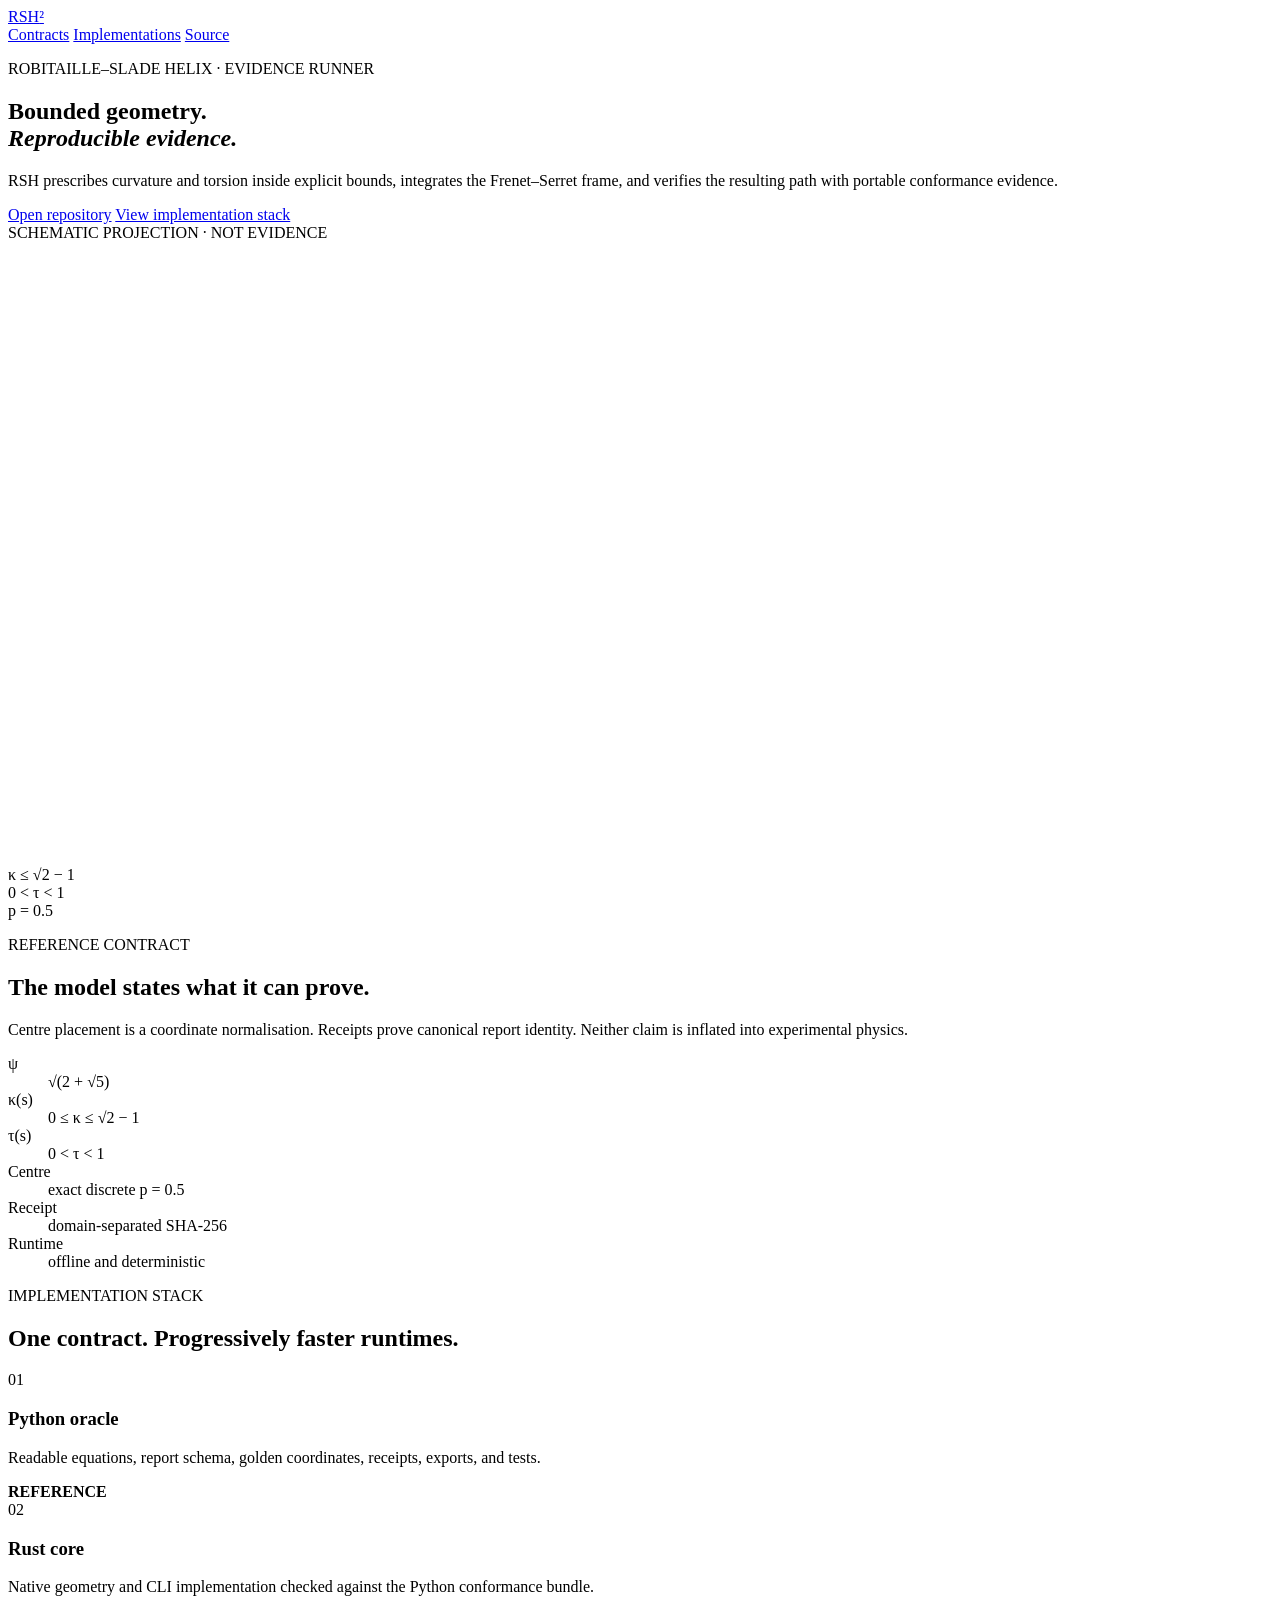
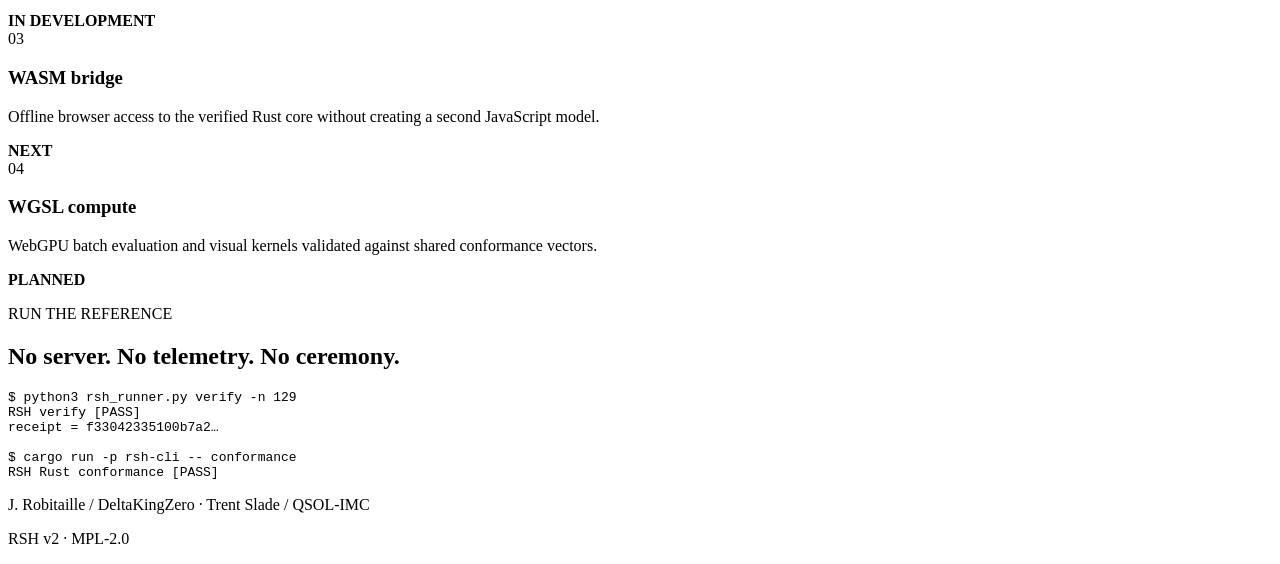
==== web/index.html @ 7a10ec3b "Add RSH project landing page" ====
<!doctype html>
<html lang="en">
<head>
  <meta charset="utf-8">
  <meta name="viewport" content="width=device-width,initial-scale=1">
  <meta name="description" content="RSH — bounded Frenet–Serret geometry with deterministic Python and Rust evidence runners.">
  <title>RSH — Robitaille–Slade Helix</title>
  <link rel="stylesheet" href="style.css">
</head>
<body>
  <header class="hero">
    <nav>
      <a class="brand" href="./" aria-label="RSH home">RSH<span>²</span></a>
      <div class="nav-links">
        <a href="#contracts">Contracts</a>
        <a href="#implementations">Implementations</a>
        <a href="https://github.com/QSOLKCB/RSH">Source</a>
      </div>
    </nav>

    <div class="hero-grid">
      <section class="intro">
        <p class="eyebrow">ROBITAILLE–SLADE HELIX · EVIDENCE RUNNER</p>
        <h1>Bounded geometry.<br><em>Reproducible evidence.</em></h1>
        <p class="lede">RSH prescribes curvature and torsion inside explicit bounds, integrates the Frenet–Serret frame, and verifies the resulting path with portable conformance evidence.</p>
        <div class="actions">
          <a class="primary" href="https://github.com/QSOLKCB/RSH">Open repository</a>
          <a class="secondary" href="#implementations">View implementation stack</a>
        </div>
      </section>

      <section class="visual" aria-label="Schematic bounded helix projection">
        <div class="scope-note">SCHEMATIC PROJECTION · NOT EVIDENCE</div>
        <canvas id="helix" width="760" height="620"></canvas>
        <div class="axis x">κ ≤ √2 − 1</div>
        <div class="axis y">0 &lt; τ &lt; 1</div>
        <div class="centre-mark">p = 0.5</div>
      </section>
    </div>
  </header>

  <main>
    <section id="contracts" class="panel contracts">
      <div>
        <p class="eyebrow">REFERENCE CONTRACT</p>
        <h2>The model states what it can prove.</h2>
        <p>Centre placement is a coordinate normalisation. Receipts prove canonical report identity. Neither claim is inflated into experimental physics.</p>
      </div>
      <dl>
        <div><dt>ψ</dt><dd>√(2 + √5)</dd></div>
        <div><dt>κ(s)</dt><dd>0 ≤ κ ≤ √2 − 1</dd></div>
        <div><dt>τ(s)</dt><dd>0 &lt; τ &lt; 1</dd></div>
        <div><dt>Centre</dt><dd>exact discrete p = 0.5</dd></div>
        <div><dt>Receipt</dt><dd>domain-separated SHA-256</dd></div>
        <div><dt>Runtime</dt><dd>offline and deterministic</dd></div>
      </dl>
    </section>

    <section id="implementations" class="implementations">
      <p class="eyebrow">IMPLEMENTATION STACK</p>
      <h2>One contract. Progressively faster runtimes.</h2>
      <div class="cards">
        <article class="card active">
          <span class="number">01</span>
          <h3>Python oracle</h3>
          <p>Readable equations, report schema, golden coordinates, receipts, exports, and tests.</p>
          <strong>REFERENCE</strong>
        </article>
        <article class="card active">
          <span class="number">02</span>
          <h3>Rust core</h3>
          <p>Native geometry and CLI implementation checked against the Python conformance bundle.</p>
          <strong>IN DEVELOPMENT</strong>
        </article>
        <article class="card">
          <span class="number">03</span>
          <h3>WASM bridge</h3>
          <p>Offline browser access to the verified Rust core without creating a second JavaScript model.</p>
          <strong>NEXT</strong>
        </article>
        <article class="card">
          <span class="number">04</span>
          <h3>WGSL compute</h3>
          <p>WebGPU batch evaluation and visual kernels validated against shared conformance vectors.</p>
          <strong>PLANNED</strong>
        </article>
      </div>
    </section>

    <section class="terminal panel">
      <div>
        <p class="eyebrow">RUN THE REFERENCE</p>
        <h2>No server. No telemetry. No ceremony.</h2>
      </div>
      <pre><code><span>$</span> python3 rsh_runner.py verify -n 129
RSH verify [PASS]
receipt = f33042335100b7a2…

<span>$</span> cargo run -p rsh-cli -- conformance
RSH Rust conformance [PASS]</code></pre>
    </section>
  </main>

  <footer>
    <p>J. Robitaille / DeltaKingZero · Trent Slade / QSOL-IMC</p>
    <p>RSH v2 · MPL-2.0</p>
  </footer>

  <script src="app.js"></script>
</body>
</html>
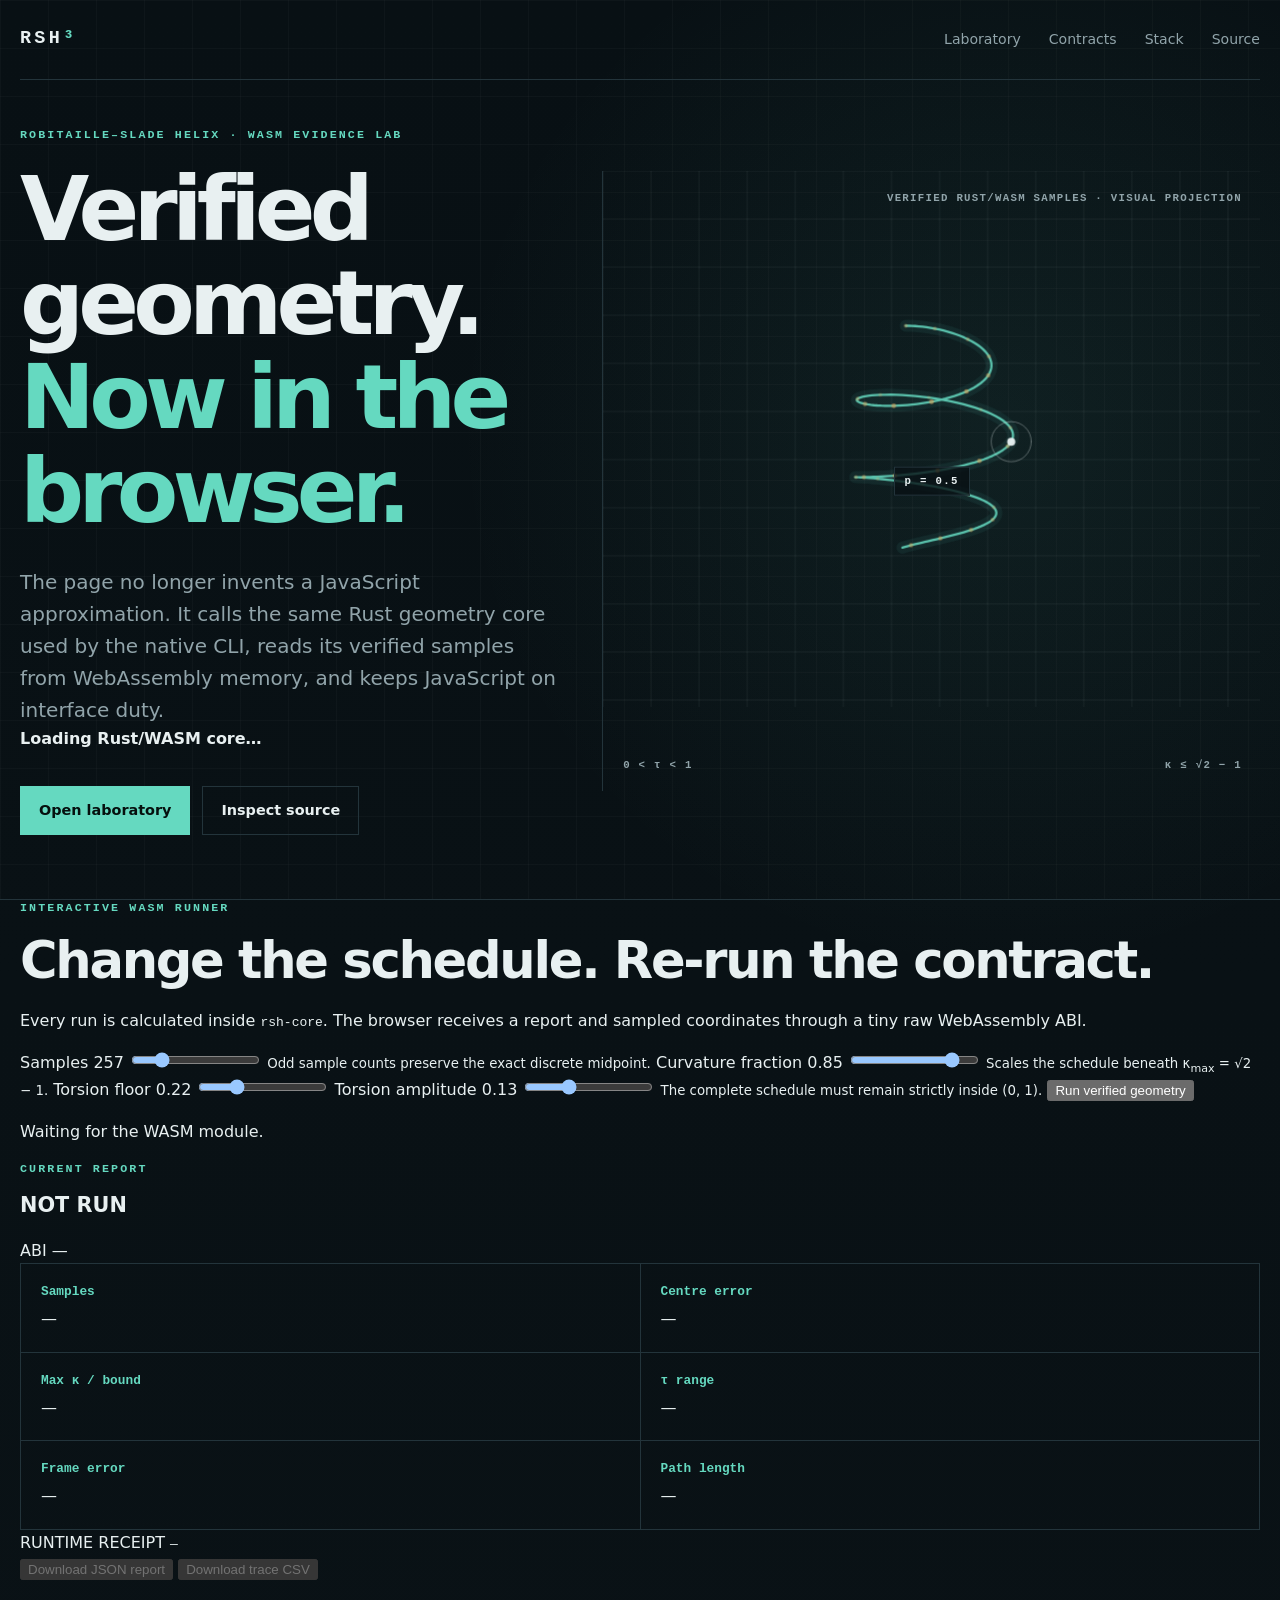
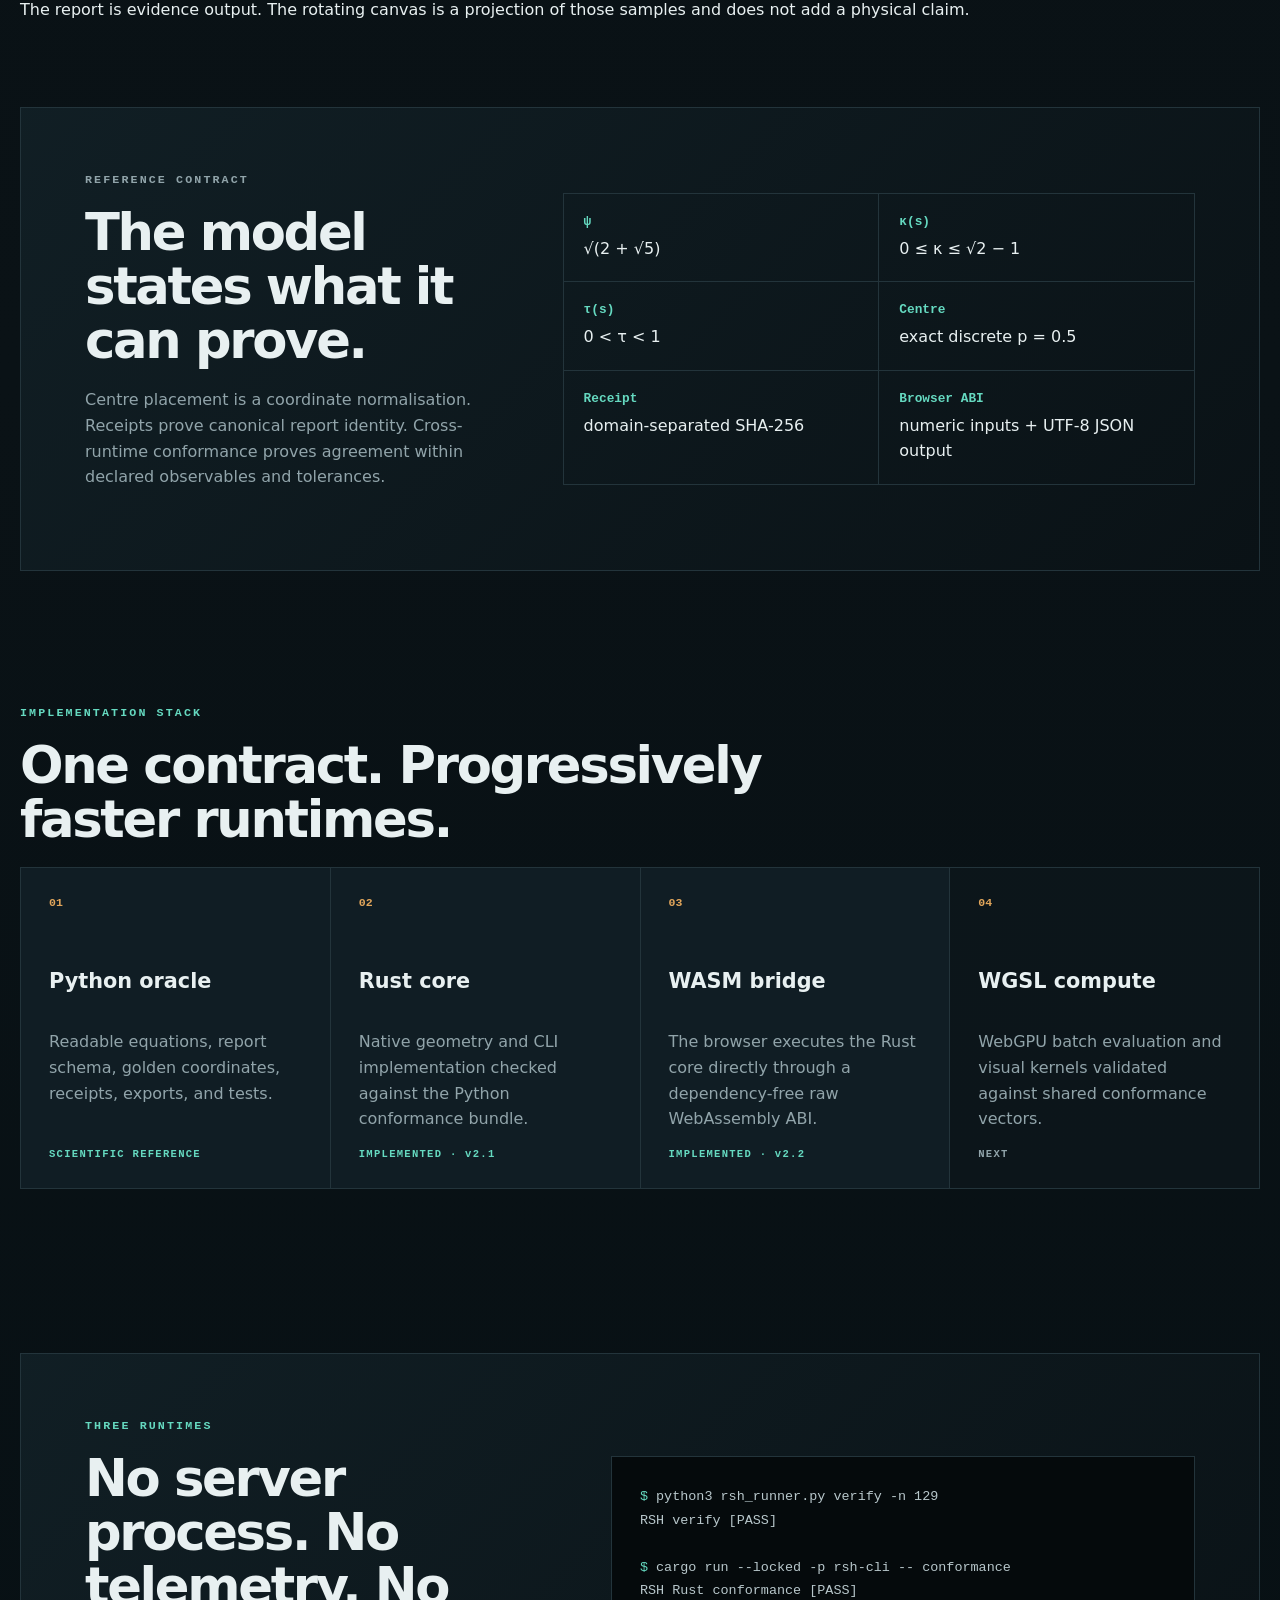
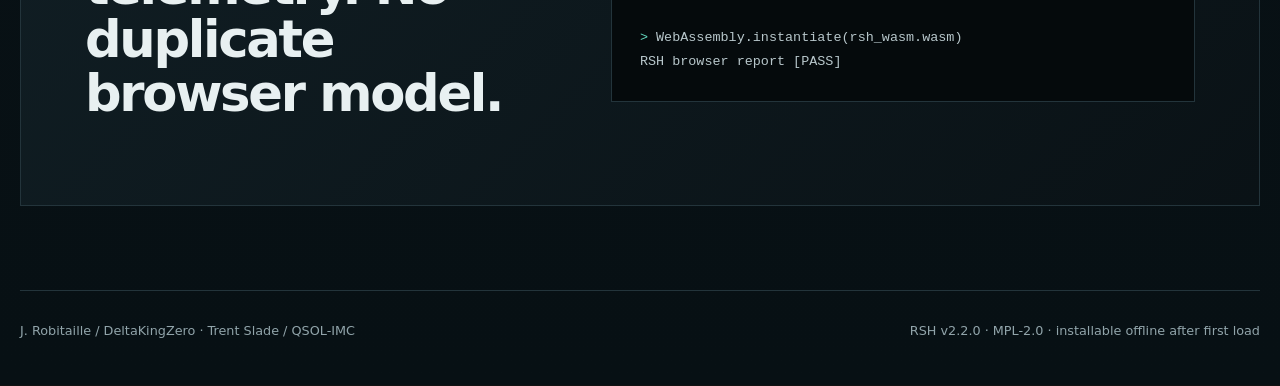
==== commit 13c558d8: "Turn Pages into a verified WASM browser laboratory" ====
--- a/web/index.html
+++ b/web/index.html
@@ -3,34 +3,40 @@
 <head>
   <meta charset="utf-8">
   <meta name="viewport" content="width=device-width,initial-scale=1">
-  <meta name="description" content="RSH — bounded Frenet–Serret geometry with deterministic Python and Rust evidence runners.">
+  <meta name="description" content="RSH — verified bounded Frenet–Serret geometry running in Python, native Rust, and WebAssembly.">
+  <meta name="theme-color" content="#081014">
   <title>RSH — Robitaille–Slade Helix</title>
   <link rel="stylesheet" href="style.css">
 </head>
 <body>
   <header class="hero">
     <nav>
-      <a class="brand" href="./" aria-label="RSH home">RSH<span>²</span></a>
+      <a class="brand" href="./" aria-label="RSH home">RSH<span>³</span></a>
       <div class="nav-links">
+        <a href="#laboratory">Laboratory</a>
         <a href="#contracts">Contracts</a>
-        <a href="#implementations">Implementations</a>
+        <a href="#implementations">Stack</a>
         <a href="https://github.com/QSOLKCB/RSH">Source</a>
       </div>
     </nav>
 
     <div class="hero-grid">
       <section class="intro">
-        <p class="eyebrow">ROBITAILLE–SLADE HELIX · EVIDENCE RUNNER</p>
-        <h1>Bounded geometry.<br><em>Reproducible evidence.</em></h1>
-        <p class="lede">RSH prescribes curvature and torsion inside explicit bounds, integrates the Frenet–Serret frame, and verifies the resulting path with portable conformance evidence.</p>
+        <p class="eyebrow">ROBITAILLE–SLADE HELIX · WASM EVIDENCE LAB</p>
+        <h1>Verified geometry.<br><em>Now in the browser.</em></h1>
+        <p class="lede">The page no longer invents a JavaScript approximation. It calls the same Rust geometry core used by the native CLI, reads its verified samples from WebAssembly memory, and keeps JavaScript on interface duty.</p>
+        <div class="runtime-line" aria-live="polite">
+          <span id="runtime-light" class="runtime-light loading"></span>
+          <strong id="runtime-status">Loading Rust/WASM core…</strong>
+        </div>
         <div class="actions">
-          <a class="primary" href="https://github.com/QSOLKCB/RSH">Open repository</a>
-          <a class="secondary" href="#implementations">View implementation stack</a>
+          <a class="primary" href="#laboratory">Open laboratory</a>
+          <a class="secondary" href="https://github.com/QSOLKCB/RSH">Inspect source</a>
         </div>
       </section>
 
-      <section class="visual" aria-label="Schematic bounded helix projection">
-        <div class="scope-note">SCHEMATIC PROJECTION · NOT EVIDENCE</div>
+      <section class="visual" aria-label="Visual projection of verified RSH samples">
+        <div class="scope-note">VERIFIED RUST/WASM SAMPLES · VISUAL PROJECTION</div>
         <canvas id="helix" width="760" height="620"></canvas>
         <div class="axis x">κ ≤ √2 − 1</div>
         <div class="axis y">0 &lt; τ &lt; 1</div>
@@ -40,11 +46,81 @@
   </header>
 
   <main>
+    <section id="laboratory" class="laboratory">
+      <div class="section-heading">
+        <div>
+          <p class="eyebrow">INTERACTIVE WASM RUNNER</p>
+          <h2>Change the schedule. Re-run the contract.</h2>
+        </div>
+        <p>Every run is calculated inside <code>rsh-core</code>. The browser receives a report and sampled coordinates through a tiny raw WebAssembly ABI.</p>
+      </div>
+
+      <div class="lab-grid">
+        <form id="controls" class="control-panel">
+          <label>
+            <span>Samples <output id="samples-value">257</output></span>
+            <input id="samples" name="samples" type="range" min="65" max="1025" step="64" value="257">
+            <small>Odd sample counts preserve the exact discrete midpoint.</small>
+          </label>
+
+          <label>
+            <span>Curvature fraction <output id="kappa-value">0.85</output></span>
+            <input id="kappa-fraction" name="kappa-fraction" type="range" min="0.10" max="1.00" step="0.01" value="0.85">
+            <small>Scales the schedule beneath κ<sub>max</sub> = √2 − 1.</small>
+          </label>
+
+          <label>
+            <span>Torsion floor <output id="tau-floor-value">0.22</output></span>
+            <input id="tau-floor" name="tau-floor" type="range" min="0.01" max="0.80" step="0.01" value="0.22">
+          </label>
+
+          <label>
+            <span>Torsion amplitude <output id="tau-amplitude-value">0.13</output></span>
+            <input id="tau-amplitude" name="tau-amplitude" type="range" min="0.00" max="0.40" step="0.01" value="0.13">
+            <small>The complete schedule must remain strictly inside (0, 1).</small>
+          </label>
+
+          <button id="run-button" type="submit">Run verified geometry</button>
+          <p id="run-message" class="run-message" role="status">Waiting for the WASM module.</p>
+        </form>
+
+        <section class="evidence-panel" aria-label="Verification evidence">
+          <div class="evidence-header">
+            <div>
+              <p class="eyebrow">CURRENT REPORT</p>
+              <h3 id="report-status">NOT RUN</h3>
+            </div>
+            <span id="abi-badge" class="badge">ABI —</span>
+          </div>
+
+          <dl class="metrics">
+            <div><dt>Samples</dt><dd id="metric-samples">—</dd></div>
+            <div><dt>Centre error</dt><dd id="metric-centre">—</dd></div>
+            <div><dt>Max κ / bound</dt><dd id="metric-kappa">—</dd></div>
+            <div><dt>τ range</dt><dd id="metric-tau">—</dd></div>
+            <div><dt>Frame error</dt><dd id="metric-frame">—</dd></div>
+            <div><dt>Path length</dt><dd id="metric-path">—</dd></div>
+          </dl>
+
+          <div class="receipt-block">
+            <span>RUNTIME RECEIPT</span>
+            <code id="metric-receipt">—</code>
+          </div>
+
+          <div class="export-actions">
+            <button id="download-report" type="button" disabled>Download JSON report</button>
+            <button id="download-trace" type="button" disabled>Download trace CSV</button>
+          </div>
+          <p class="boundary-note">The report is evidence output. The rotating canvas is a projection of those samples and does not add a physical claim.</p>
+        </section>
+      </div>
+    </section>
+
     <section id="contracts" class="panel contracts">
       <div>
         <p class="eyebrow">REFERENCE CONTRACT</p>
         <h2>The model states what it can prove.</h2>
-        <p>Centre placement is a coordinate normalisation. Receipts prove canonical report identity. Neither claim is inflated into experimental physics.</p>
+        <p>Centre placement is a coordinate normalisation. Receipts prove canonical report identity. Cross-runtime conformance proves agreement within declared observables and tolerances.</p>
       </div>
       <dl>
         <div><dt>ψ</dt><dd>√(2 + √5)</dd></div>
@@ -52,7 +128,7 @@
         <div><dt>τ(s)</dt><dd>0 &lt; τ &lt; 1</dd></div>
         <div><dt>Centre</dt><dd>exact discrete p = 0.5</dd></div>
         <div><dt>Receipt</dt><dd>domain-separated SHA-256</dd></div>
-        <div><dt>Runtime</dt><dd>offline and deterministic</dd></div>
+        <div><dt>Browser ABI</dt><dd>numeric inputs + UTF-8 JSON output</dd></div>
       </dl>
     </section>
 
@@ -64,48 +140,51 @@
           <span class="number">01</span>
           <h3>Python oracle</h3>
           <p>Readable equations, report schema, golden coordinates, receipts, exports, and tests.</p>
-          <strong>REFERENCE</strong>
+          <strong>SCIENTIFIC REFERENCE</strong>
         </article>
         <article class="card active">
           <span class="number">02</span>
           <h3>Rust core</h3>
           <p>Native geometry and CLI implementation checked against the Python conformance bundle.</p>
-          <strong>IN DEVELOPMENT</strong>
+          <strong>IMPLEMENTED · v2.1</strong>
         </article>
-        <article class="card">
+        <article class="card active">
           <span class="number">03</span>
           <h3>WASM bridge</h3>
-          <p>Offline browser access to the verified Rust core without creating a second JavaScript model.</p>
-          <strong>NEXT</strong>
+          <p>The browser executes the Rust core directly through a dependency-free raw WebAssembly ABI.</p>
+          <strong>IMPLEMENTED · v2.2</strong>
         </article>
         <article class="card">
           <span class="number">04</span>
           <h3>WGSL compute</h3>
           <p>WebGPU batch evaluation and visual kernels validated against shared conformance vectors.</p>
-          <strong>PLANNED</strong>
+          <strong>NEXT</strong>
         </article>
       </div>
     </section>
 
     <section class="terminal panel">
       <div>
-        <p class="eyebrow">RUN THE REFERENCE</p>
-        <h2>No server. No telemetry. No ceremony.</h2>
+        <p class="eyebrow">THREE RUNTIMES</p>
+        <h2>No server process. No telemetry. No duplicate browser model.</h2>
       </div>
       <pre><code><span>$</span> python3 rsh_runner.py verify -n 129
 RSH verify [PASS]
-receipt = f33042335100b7a2…
 
-<span>$</span> cargo run -p rsh-cli -- conformance
-RSH Rust conformance [PASS]</code></pre>
+<span>$</span> cargo run --locked -p rsh-cli -- conformance
+RSH Rust conformance [PASS]
+
+<span>&gt;</span> WebAssembly.instantiate(rsh_wasm.wasm)
+RSH browser report [PASS]</code></pre>
     </section>
   </main>
 
   <footer>
     <p>J. Robitaille / DeltaKingZero · Trent Slade / QSOL-IMC</p>
-    <p>RSH v2 · MPL-2.0</p>
+    <p>RSH v2.2.0 · MPL-2.0 · installable offline after first load</p>
   </footer>
 
-  <script src="app.js"></script>
+  <noscript><p class="noscript">The RSH browser laboratory requires JavaScript to load the verified WebAssembly core.</p></noscript>
+  <script type="module" src="app.js"></script>
 </body>
 </html>
--- a/web/style.css
+++ b/web/style.css
@@ -0,0 +1,217 @@
+:root {
+  color-scheme: dark;
+  --bg: #081014;
+  --panel: #0e181d;
+  --panel-2: #111f25;
+  --line: #23343b;
+  --text: #e8f0f1;
+  --muted: #91a4aa;
+  --accent: #65d9c0;
+  --warm: #e2a65b;
+  --max: 1240px;
+}
+
+* { box-sizing: border-box; }
+html { scroll-behavior: smooth; }
+body {
+  margin: 0;
+  min-width: 320px;
+  background:
+    radial-gradient(circle at 78% 12%, rgba(101, 217, 192, .08), transparent 34rem),
+    linear-gradient(180deg, #081014, #0a1216 55%, #071014);
+  color: var(--text);
+  font-family: Inter, ui-sans-serif, system-ui, -apple-system, BlinkMacSystemFont, "Segoe UI", sans-serif;
+  line-height: 1.6;
+}
+
+a { color: inherit; }
+
+.hero {
+  min-height: 100vh;
+  border-bottom: 1px solid var(--line);
+  background-image:
+    linear-gradient(rgba(255,255,255,.022) 1px, transparent 1px),
+    linear-gradient(90deg, rgba(255,255,255,.022) 1px, transparent 1px);
+  background-size: 48px 48px;
+}
+
+nav {
+  width: min(calc(100% - 40px), var(--max));
+  margin: auto;
+  padding: 28px 0;
+  display: flex;
+  align-items: center;
+  justify-content: space-between;
+  border-bottom: 1px solid var(--line);
+}
+
+.brand {
+  text-decoration: none;
+  font: 800 1.15rem/1 ui-monospace, SFMono-Regular, Menlo, monospace;
+  letter-spacing: .18em;
+}
+.brand span { color: var(--accent); }
+.nav-links { display: flex; gap: 28px; }
+.nav-links a {
+  color: var(--muted);
+  text-decoration: none;
+  font-size: .88rem;
+}
+.nav-links a:hover { color: var(--text); }
+
+.hero-grid {
+  width: min(calc(100% - 40px), var(--max));
+  margin: auto;
+  min-height: calc(100vh - 97px);
+  display: grid;
+  grid-template-columns: minmax(0, .9fr) minmax(480px, 1.1fr);
+  gap: 44px;
+  align-items: center;
+}
+
+.eyebrow {
+  margin: 0 0 18px;
+  color: var(--accent);
+  font: 700 .73rem/1.4 ui-monospace, SFMono-Regular, Menlo, monospace;
+  letter-spacing: .18em;
+}
+
+h1, h2, h3 { margin-top: 0; line-height: 1.05; }
+h1 {
+  margin-bottom: 28px;
+  max-width: 780px;
+  font-size: clamp(3.25rem, 7vw, 6.8rem);
+  letter-spacing: -.065em;
+}
+h1 em { color: var(--accent); font-style: normal; }
+h2 {
+  margin-bottom: 20px;
+  font-size: clamp(2.1rem, 4vw, 4rem);
+  letter-spacing: -.045em;
+}
+h3 { font-size: 1.3rem; }
+
+.lede {
+  max-width: 650px;
+  margin: 0;
+  color: var(--muted);
+  font-size: clamp(1rem, 1.6vw, 1.25rem);
+}
+.actions { display: flex; flex-wrap: wrap; gap: 12px; margin-top: 34px; }
+.actions a {
+  padding: 12px 18px;
+  border: 1px solid var(--line);
+  text-decoration: none;
+  font-weight: 700;
+  font-size: .9rem;
+}
+.actions .primary { background: var(--accent); color: #06100e; border-color: var(--accent); }
+.actions .secondary:hover { border-color: var(--accent); }
+
+.visual {
+  position: relative;
+  min-height: 620px;
+  overflow: hidden;
+  border-left: 1px solid var(--line);
+}
+canvas { width: 100%; height: 100%; display: block; }
+.scope-note, .axis, .centre-mark {
+  position: absolute;
+  z-index: 2;
+  font: 700 .67rem/1 ui-monospace, SFMono-Regular, Menlo, monospace;
+  letter-spacing: .12em;
+  color: var(--muted);
+}
+.scope-note { top: 22px; right: 18px; }
+.axis.x { right: 18px; bottom: 20px; }
+.axis.y { left: 20px; bottom: 20px; }
+.centre-mark {
+  left: 50%; top: 50%; transform: translate(-50%, -50%);
+  padding: 8px 10px;
+  color: var(--text);
+  background: rgba(8,16,20,.78);
+  border: 1px solid var(--line);
+}
+
+main, footer { width: min(calc(100% - 40px), var(--max)); margin: auto; }
+.panel {
+  margin: 84px 0;
+  padding: clamp(28px, 5vw, 64px);
+  background: linear-gradient(135deg, rgba(17,31,37,.96), rgba(10,18,22,.96));
+  border: 1px solid var(--line);
+}
+.contracts {
+  display: grid;
+  grid-template-columns: .8fr 1.2fr;
+  gap: 56px;
+  align-items: center;
+}
+.contracts p { color: var(--muted); }
+dl {
+  margin: 0;
+  display: grid;
+  grid-template-columns: repeat(2, minmax(0, 1fr));
+  border-top: 1px solid var(--line);
+  border-left: 1px solid var(--line);
+}
+dl div { padding: 20px; border-right: 1px solid var(--line); border-bottom: 1px solid var(--line); }
+dt { color: var(--accent); font: 700 .8rem ui-monospace, monospace; }
+dd { margin: 7px 0 0; color: var(--text); }
+
+.implementations { padding: 50px 0 80px; }
+.implementations > h2 { max-width: 800px; }
+.cards { display: grid; grid-template-columns: repeat(4, 1fr); border-top: 1px solid var(--line); border-left: 1px solid var(--line); }
+.card {
+  min-height: 310px;
+  padding: 28px;
+  display: flex;
+  flex-direction: column;
+  border-right: 1px solid var(--line);
+  border-bottom: 1px solid var(--line);
+  background: rgba(14,24,29,.68);
+}
+.card.active { background: rgba(17,31,37,.92); }
+.card .number { margin-bottom: 62px; color: var(--warm); font: 700 .72rem ui-monospace, monospace; }
+.card p { color: var(--muted); }
+.card strong { margin-top: auto; color: var(--accent); font: 700 .66rem ui-monospace, monospace; letter-spacing: .12em; }
+.card:not(.active) strong { color: var(--muted); }
+
+.terminal { display: grid; grid-template-columns: .9fr 1.1fr; gap: 48px; align-items: center; }
+pre {
+  margin: 0;
+  overflow-x: auto;
+  padding: 28px;
+  background: #050a0c;
+  border: 1px solid var(--line);
+  color: #b8c7cb;
+  font: .84rem/1.75 ui-monospace, SFMono-Regular, Menlo, monospace;
+}
+pre span { color: var(--accent); }
+
+footer {
+  padding: 30px 0 44px;
+  display: flex;
+  justify-content: space-between;
+  gap: 20px;
+  color: var(--muted);
+  border-top: 1px solid var(--line);
+  font-size: .8rem;
+}
+footer p { margin: 0; }
+
+@media (max-width: 900px) {
+  .hero-grid, .contracts, .terminal { grid-template-columns: 1fr; }
+  .hero-grid { padding: 80px 0 30px; }
+  .visual { min-height: 520px; border-left: 0; border-top: 1px solid var(--line); }
+  .cards { grid-template-columns: repeat(2, 1fr); }
+}
+
+@media (max-width: 580px) {
+  .nav-links { gap: 14px; }
+  .nav-links a:first-child { display: none; }
+  h1 { font-size: 3.3rem; }
+  .visual { min-height: 420px; }
+  .cards, dl { grid-template-columns: 1fr; }
+  .card { min-height: 250px; }
+  footer { flex-direction: column; }
+}
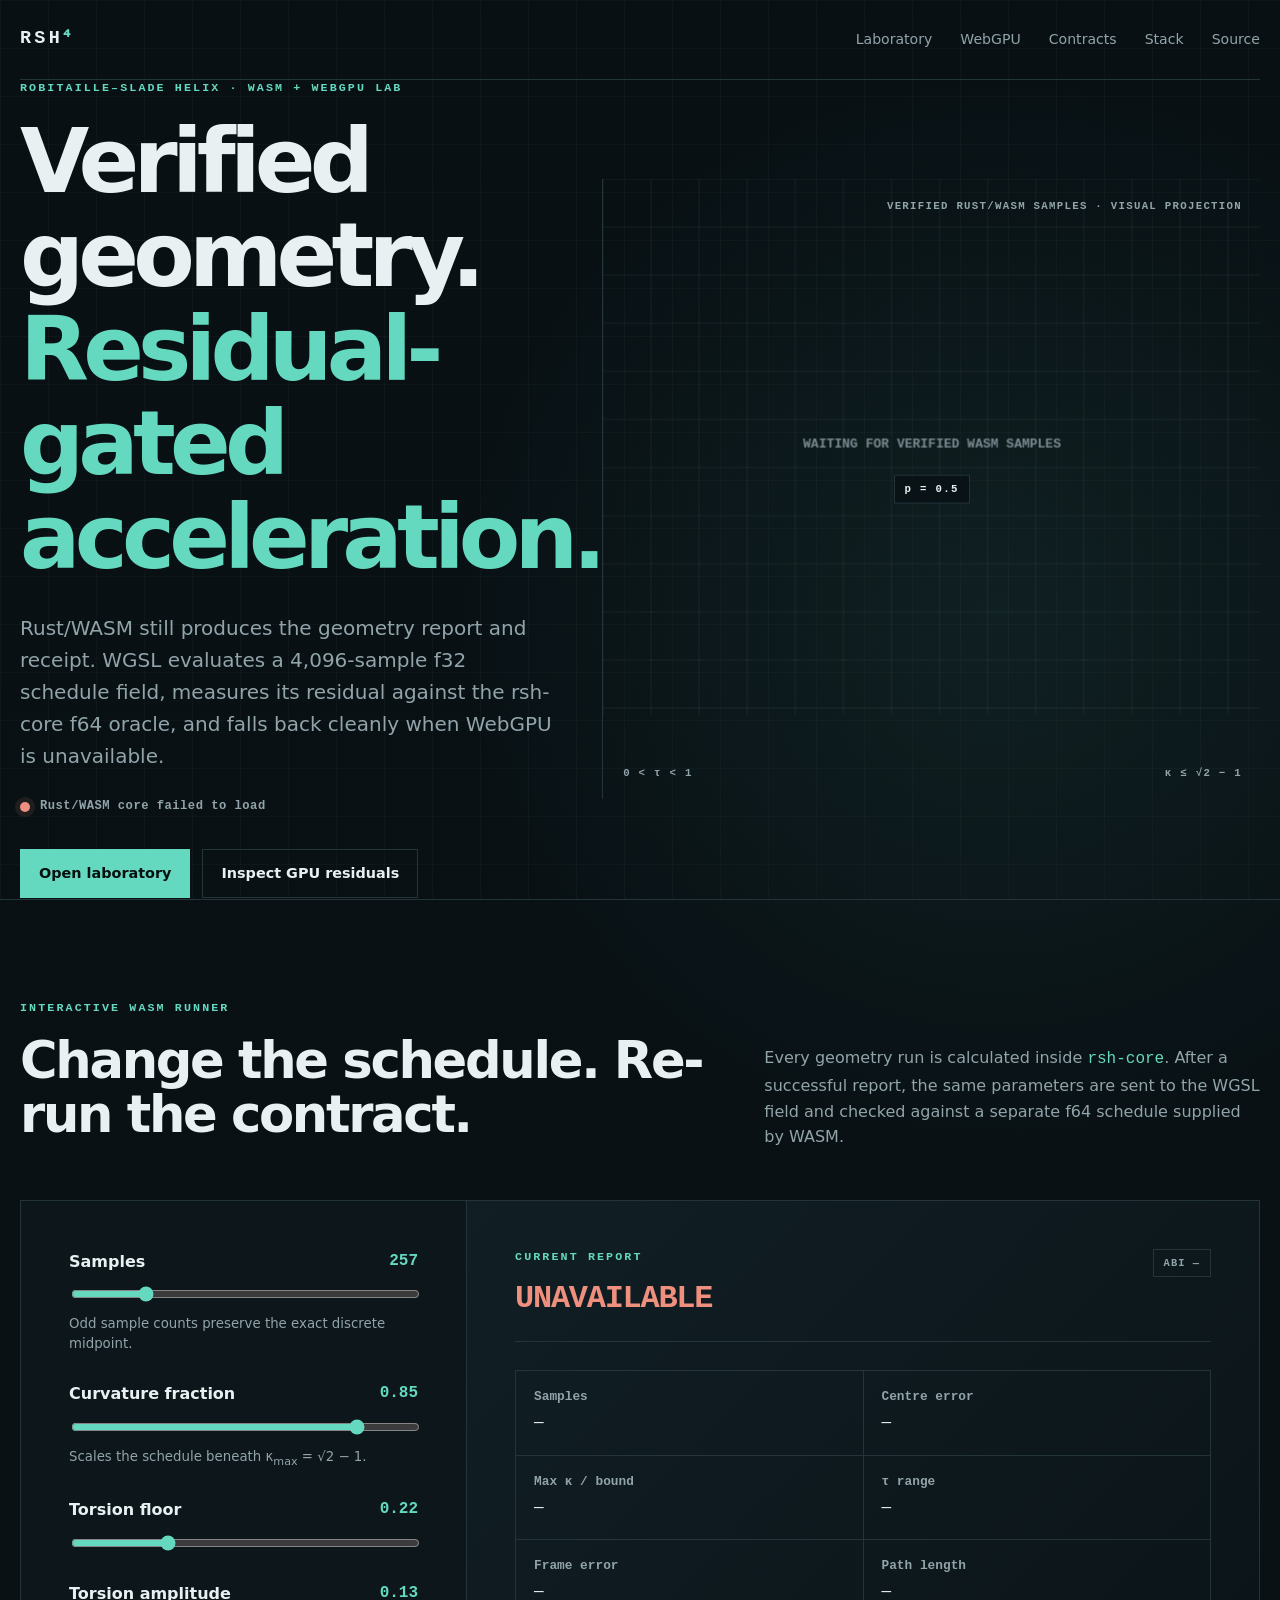
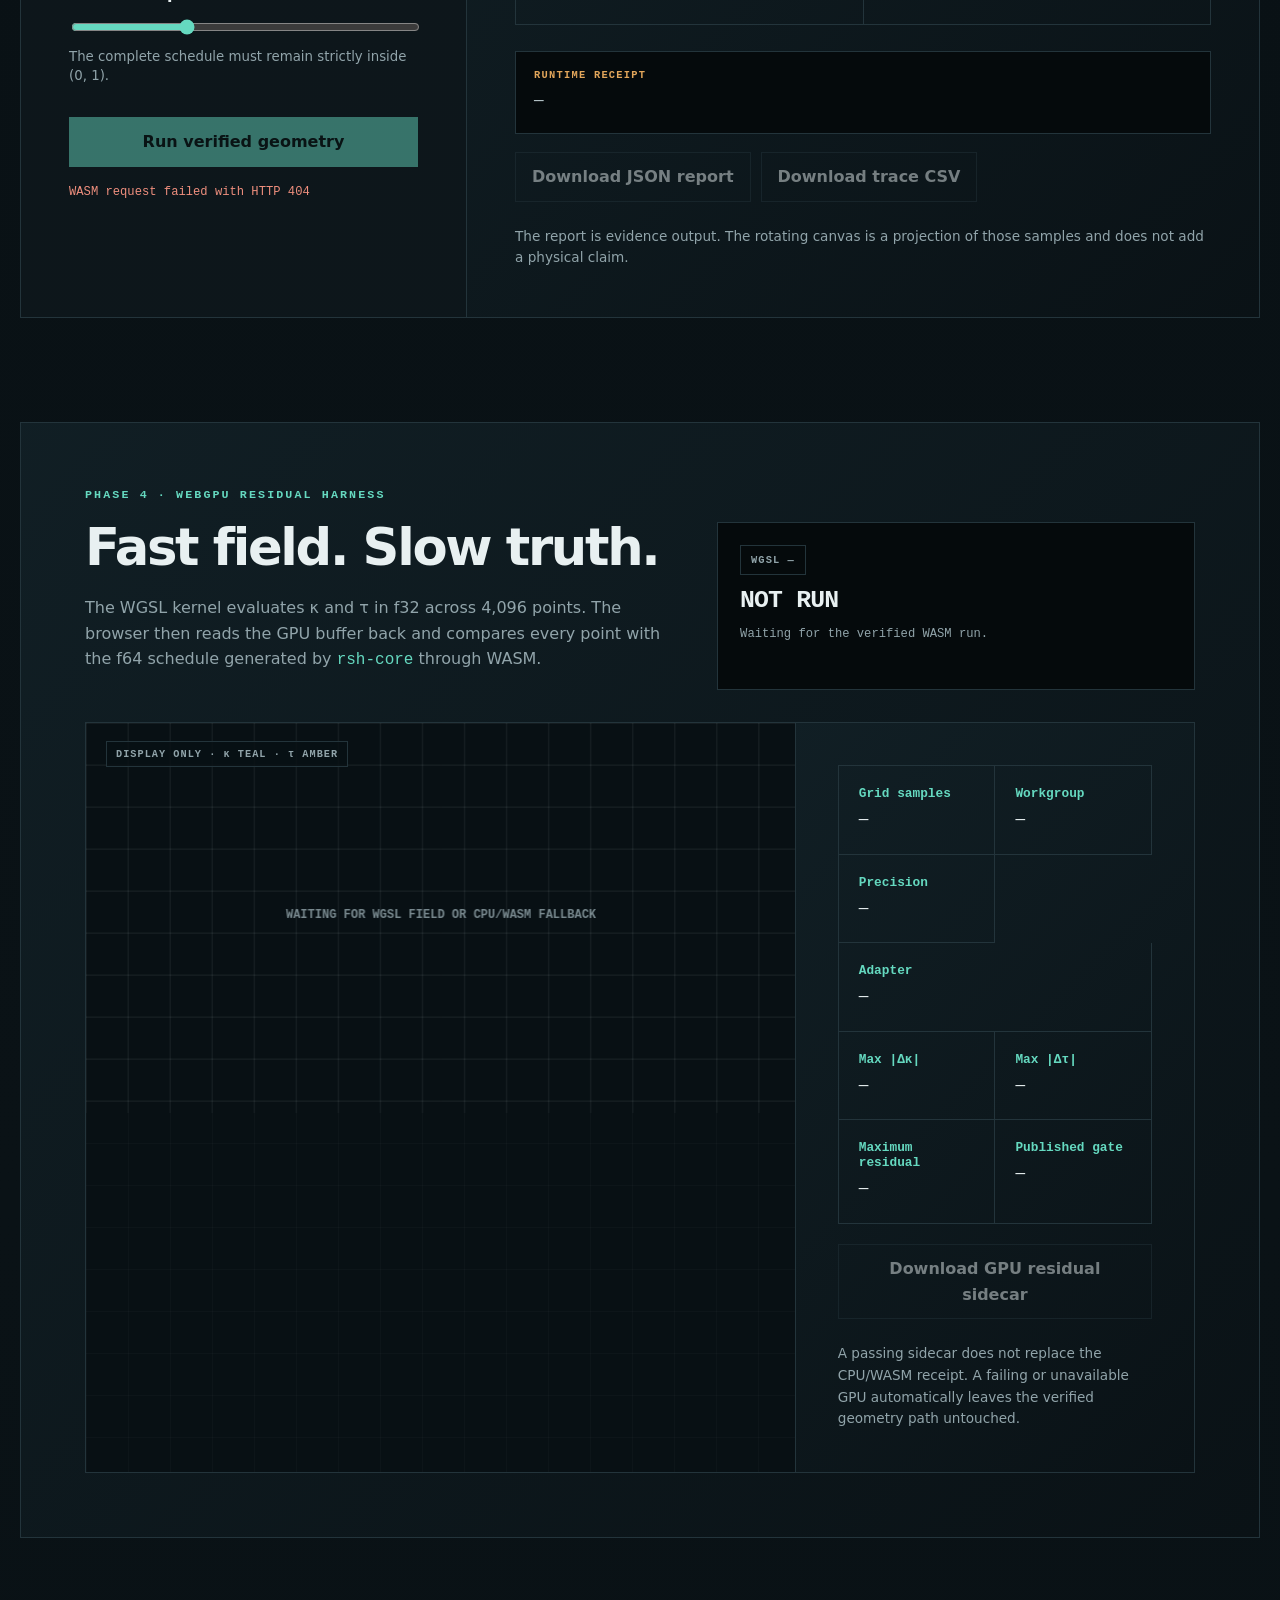
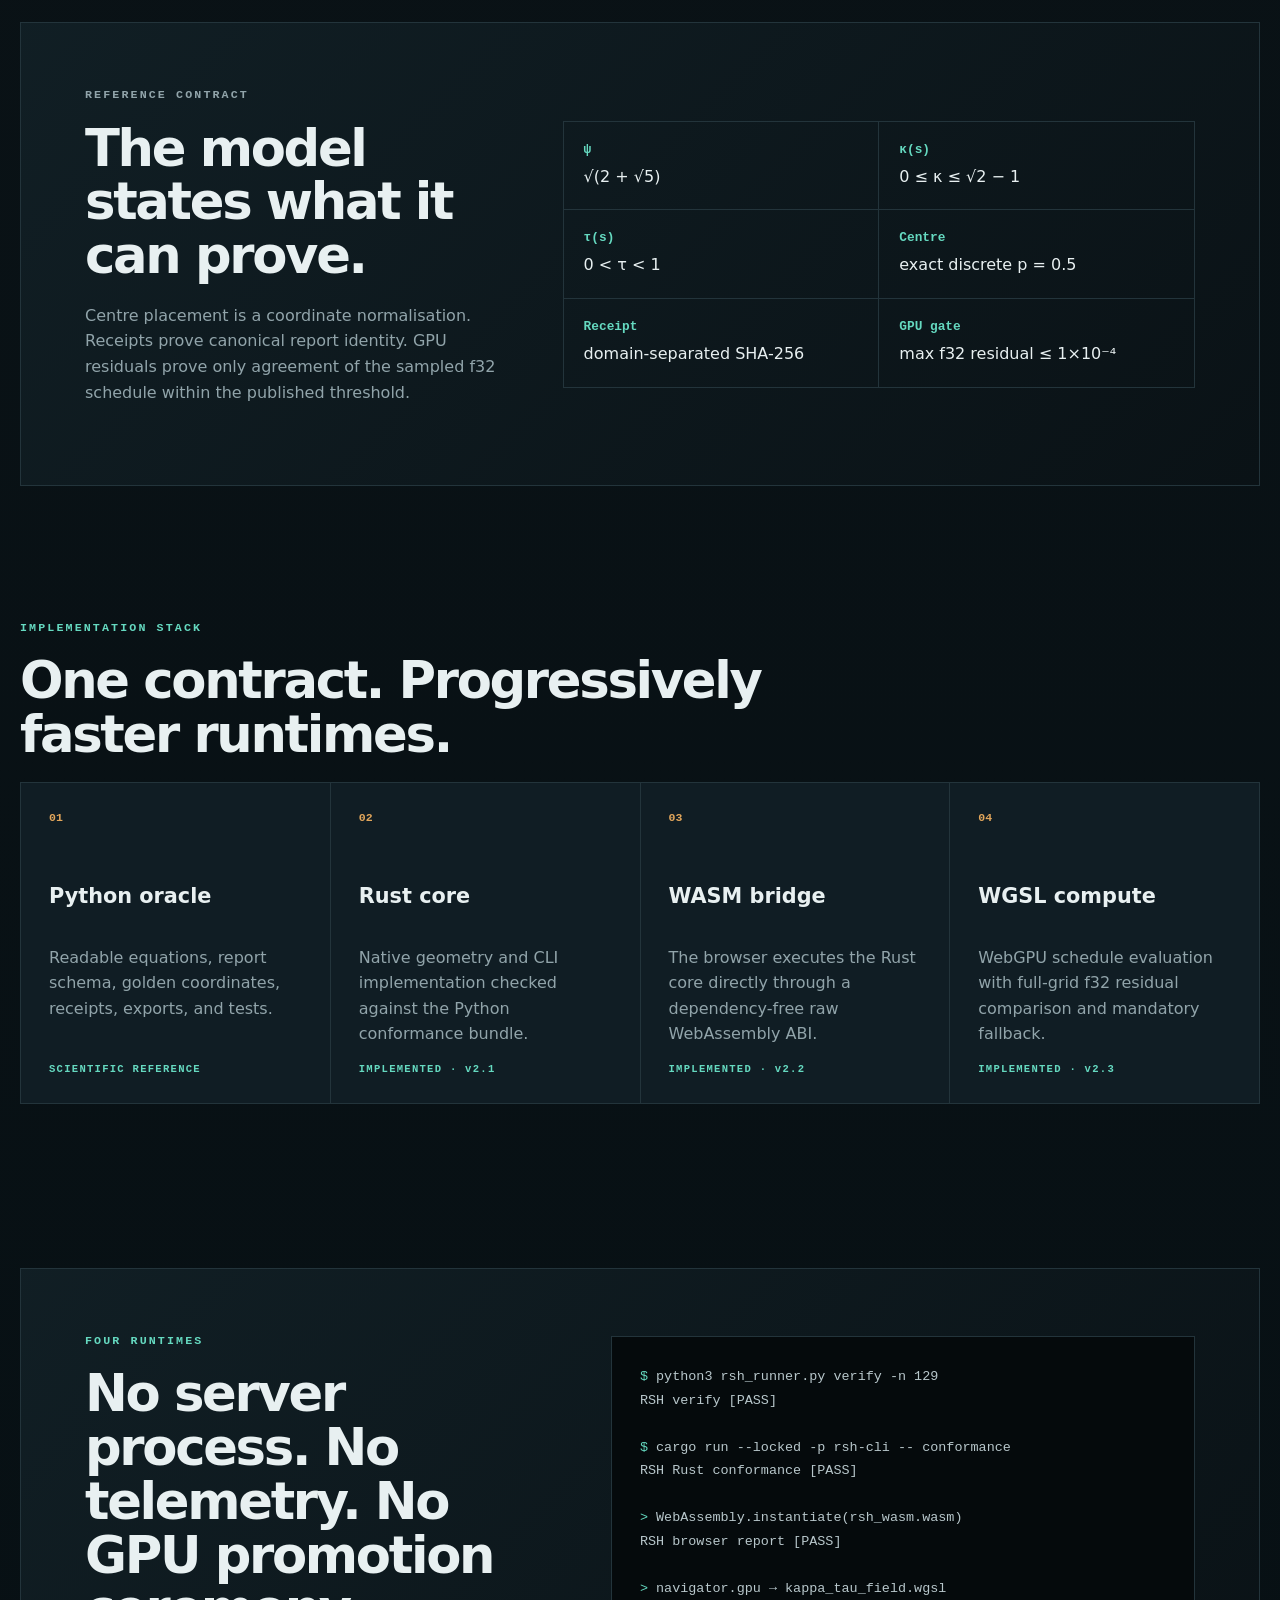
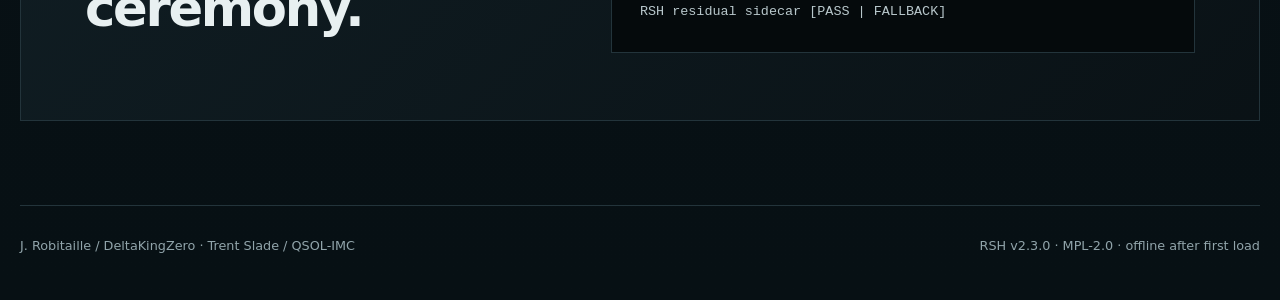
==== commit ff3c02b2: "Add Phase 4 WebGPU laboratory" ====
--- a/web/index.html
+++ b/web/index.html
@@ -3,17 +3,19 @@
 <head>
   <meta charset="utf-8">
   <meta name="viewport" content="width=device-width,initial-scale=1">
-  <meta name="description" content="RSH — verified bounded Frenet–Serret geometry running in Python, native Rust, and WebAssembly.">
+  <meta name="description" content="RSH — verified bounded Frenet–Serret geometry with Python, Rust, WebAssembly, and residual-gated WebGPU schedules.">
   <meta name="theme-color" content="#081014">
   <title>RSH — Robitaille–Slade Helix</title>
   <link rel="stylesheet" href="style.css">
+  <link rel="stylesheet" href="gpu.css">
 </head>
 <body>
   <header class="hero">
     <nav>
-      <a class="brand" href="./" aria-label="RSH home">RSH<span>³</span></a>
+      <a class="brand" href="./" aria-label="RSH home">RSH<span>⁴</span></a>
       <div class="nav-links">
         <a href="#laboratory">Laboratory</a>
+        <a href="#webgpu">WebGPU</a>
         <a href="#contracts">Contracts</a>
         <a href="#implementations">Stack</a>
         <a href="https://github.com/QSOLKCB/RSH">Source</a>
@@ -22,16 +24,16 @@
 
     <div class="hero-grid">
       <section class="intro">
-        <p class="eyebrow">ROBITAILLE–SLADE HELIX · WASM EVIDENCE LAB</p>
-        <h1>Verified geometry.<br><em>Now in the browser.</em></h1>
-        <p class="lede">The page no longer invents a JavaScript approximation. It calls the same Rust geometry core used by the native CLI, reads its verified samples from WebAssembly memory, and keeps JavaScript on interface duty.</p>
+        <p class="eyebrow">ROBITAILLE–SLADE HELIX · WASM + WEBGPU LAB</p>
+        <h1>Verified geometry.<br><em>Residual-gated acceleration.</em></h1>
+        <p class="lede">Rust/WASM still produces the geometry report and receipt. WGSL evaluates a 4,096-sample f32 schedule field, measures its residual against the rsh-core f64 oracle, and falls back cleanly when WebGPU is unavailable.</p>
         <div class="runtime-line" aria-live="polite">
           <span id="runtime-light" class="runtime-light loading"></span>
           <strong id="runtime-status">Loading Rust/WASM core…</strong>
         </div>
         <div class="actions">
           <a class="primary" href="#laboratory">Open laboratory</a>
-          <a class="secondary" href="https://github.com/QSOLKCB/RSH">Inspect source</a>
+          <a class="secondary" href="#webgpu">Inspect GPU residuals</a>
         </div>
       </section>
 
@@ -52,7 +54,7 @@
           <p class="eyebrow">INTERACTIVE WASM RUNNER</p>
           <h2>Change the schedule. Re-run the contract.</h2>
         </div>
-        <p>Every run is calculated inside <code>rsh-core</code>. The browser receives a report and sampled coordinates through a tiny raw WebAssembly ABI.</p>
+        <p>Every geometry run is calculated inside <code>rsh-core</code>. After a successful report, the same parameters are sent to the WGSL field and checked against a separate f64 schedule supplied by WASM.</p>
       </div>
 
       <div class="lab-grid">
@@ -116,11 +118,48 @@
       </div>
     </section>
 
+    <section id="webgpu" class="gpu-laboratory panel">
+      <div class="gpu-heading">
+        <div>
+          <p class="eyebrow">PHASE 4 · WEBGPU RESIDUAL HARNESS</p>
+          <h2>Fast field. Slow truth.</h2>
+          <p>The WGSL kernel evaluates κ and τ in f32 across 4,096 points. The browser then reads the GPU buffer back and compares every point with the f64 schedule generated by <code>rsh-core</code> through WASM.</p>
+        </div>
+        <div class="gpu-state" aria-live="polite">
+          <span id="gpu-badge" class="badge">WGSL —</span>
+          <h3 id="gpu-status">NOT RUN</h3>
+          <p id="gpu-message" class="gpu-message">Waiting for the verified WASM run.</p>
+        </div>
+      </div>
+
+      <div class="gpu-grid">
+        <section class="gpu-visual" data-verified="false" aria-label="Display-only WebGPU curvature and torsion field">
+          <div class="gpu-visual-label">DISPLAY ONLY · κ TEAL · τ AMBER</div>
+          <canvas id="gpu-field" width="920" height="390"></canvas>
+        </section>
+
+        <section class="gpu-report" aria-label="WebGPU residual metadata">
+          <dl class="gpu-metrics">
+            <div><dt>Grid samples</dt><dd id="gpu-grid">—</dd></div>
+            <div><dt>Workgroup</dt><dd id="gpu-workgroup">—</dd></div>
+            <div><dt>Precision</dt><dd id="gpu-precision">—</dd></div>
+            <div class="wide"><dt>Adapter</dt><dd id="gpu-adapter">—</dd></div>
+            <div><dt>Max |Δκ|</dt><dd id="gpu-kappa-residual">—</dd></div>
+            <div><dt>Max |Δτ|</dt><dd id="gpu-tau-residual">—</dd></div>
+            <div><dt>Maximum residual</dt><dd id="gpu-max-residual">—</dd></div>
+            <div><dt>Published gate</dt><dd id="gpu-gate">—</dd></div>
+          </dl>
+          <button id="download-gpu" class="gpu-download" type="button" disabled>Download GPU residual sidecar</button>
+          <p class="boundary-note">A passing sidecar does not replace the CPU/WASM receipt. A failing or unavailable GPU automatically leaves the verified geometry path untouched.</p>
+        </section>
+      </div>
+    </section>
+
     <section id="contracts" class="panel contracts">
       <div>
         <p class="eyebrow">REFERENCE CONTRACT</p>
         <h2>The model states what it can prove.</h2>
-        <p>Centre placement is a coordinate normalisation. Receipts prove canonical report identity. Cross-runtime conformance proves agreement within declared observables and tolerances.</p>
+        <p>Centre placement is a coordinate normalisation. Receipts prove canonical report identity. GPU residuals prove only agreement of the sampled f32 schedule within the published threshold.</p>
       </div>
       <dl>
         <div><dt>ψ</dt><dd>√(2 + √5)</dd></div>
@@ -128,7 +167,7 @@
         <div><dt>τ(s)</dt><dd>0 &lt; τ &lt; 1</dd></div>
         <div><dt>Centre</dt><dd>exact discrete p = 0.5</dd></div>
         <div><dt>Receipt</dt><dd>domain-separated SHA-256</dd></div>
-        <div><dt>Browser ABI</dt><dd>numeric inputs + UTF-8 JSON output</dd></div>
+        <div><dt>GPU gate</dt><dd>max f32 residual ≤ 1×10⁻⁴</dd></div>
       </dl>
     </section>
 
@@ -154,19 +193,19 @@
           <p>The browser executes the Rust core directly through a dependency-free raw WebAssembly ABI.</p>
           <strong>IMPLEMENTED · v2.2</strong>
         </article>
-        <article class="card">
+        <article class="card active">
           <span class="number">04</span>
           <h3>WGSL compute</h3>
-          <p>WebGPU batch evaluation and visual kernels validated against shared conformance vectors.</p>
-          <strong>NEXT</strong>
+          <p>WebGPU schedule evaluation with full-grid f32 residual comparison and mandatory fallback.</p>
+          <strong>IMPLEMENTED · v2.3</strong>
         </article>
       </div>
     </section>
 
     <section class="terminal panel">
       <div>
-        <p class="eyebrow">THREE RUNTIMES</p>
-        <h2>No server process. No telemetry. No duplicate browser model.</h2>
+        <p class="eyebrow">FOUR RUNTIMES</p>
+        <h2>No server process. No telemetry. No GPU promotion ceremony.</h2>
       </div>
       <pre><code><span>$</span> python3 rsh_runner.py verify -n 129
 RSH verify [PASS]
@@ -175,13 +214,16 @@
 RSH Rust conformance [PASS]
 
 <span>&gt;</span> WebAssembly.instantiate(rsh_wasm.wasm)
-RSH browser report [PASS]</code></pre>
+RSH browser report [PASS]
+
+<span>&gt;</span> navigator.gpu → kappa_tau_field.wgsl
+RSH residual sidecar [PASS | FALLBACK]</code></pre>
     </section>
   </main>
 
   <footer>
     <p>J. Robitaille / DeltaKingZero · Trent Slade / QSOL-IMC</p>
-    <p>RSH v2.2.0 · MPL-2.0 · installable offline after first load</p>
+    <p>RSH v2.3.0 · MPL-2.0 · offline after first load</p>
   </footer>
 
   <noscript><p class="noscript">The RSH browser laboratory requires JavaScript to load the verified WebAssembly core.</p></noscript>
--- a/web/style.css
+++ b/web/style.css
@@ -8,6 +8,7 @@
   --muted: #91a4aa;
   --accent: #65d9c0;
   --warm: #e2a65b;
+  --danger: #ef8f7e;
   --max: 1240px;
 }
 
@@ -25,6 +26,10 @@
 }
 
 a { color: inherit; }
+button, input { font: inherit; }
+button { cursor: pointer; }
+button:disabled { cursor: not-allowed; opacity: .48; }
+code { font-family: ui-monospace, SFMono-Regular, Menlo, monospace; }
 
 .hero {
   min-height: 100vh;
@@ -97,6 +102,28 @@
   color: var(--muted);
   font-size: clamp(1rem, 1.6vw, 1.25rem);
 }
+
+.runtime-line {
+  display: flex;
+  align-items: center;
+  gap: 10px;
+  margin-top: 26px;
+  color: var(--muted);
+  font: .76rem/1.4 ui-monospace, SFMono-Regular, Menlo, monospace;
+  letter-spacing: .04em;
+}
+.runtime-light {
+  width: 10px;
+  height: 10px;
+  border-radius: 50%;
+  background: var(--muted);
+  box-shadow: 0 0 0 5px rgba(145, 164, 170, .08);
+}
+.runtime-light.loading { animation: pulse 1.2s ease-in-out infinite; }
+.runtime-light.pass { background: var(--accent); box-shadow: 0 0 0 5px rgba(101, 217, 192, .10); }
+.runtime-light.fail { background: var(--danger); box-shadow: 0 0 0 5px rgba(239, 143, 126, .10); }
+@keyframes pulse { 50% { opacity: .35; } }
+
 .actions { display: flex; flex-wrap: wrap; gap: 12px; margin-top: 34px; }
 .actions a {
   padding: 12px 18px;
@@ -121,6 +148,7 @@
   font: 700 .67rem/1 ui-monospace, SFMono-Regular, Menlo, monospace;
   letter-spacing: .12em;
   color: var(--muted);
+  pointer-events: none;
 }
 .scope-note { top: 22px; right: 18px; }
 .axis.x { right: 18px; bottom: 20px; }
@@ -134,6 +162,125 @@
 }
 
 main, footer { width: min(calc(100% - 40px), var(--max)); margin: auto; }
+
+.laboratory { padding: 100px 0 20px; }
+.section-heading {
+  display: grid;
+  grid-template-columns: 1fr .72fr;
+  gap: 56px;
+  align-items: end;
+  margin-bottom: 38px;
+}
+.section-heading > p { margin: 0 0 12px; color: var(--muted); }
+.section-heading code { color: var(--accent); }
+.lab-grid {
+  display: grid;
+  grid-template-columns: minmax(280px, .72fr) minmax(0, 1.28fr);
+  border-top: 1px solid var(--line);
+  border-left: 1px solid var(--line);
+}
+.control-panel, .evidence-panel {
+  padding: clamp(26px, 4vw, 48px);
+  border-right: 1px solid var(--line);
+  border-bottom: 1px solid var(--line);
+  background: rgba(14,24,29,.80);
+}
+.control-panel {
+  display: flex;
+  flex-direction: column;
+  gap: 28px;
+}
+.control-panel label { display: grid; gap: 10px; }
+.control-panel label > span {
+  display: flex;
+  justify-content: space-between;
+  gap: 20px;
+  font-weight: 700;
+}
+.control-panel output {
+  color: var(--accent);
+  font-family: ui-monospace, SFMono-Regular, Menlo, monospace;
+}
+.control-panel small { color: var(--muted); line-height: 1.45; }
+input[type="range"] {
+  width: 100%;
+  accent-color: var(--accent);
+}
+.control-panel button, .export-actions button {
+  min-height: 46px;
+  padding: 11px 16px;
+  border: 1px solid var(--line);
+  background: transparent;
+  color: var(--text);
+  font-weight: 800;
+}
+.control-panel button {
+  margin-top: 4px;
+  background: var(--accent);
+  border-color: var(--accent);
+  color: #06100e;
+}
+.export-actions button:hover:not(:disabled) { border-color: var(--accent); }
+.run-message {
+  min-height: 24px;
+  margin: -12px 0 0;
+  color: var(--muted);
+  font: .76rem/1.5 ui-monospace, SFMono-Regular, Menlo, monospace;
+}
+.run-message[data-kind="pass"] { color: var(--accent); }
+.run-message[data-kind="fail"] { color: var(--danger); }
+
+.evidence-panel { background: linear-gradient(135deg, rgba(17,31,37,.96), rgba(10,18,22,.96)); }
+.evidence-header {
+  display: flex;
+  justify-content: space-between;
+  gap: 24px;
+  align-items: flex-start;
+  padding-bottom: 26px;
+  border-bottom: 1px solid var(--line);
+}
+.evidence-header h3 {
+  margin: 0;
+  font: 850 2rem/1 ui-monospace, SFMono-Regular, Menlo, monospace;
+  letter-spacing: -.04em;
+}
+.evidence-header h3[data-kind="pass"] { color: var(--accent); }
+.evidence-header h3[data-kind="fail"] { color: var(--danger); }
+.badge {
+  padding: 8px 10px;
+  border: 1px solid var(--line);
+  color: var(--muted);
+  font: 700 .65rem/1 ui-monospace, SFMono-Regular, Menlo, monospace;
+  letter-spacing: .1em;
+  white-space: nowrap;
+}
+.metrics {
+  margin: 28px 0 0;
+  display: grid;
+  grid-template-columns: repeat(2, minmax(0, 1fr));
+  border-top: 1px solid var(--line);
+  border-left: 1px solid var(--line);
+}
+.metrics div { padding: 18px; border-right: 1px solid var(--line); border-bottom: 1px solid var(--line); }
+.metrics dt { color: var(--muted); }
+.metrics dd { overflow-wrap: anywhere; font-family: ui-monospace, SFMono-Regular, Menlo, monospace; }
+.receipt-block {
+  margin-top: 26px;
+  padding: 18px;
+  border: 1px solid var(--line);
+  background: #050a0c;
+}
+.receipt-block span {
+  display: block;
+  margin-bottom: 9px;
+  color: var(--warm);
+  font: 700 .65rem/1 ui-monospace, SFMono-Regular, Menlo, monospace;
+  letter-spacing: .12em;
+}
+.receipt-block code { display: block; color: #b8c7cb; overflow-wrap: anywhere; }
+.export-actions { display: flex; flex-wrap: wrap; gap: 10px; margin-top: 18px; }
+.boundary-note { margin: 24px 0 0; color: var(--muted); font-size: .85rem; }
+
 .panel {
   margin: 84px 0;
   padding: clamp(28px, 5vw, 64px);
@@ -198,20 +345,28 @@
   font-size: .8rem;
 }
 footer p { margin: 0; }
-
-@media (max-width: 900px) {
-  .hero-grid, .contracts, .terminal { grid-template-columns: 1fr; }
+.noscript { margin: 0; padding: 20px; background: var(--danger); color: #180806; text-align: center; font-weight: 800; }
+
+@media (max-width: 980px) {
+  .hero-grid, .section-heading, .lab-grid, .contracts, .terminal { grid-template-columns: 1fr; }
   .hero-grid { padding: 80px 0 30px; }
   .visual { min-height: 520px; border-left: 0; border-top: 1px solid var(--line); }
   .cards { grid-template-columns: repeat(2, 1fr); }
 }
 
-@media (max-width: 580px) {
+@media (max-width: 640px) {
   .nav-links { gap: 14px; }
-  .nav-links a:first-child { display: none; }
+  .nav-links a:nth-child(-n+2) { display: none; }
   h1 { font-size: 3.3rem; }
   .visual { min-height: 420px; }
-  .cards, dl { grid-template-columns: 1fr; }
+  .cards, dl, .metrics { grid-template-columns: 1fr; }
   .card { min-height: 250px; }
+  .scope-note { left: 18px; right: auto; }
+  .export-actions { flex-direction: column; }
   footer { flex-direction: column; }
 }
+
+@media (prefers-reduced-motion: reduce) {
+  html { scroll-behavior: auto; }
+  .runtime-light.loading { animation: none; }
+}
--- a/web/gpu.css
+++ b/web/gpu.css
@@ -0,0 +1,161 @@
+.gpu-laboratory {
+  padding: clamp(30px, 5vw, 64px);
+}
+
+.gpu-heading {
+  display: grid;
+  grid-template-columns: minmax(0, 1.1fr) minmax(280px, .9fr);
+  gap: 48px;
+  align-items: end;
+  padding-bottom: 32px;
+  border-bottom: 1px solid var(--line);
+}
+
+.gpu-heading > div > p:not(.eyebrow),
+.gpu-message {
+  color: var(--muted);
+}
+
+.gpu-heading code {
+  color: var(--accent);
+}
+
+.gpu-state {
+  padding: 22px;
+  border: 1px solid var(--line);
+  background: #050a0c;
+}
+
+.gpu-state h3 {
+  margin: 18px 0 12px;
+  font: 850 1.55rem/1 ui-monospace, SFMono-Regular, Menlo, monospace;
+  letter-spacing: -.035em;
+}
+
+.gpu-state h3[data-kind="pass"] {
+  color: var(--accent);
+}
+
+.gpu-state h3[data-kind="fail"] {
+  color: var(--danger);
+}
+
+.gpu-state h3[data-kind="fallback"] {
+  color: var(--warm);
+}
+
+.gpu-message {
+  min-height: 42px;
+  margin: 0;
+  font: .76rem/1.5 ui-monospace, SFMono-Regular, Menlo, monospace;
+}
+
+.gpu-message[data-kind="pass"] {
+  color: var(--accent);
+}
+
+.gpu-message[data-kind="fail"] {
+  color: var(--danger);
+}
+
+.gpu-message[data-kind="fallback"] {
+  color: var(--warm);
+}
+
+.gpu-grid {
+  display: grid;
+  grid-template-columns: minmax(0, 1.28fr) minmax(300px, .72fr);
+  border-left: 1px solid var(--line);
+}
+
+.gpu-visual,
+.gpu-report {
+  min-width: 0;
+  border-right: 1px solid var(--line);
+  border-bottom: 1px solid var(--line);
+}
+
+.gpu-visual {
+  position: relative;
+  min-height: 390px;
+  background:
+    linear-gradient(rgba(255,255,255,.018) 1px, transparent 1px),
+    linear-gradient(90deg, rgba(255,255,255,.018) 1px, transparent 1px),
+    #081014;
+  background-size: 42px 42px;
+}
+
+.gpu-visual canvas {
+  width: 100%;
+  height: 390px;
+}
+
+.gpu-visual-label {
+  position: absolute;
+  z-index: 2;
+  top: 18px;
+  left: 20px;
+  padding: 7px 9px;
+  border: 1px solid var(--line);
+  background: rgba(8, 16, 20, .82);
+  color: var(--muted);
+  font: 700 .64rem/1 ui-monospace, SFMono-Regular, Menlo, monospace;
+  letter-spacing: .1em;
+  pointer-events: none;
+}
+
+.gpu-report {
+  padding: clamp(24px, 4vw, 42px);
+  background: linear-gradient(135deg, rgba(17,31,37,.96), rgba(10,18,22,.96));
+}
+
+.gpu-metrics {
+  grid-template-columns: repeat(2, minmax(0, 1fr));
+}
+
+.gpu-metrics .wide {
+  grid-column: 1 / -1;
+}
+
+.gpu-metrics dd {
+  overflow-wrap: anywhere;
+  font-family: ui-monospace, SFMono-Regular, Menlo, monospace;
+}
+
+.gpu-download {
+  width: 100%;
+  min-height: 46px;
+  margin-top: 20px;
+  padding: 11px 16px;
+  border: 1px solid var(--line);
+  background: transparent;
+  color: var(--text);
+  font-weight: 800;
+}
+
+.gpu-download:hover:not(:disabled) {
+  border-color: var(--accent);
+}
+
+@media (max-width: 980px) {
+  .gpu-heading,
+  .gpu-grid {
+    grid-template-columns: 1fr;
+  }
+}
+
+@media (max-width: 640px) {
+  .gpu-metrics {
+    grid-template-columns: 1fr;
+  }
+
+  .gpu-metrics .wide {
+    grid-column: auto;
+  }
+
+  .gpu-visual,
+  .gpu-visual canvas {
+    min-height: 330px;
+    height: 330px;
+  }
+}
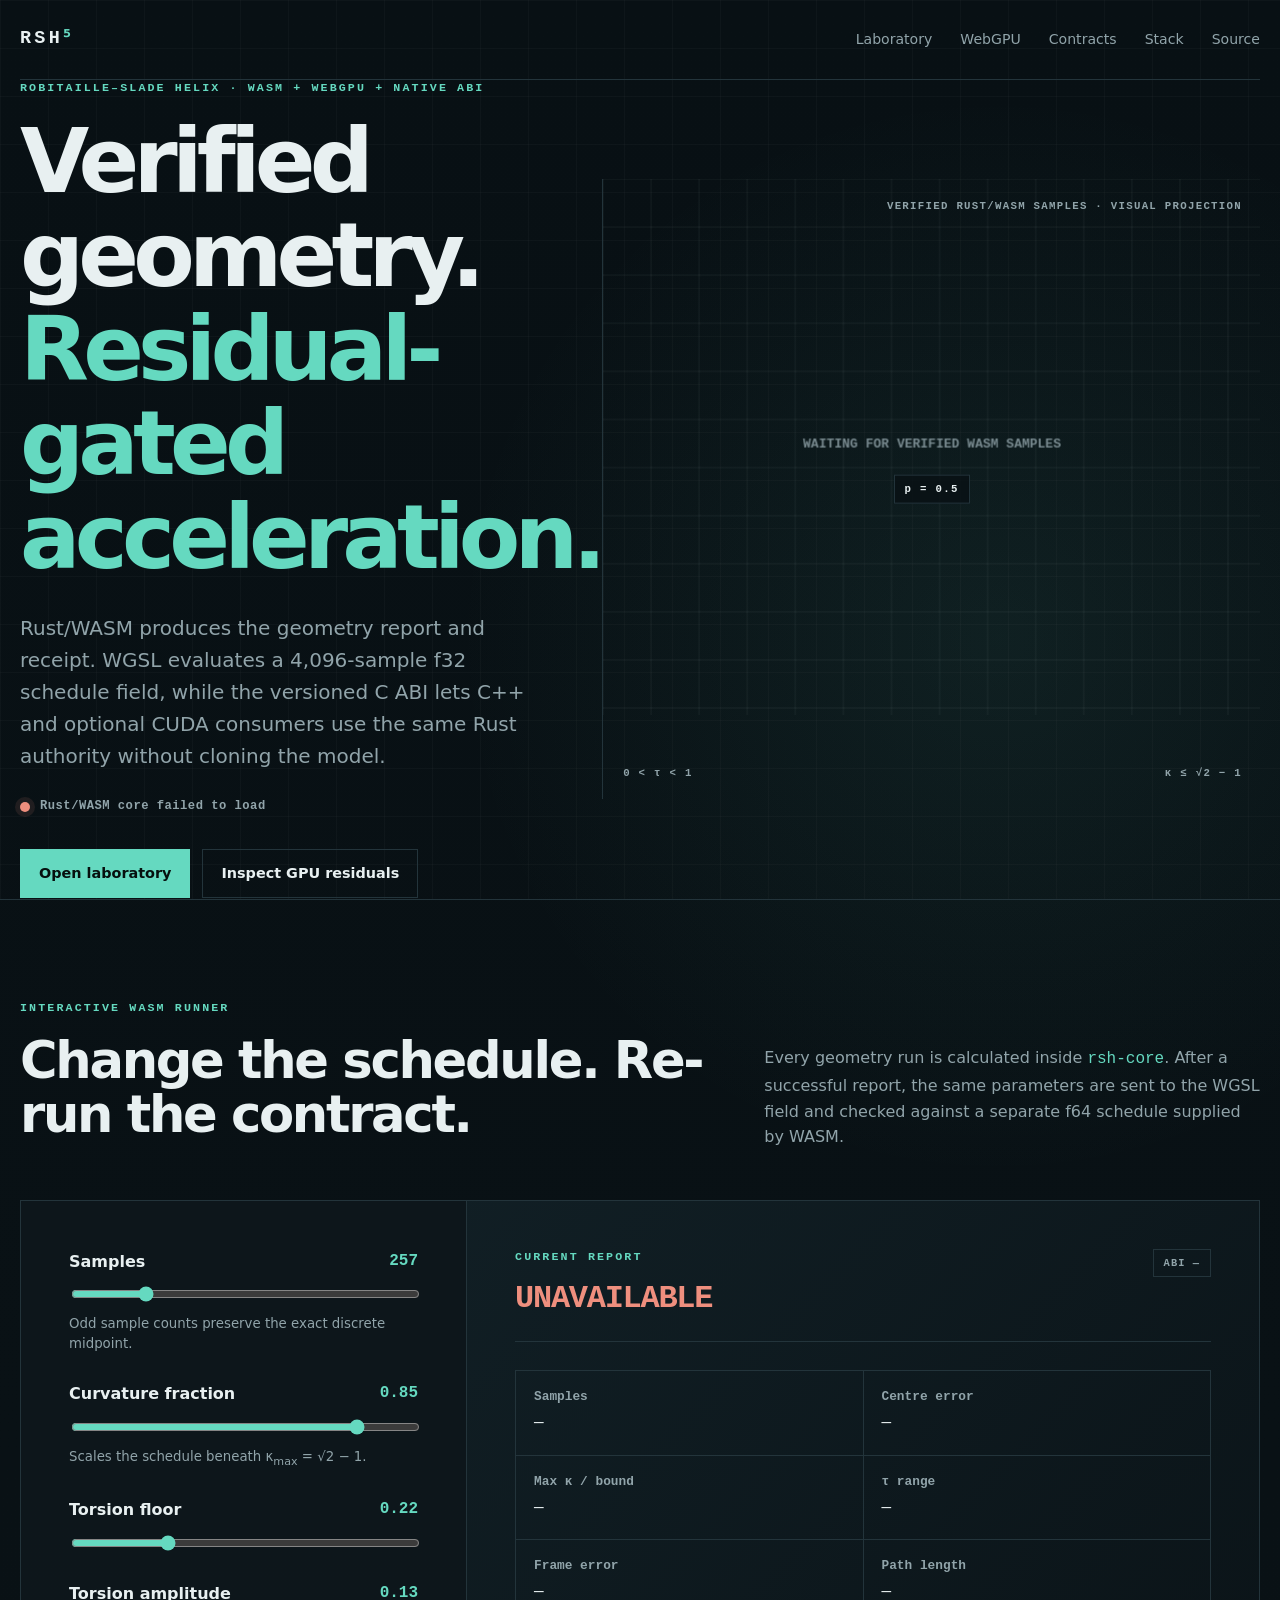
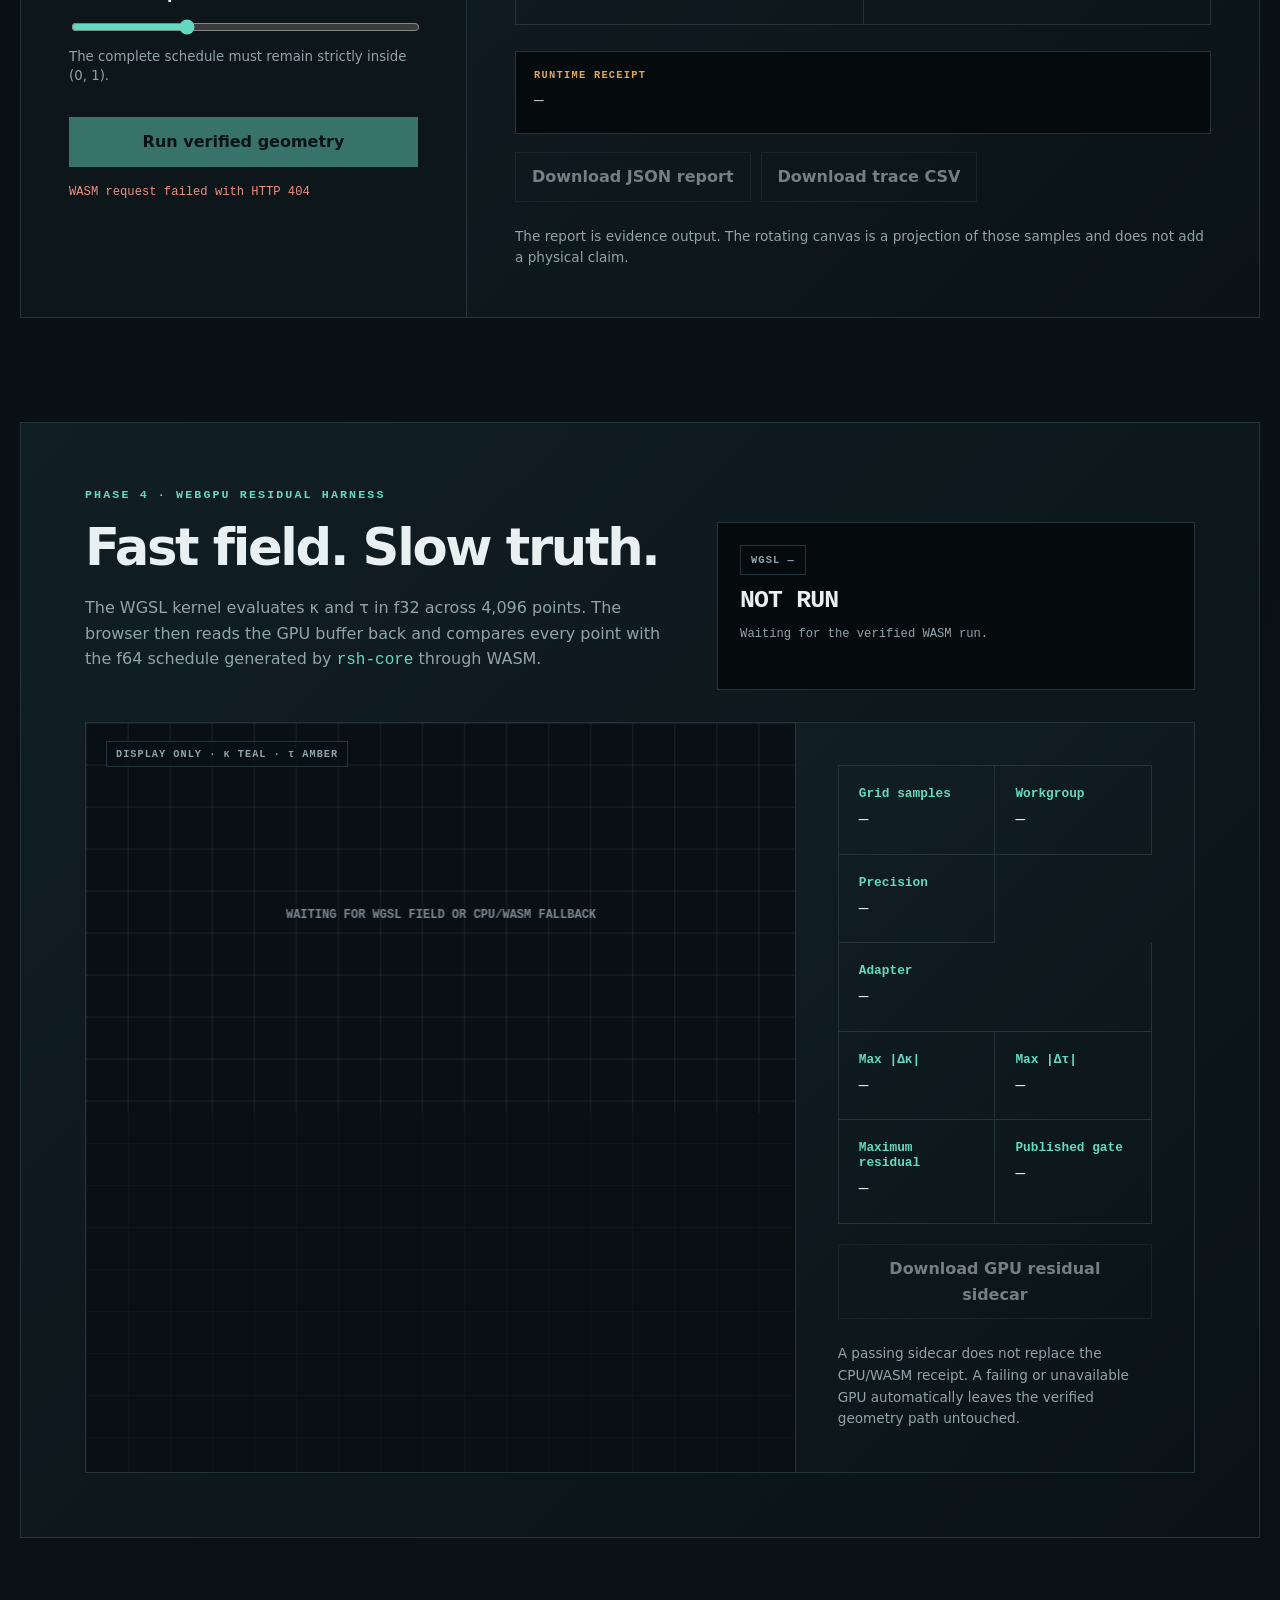
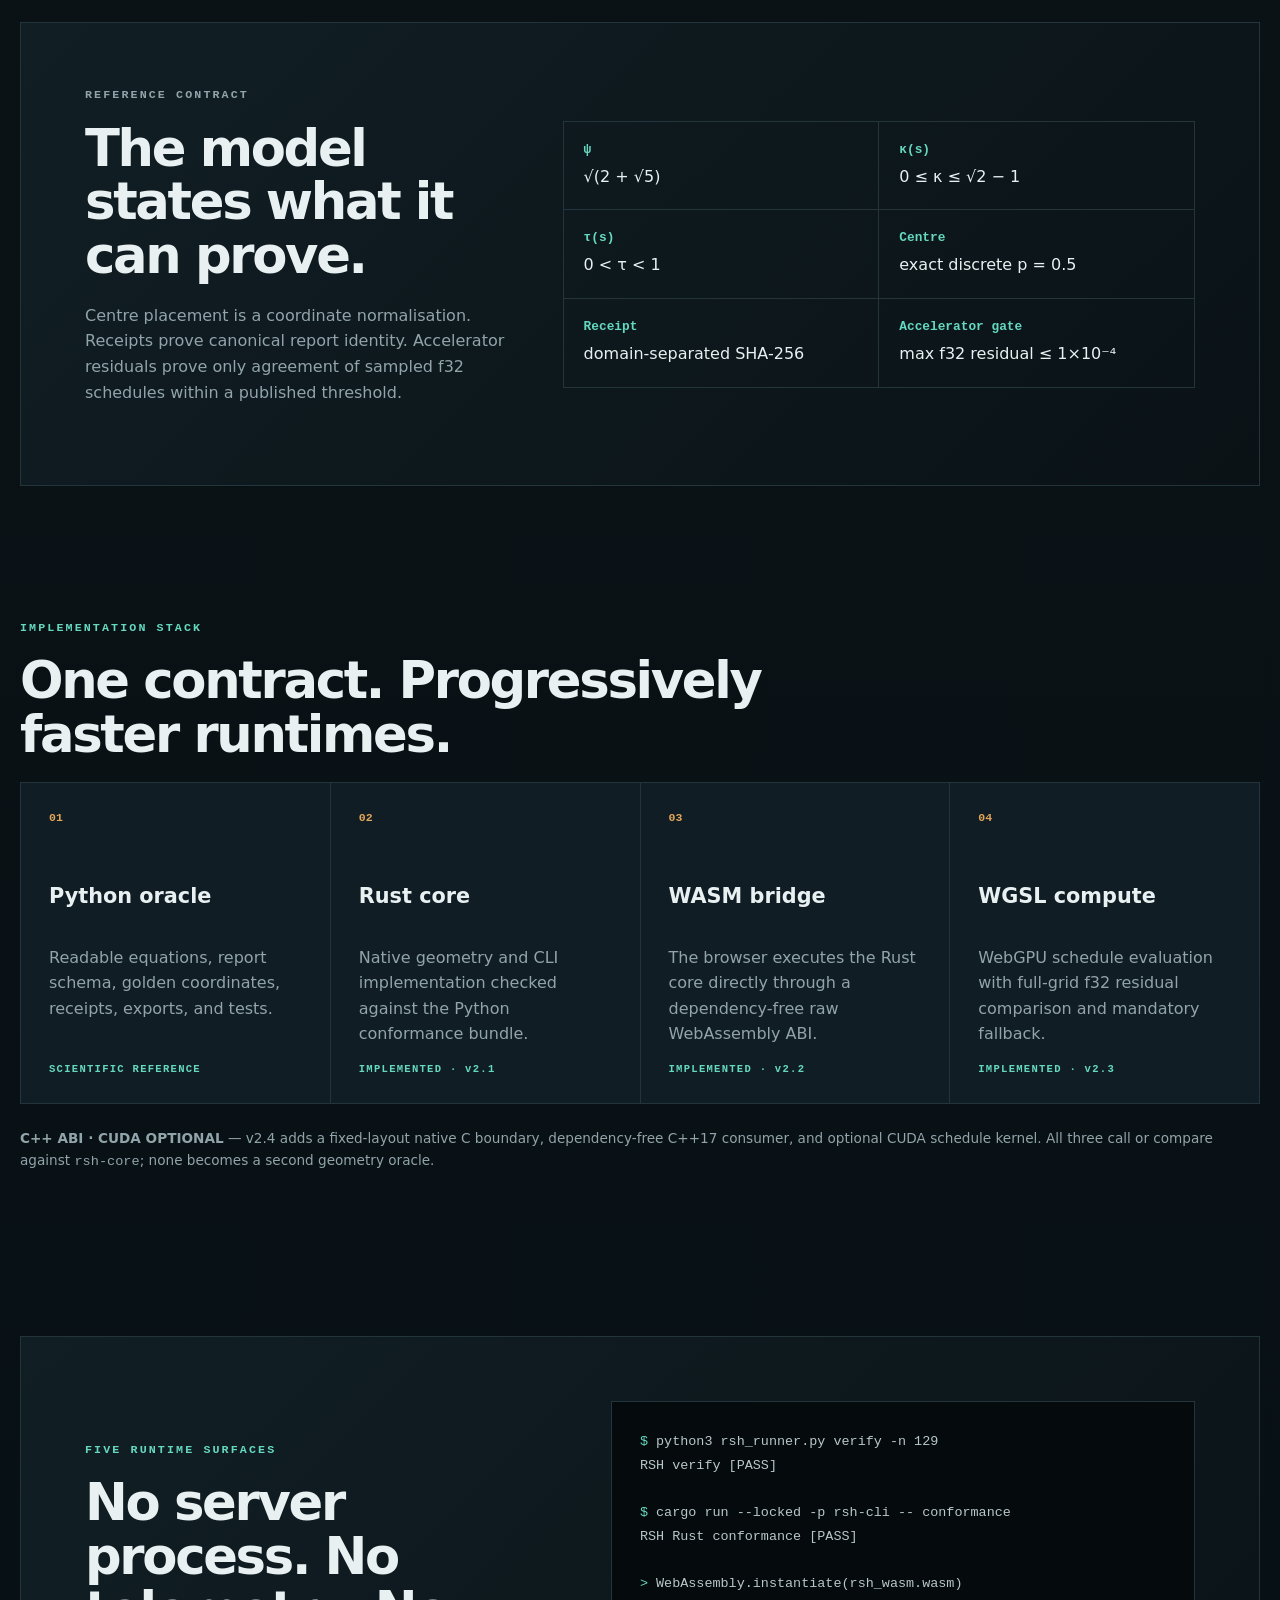
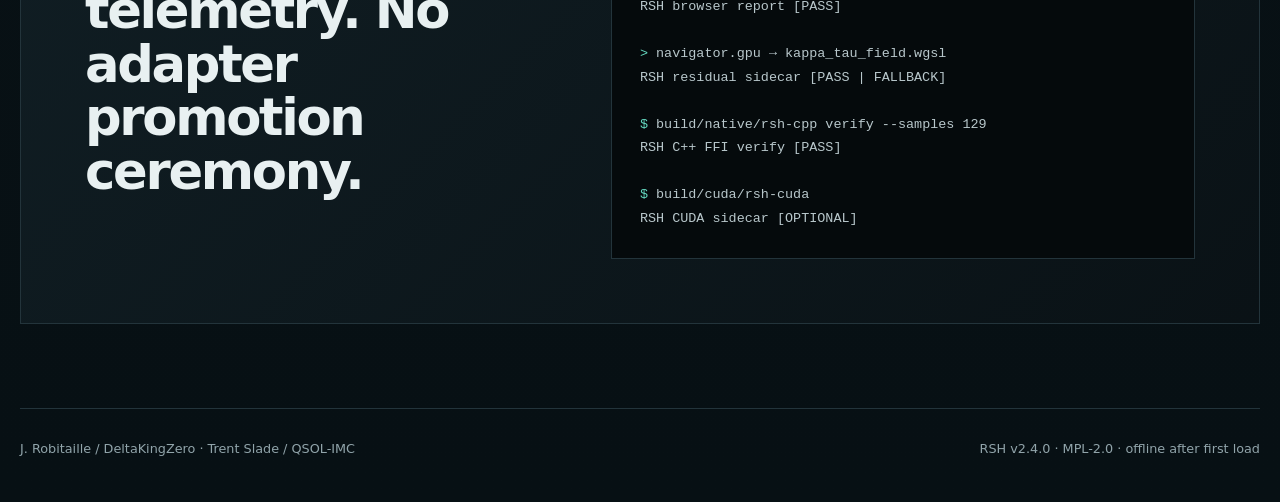
==== commit dabe7f78: "Present the v2.4 native adapter phase" ====
--- a/web/index.html
+++ b/web/index.html
@@ -3,7 +3,7 @@
 <head>
   <meta charset="utf-8">
   <meta name="viewport" content="width=device-width,initial-scale=1">
-  <meta name="description" content="RSH — verified bounded Frenet–Serret geometry with Python, Rust, WebAssembly, and residual-gated WebGPU schedules.">
+  <meta name="description" content="RSH — verified bounded Frenet–Serret geometry with Python, Rust, WebAssembly, residual-gated WebGPU, and native C++/CUDA adapters.">
   <meta name="theme-color" content="#081014">
   <title>RSH — Robitaille–Slade Helix</title>
   <link rel="stylesheet" href="style.css">
@@ -12,7 +12,7 @@
 <body>
   <header class="hero">
     <nav>
-      <a class="brand" href="./" aria-label="RSH home">RSH<span>⁴</span></a>
+      <a class="brand" href="./" aria-label="RSH home">RSH<span>⁵</span></a>
       <div class="nav-links">
         <a href="#laboratory">Laboratory</a>
         <a href="#webgpu">WebGPU</a>
@@ -24,9 +24,9 @@
 
     <div class="hero-grid">
       <section class="intro">
-        <p class="eyebrow">ROBITAILLE–SLADE HELIX · WASM + WEBGPU LAB</p>
+        <p class="eyebrow">ROBITAILLE–SLADE HELIX · WASM + WEBGPU + NATIVE ABI</p>
         <h1>Verified geometry.<br><em>Residual-gated acceleration.</em></h1>
-        <p class="lede">Rust/WASM still produces the geometry report and receipt. WGSL evaluates a 4,096-sample f32 schedule field, measures its residual against the rsh-core f64 oracle, and falls back cleanly when WebGPU is unavailable.</p>
+        <p class="lede">Rust/WASM produces the geometry report and receipt. WGSL evaluates a 4,096-sample f32 schedule field, while the versioned C ABI lets C++ and optional CUDA consumers use the same Rust authority without cloning the model.</p>
         <div class="runtime-line" aria-live="polite">
           <span id="runtime-light" class="runtime-light loading"></span>
           <strong id="runtime-status">Loading Rust/WASM core…</strong>
@@ -159,7 +159,7 @@
       <div>
         <p class="eyebrow">REFERENCE CONTRACT</p>
         <h2>The model states what it can prove.</h2>
-        <p>Centre placement is a coordinate normalisation. Receipts prove canonical report identity. GPU residuals prove only agreement of the sampled f32 schedule within the published threshold.</p>
+        <p>Centre placement is a coordinate normalisation. Receipts prove canonical report identity. Accelerator residuals prove only agreement of sampled f32 schedules within a published threshold.</p>
       </div>
       <dl>
         <div><dt>ψ</dt><dd>√(2 + √5)</dd></div>
@@ -167,7 +167,7 @@
         <div><dt>τ(s)</dt><dd>0 &lt; τ &lt; 1</dd></div>
         <div><dt>Centre</dt><dd>exact discrete p = 0.5</dd></div>
         <div><dt>Receipt</dt><dd>domain-separated SHA-256</dd></div>
-        <div><dt>GPU gate</dt><dd>max f32 residual ≤ 1×10⁻⁴</dd></div>
+        <div><dt>Accelerator gate</dt><dd>max f32 residual ≤ 1×10⁻⁴</dd></div>
       </dl>
     </section>
 
@@ -200,12 +200,13 @@
           <strong>IMPLEMENTED · v2.3</strong>
         </article>
       </div>
+      <p class="boundary-note"><strong>C++ ABI · CUDA OPTIONAL</strong> — v2.4 adds a fixed-layout native C boundary, dependency-free C++17 consumer, and optional CUDA schedule kernel. All three call or compare against <code>rsh-core</code>; none becomes a second geometry oracle.</p>
     </section>
 
     <section class="terminal panel">
       <div>
-        <p class="eyebrow">FOUR RUNTIMES</p>
-        <h2>No server process. No telemetry. No GPU promotion ceremony.</h2>
+        <p class="eyebrow">FIVE RUNTIME SURFACES</p>
+        <h2>No server process. No telemetry. No adapter promotion ceremony.</h2>
       </div>
       <pre><code><span>$</span> python3 rsh_runner.py verify -n 129
 RSH verify [PASS]
@@ -217,13 +218,19 @@
 RSH browser report [PASS]
 
 <span>&gt;</span> navigator.gpu → kappa_tau_field.wgsl
-RSH residual sidecar [PASS | FALLBACK]</code></pre>
+RSH residual sidecar [PASS | FALLBACK]
+
+<span>$</span> build/native/rsh-cpp verify --samples 129
+RSH C++ FFI verify [PASS]
+
+<span>$</span> build/cuda/rsh-cuda
+RSH CUDA sidecar [OPTIONAL]</code></pre>
     </section>
   </main>
 
   <footer>
     <p>J. Robitaille / DeltaKingZero · Trent Slade / QSOL-IMC</p>
-    <p>RSH v2.3.0 · MPL-2.0 · offline after first load</p>
+    <p>RSH v2.4.0 · MPL-2.0 · offline after first load</p>
   </footer>
 
   <noscript><p class="noscript">The RSH browser laboratory requires JavaScript to load the verified WebAssembly core.</p></noscript>
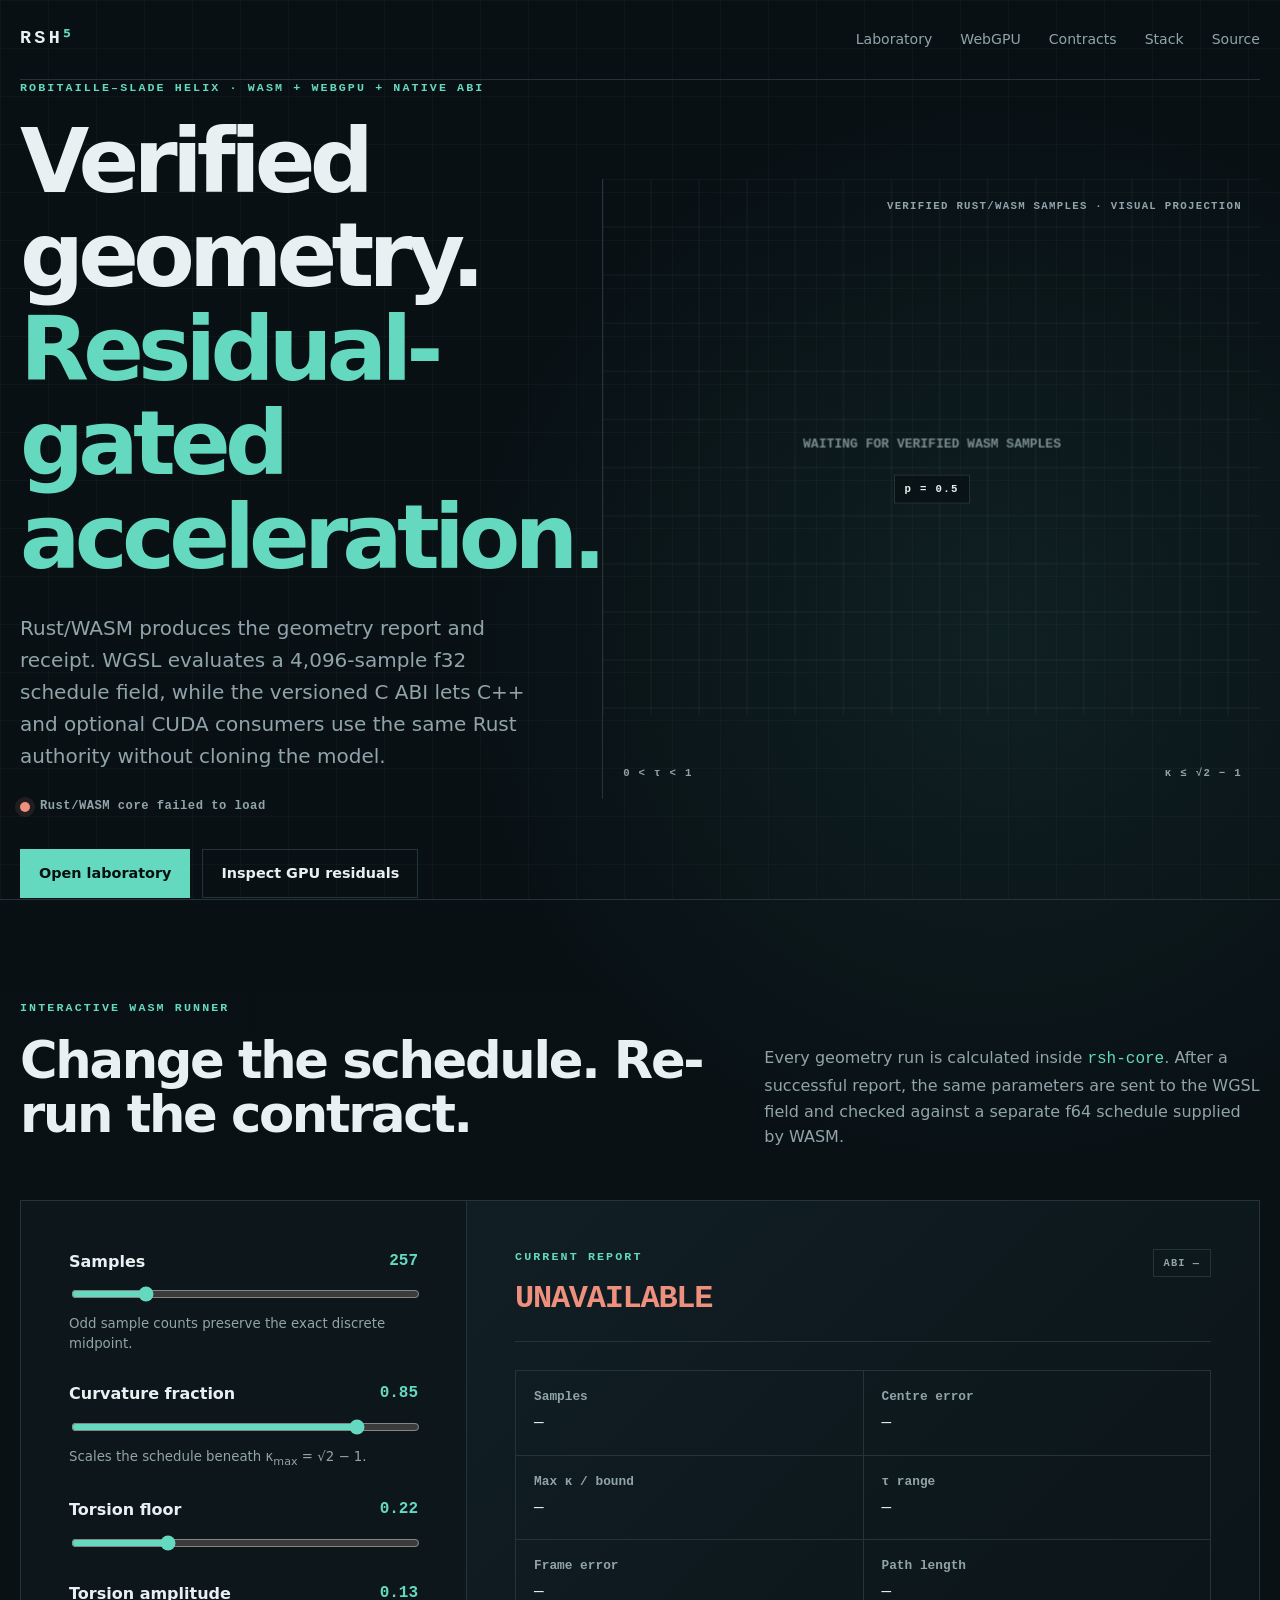
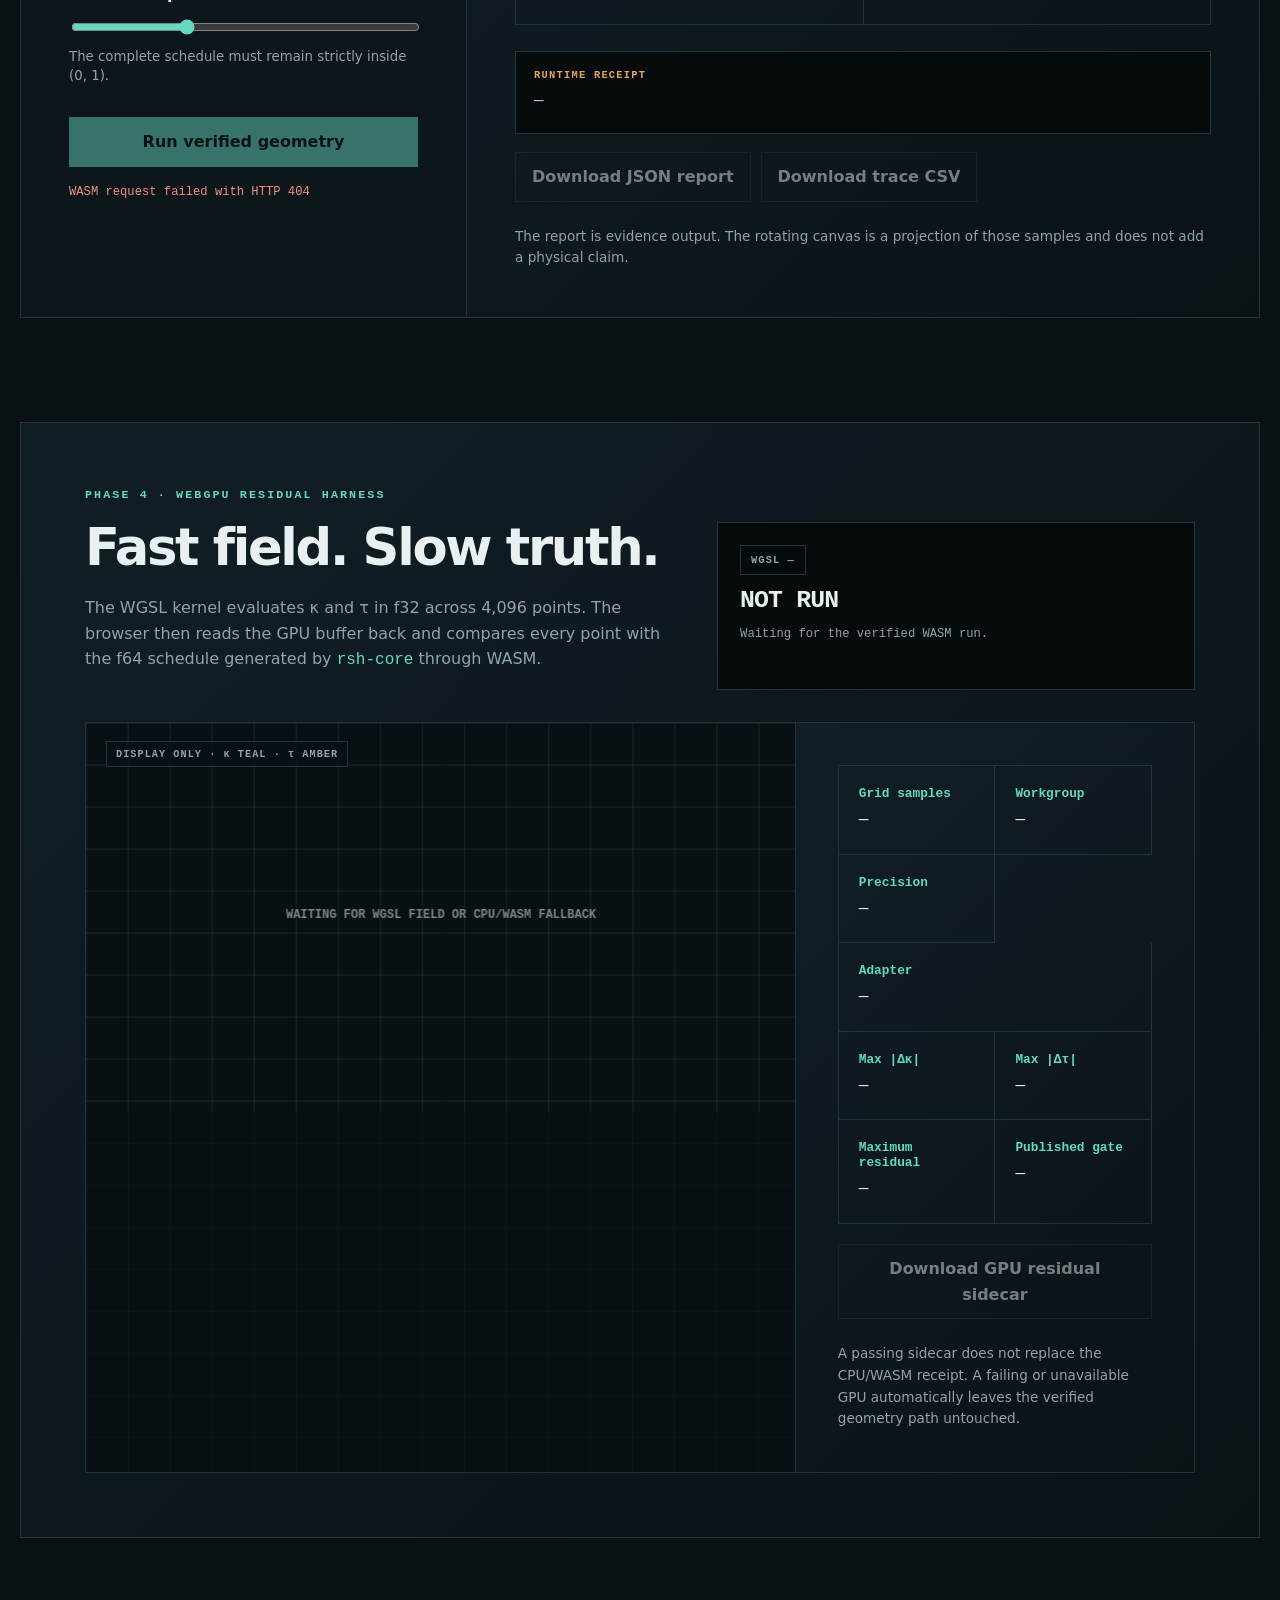
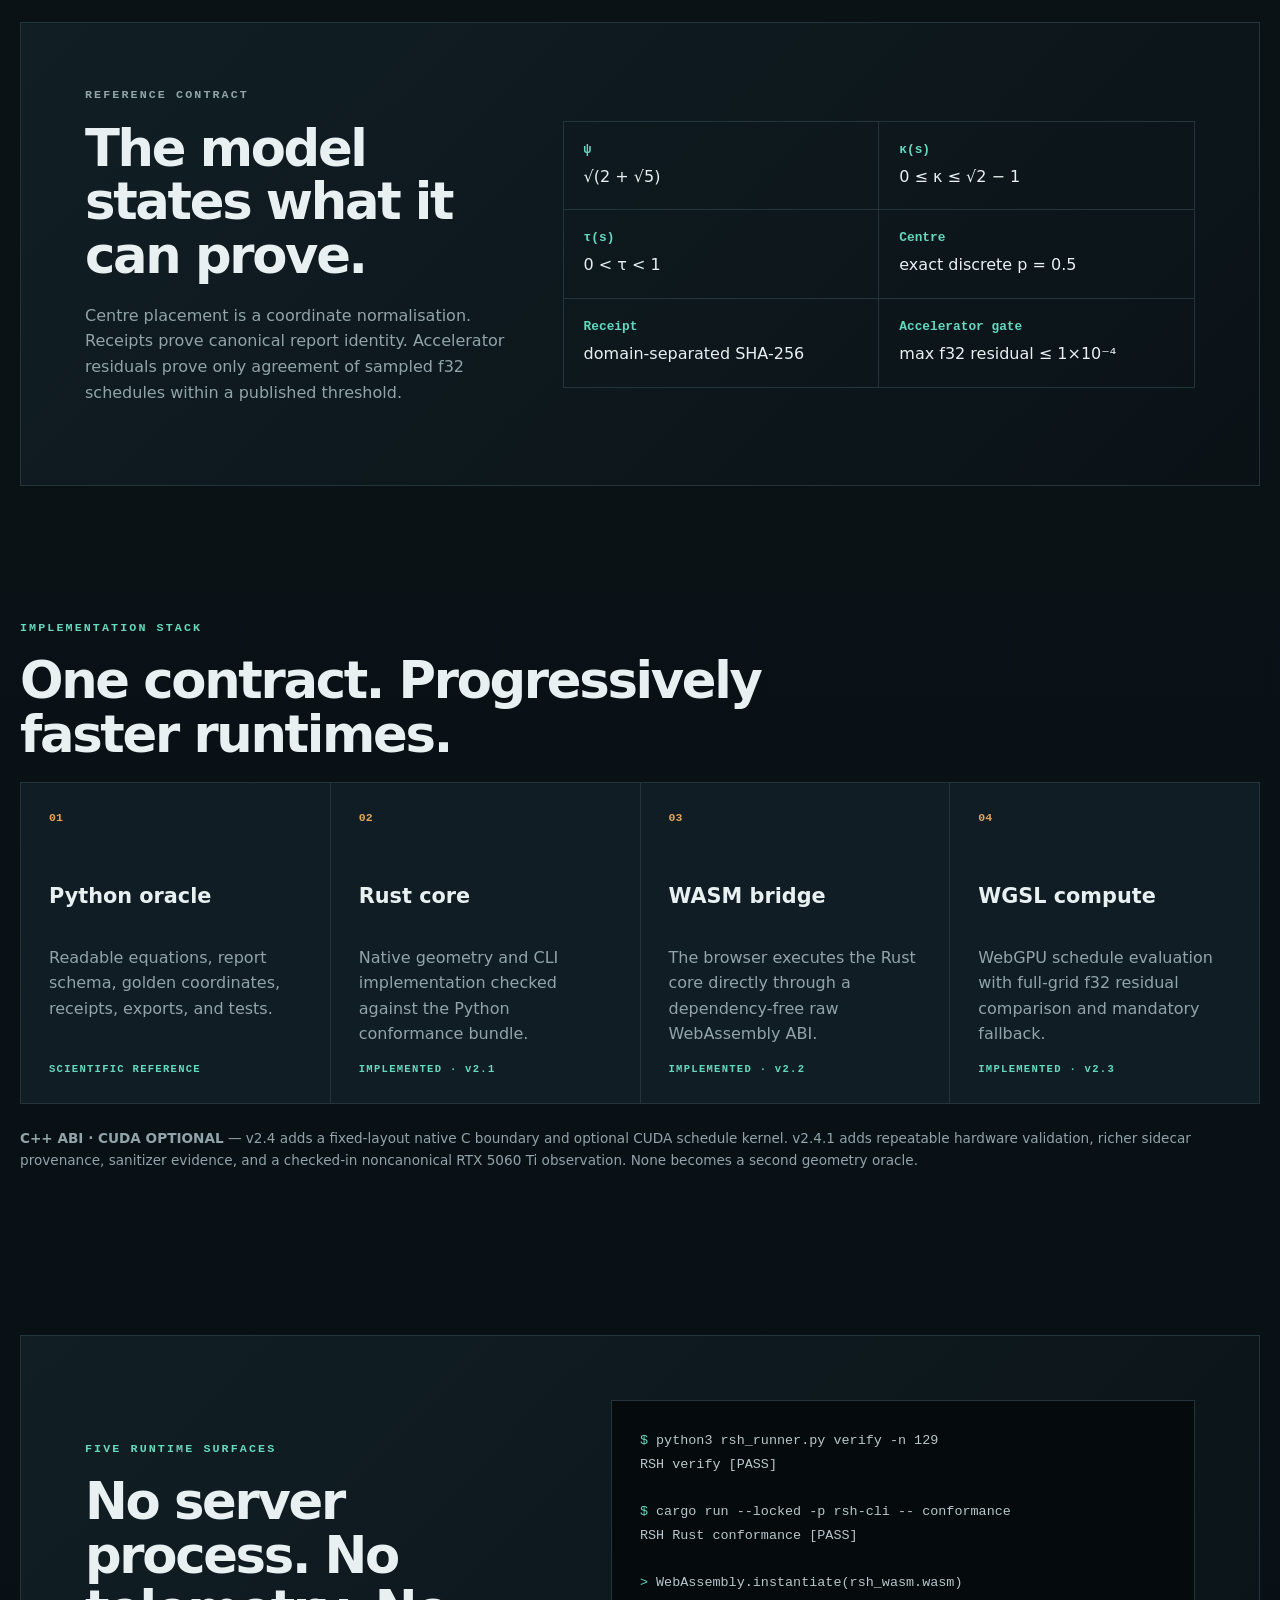
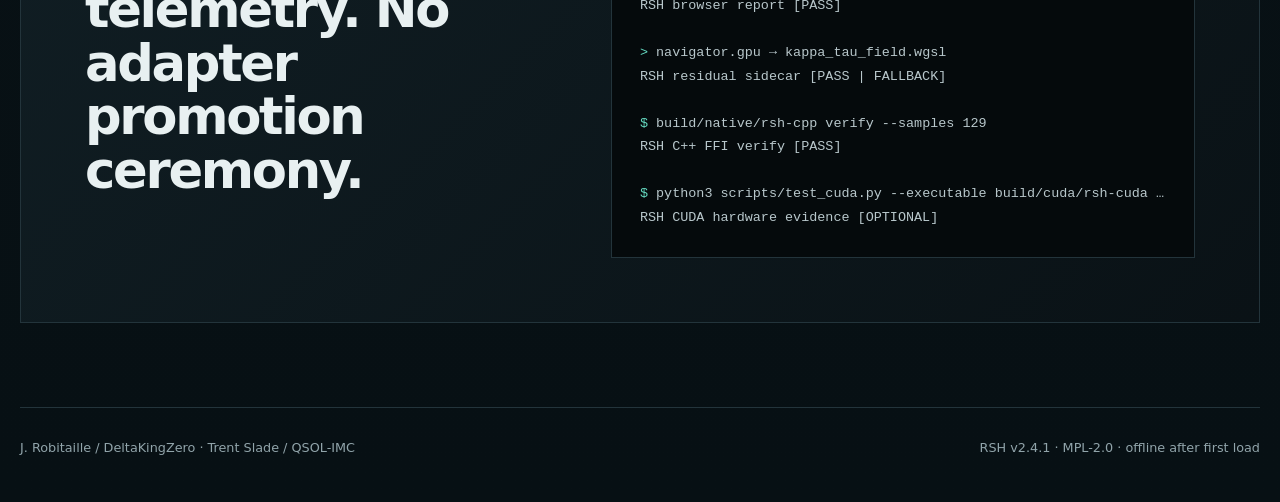
==== commit 1c577ea6: "Present v2.4.1 CUDA validation hardening" ====
--- a/web/index.html
+++ b/web/index.html
@@ -200,7 +200,7 @@
           <strong>IMPLEMENTED · v2.3</strong>
         </article>
       </div>
-      <p class="boundary-note"><strong>C++ ABI · CUDA OPTIONAL</strong> — v2.4 adds a fixed-layout native C boundary, dependency-free C++17 consumer, and optional CUDA schedule kernel. All three call or compare against <code>rsh-core</code>; none becomes a second geometry oracle.</p>
+      <p class="boundary-note"><strong>C++ ABI · CUDA OPTIONAL</strong> — v2.4 adds a fixed-layout native C boundary and optional CUDA schedule kernel. v2.4.1 adds repeatable hardware validation, richer sidecar provenance, sanitizer evidence, and a checked-in noncanonical RTX 5060 Ti observation. None becomes a second geometry oracle.</p>
     </section>
 
     <section class="terminal panel">
@@ -223,14 +223,14 @@
 <span>$</span> build/native/rsh-cpp verify --samples 129
 RSH C++ FFI verify [PASS]
 
-<span>$</span> build/cuda/rsh-cuda
-RSH CUDA sidecar [OPTIONAL]</code></pre>
+<span>$</span> python3 scripts/test_cuda.py --executable build/cuda/rsh-cuda …
+RSH CUDA hardware evidence [OPTIONAL]</code></pre>
     </section>
   </main>
 
   <footer>
     <p>J. Robitaille / DeltaKingZero · Trent Slade / QSOL-IMC</p>
-    <p>RSH v2.4.0 · MPL-2.0 · offline after first load</p>
+    <p>RSH v2.4.1 · MPL-2.0 · offline after first load</p>
   </footer>
 
   <noscript><p class="noscript">The RSH browser laboratory requires JavaScript to load the verified WebAssembly core.</p></noscript>
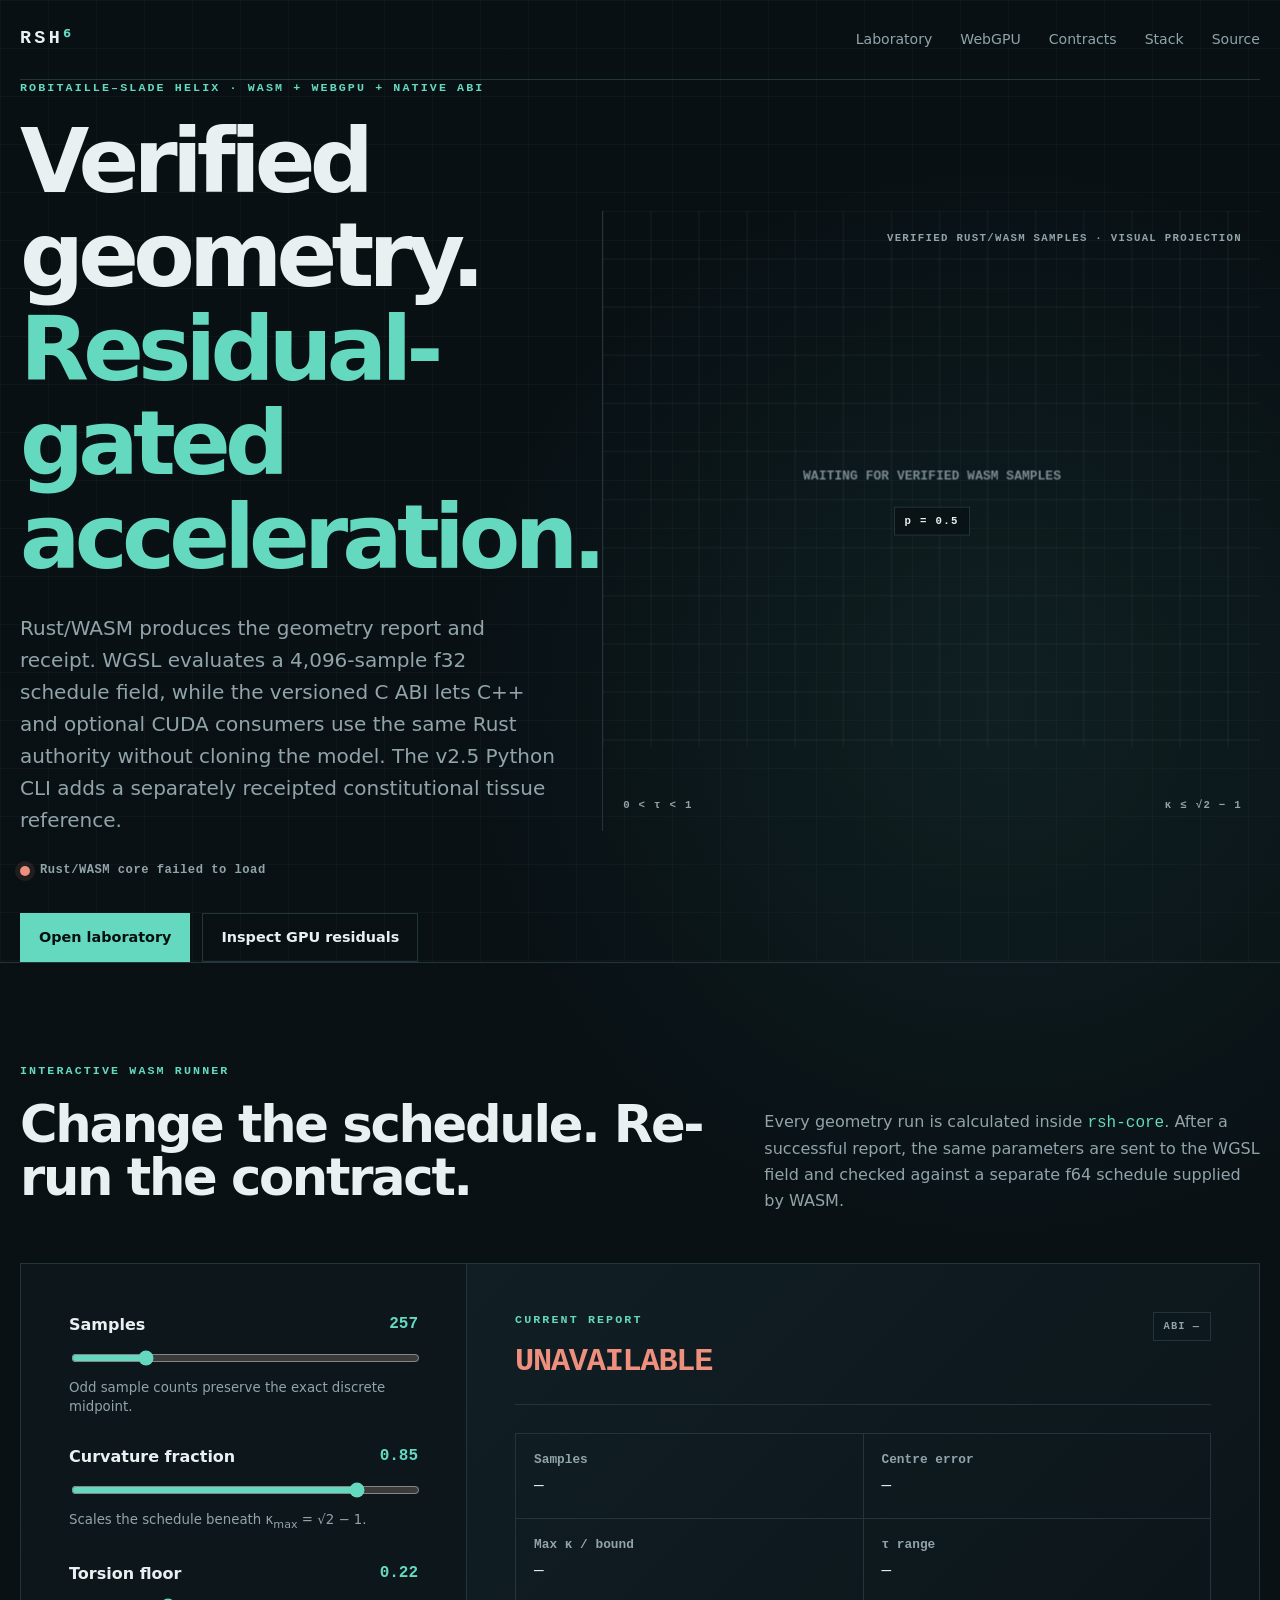
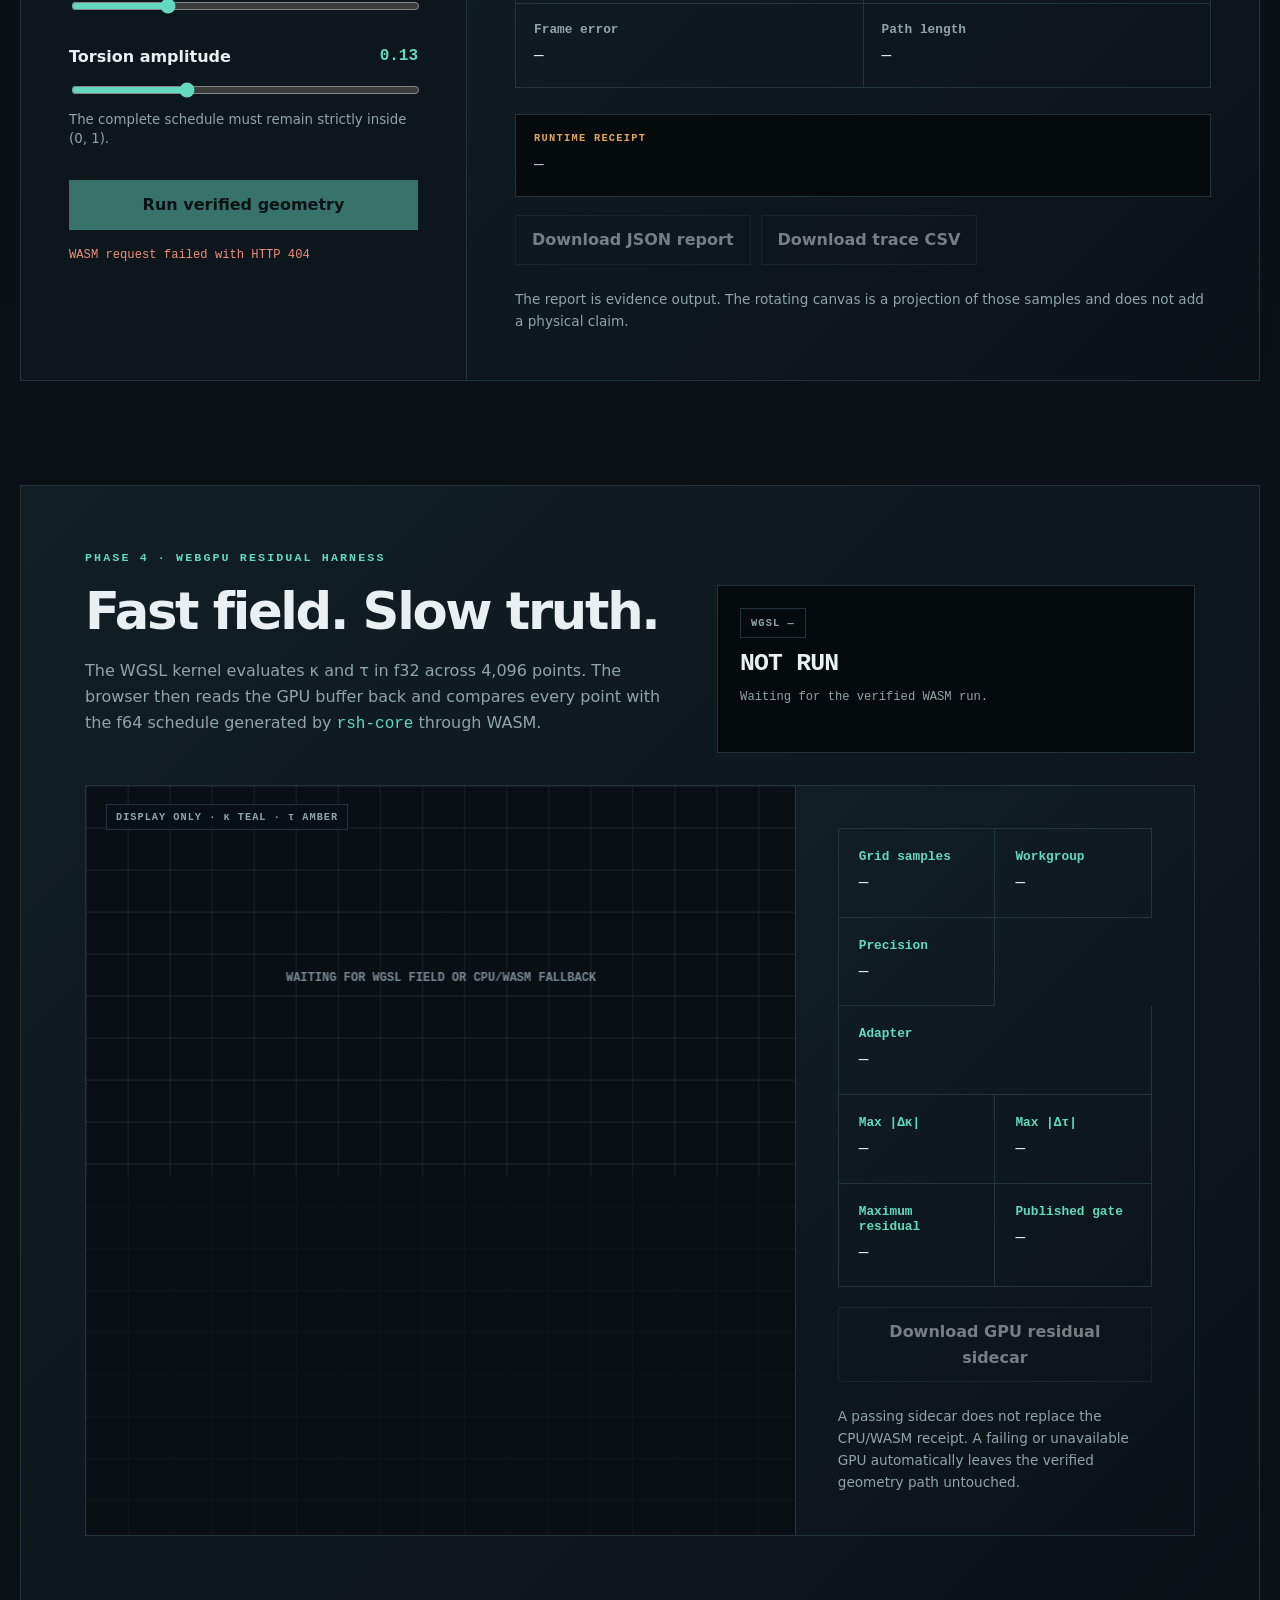
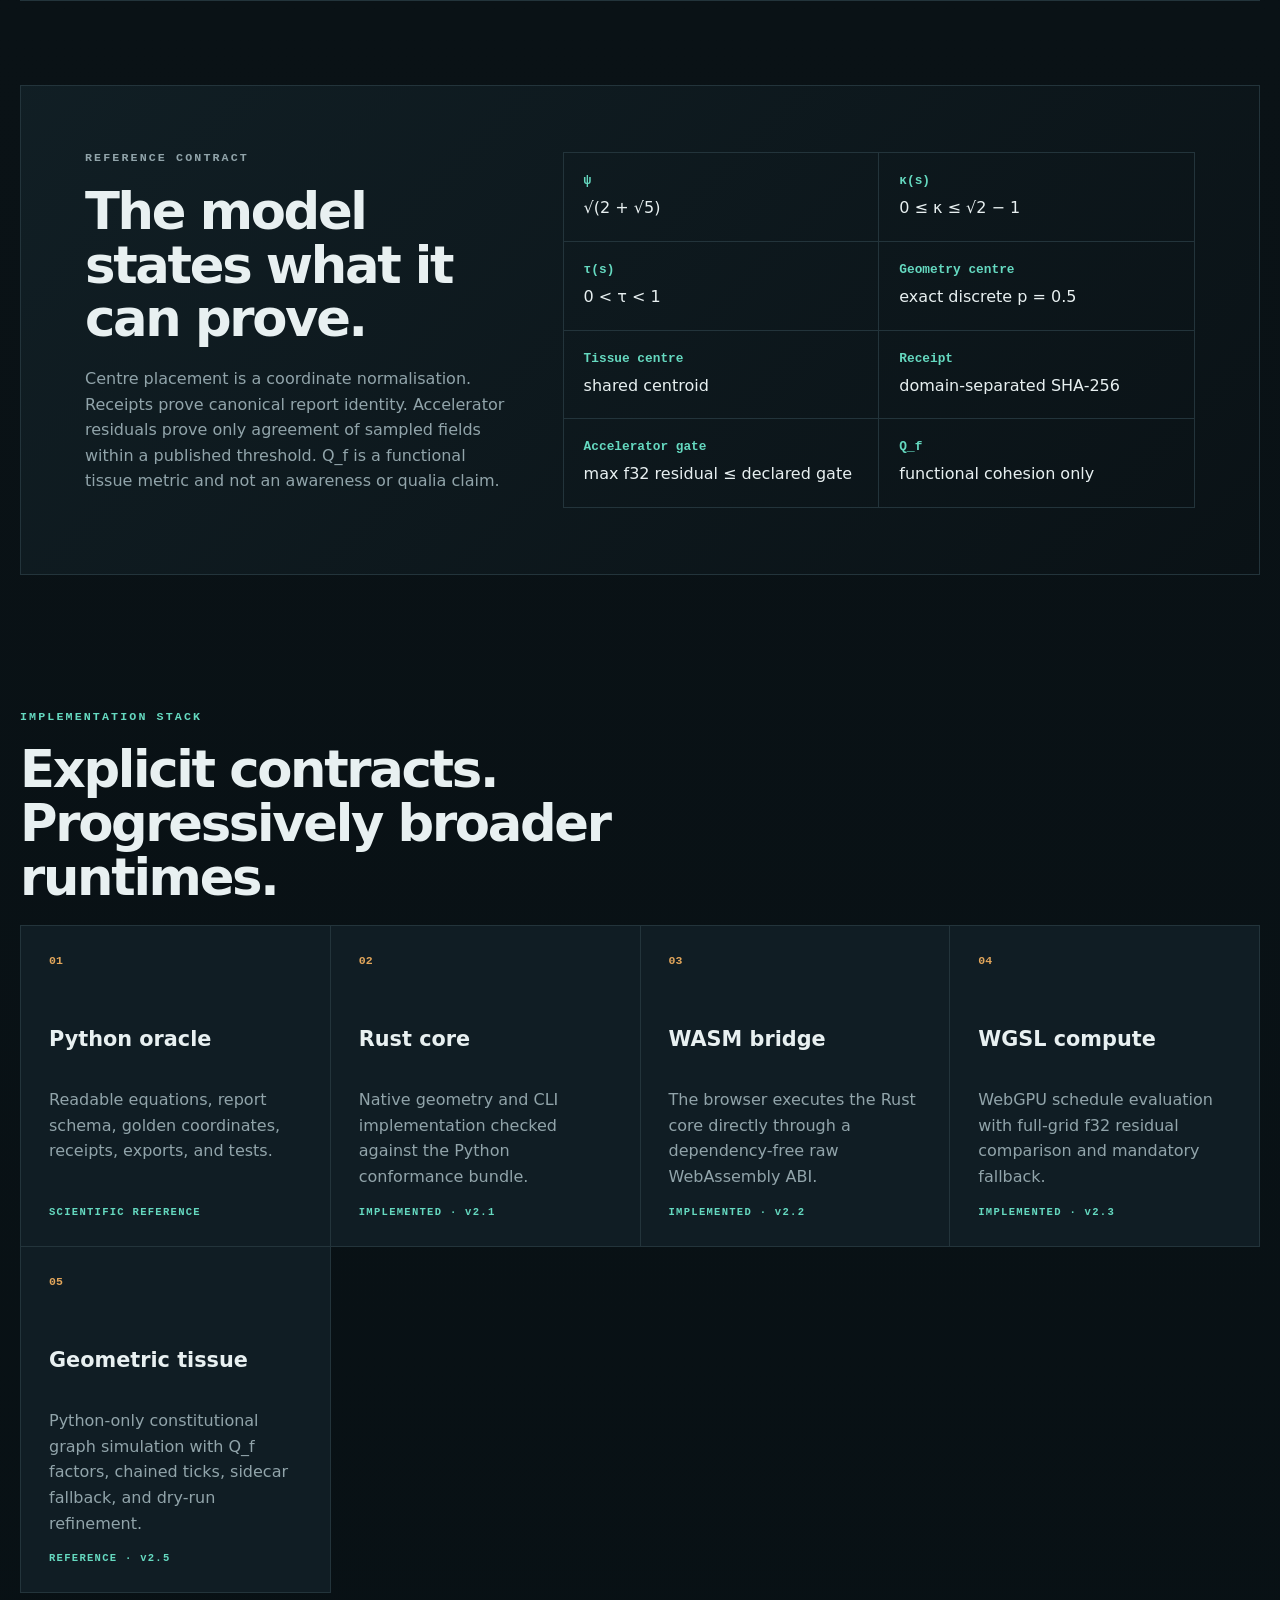
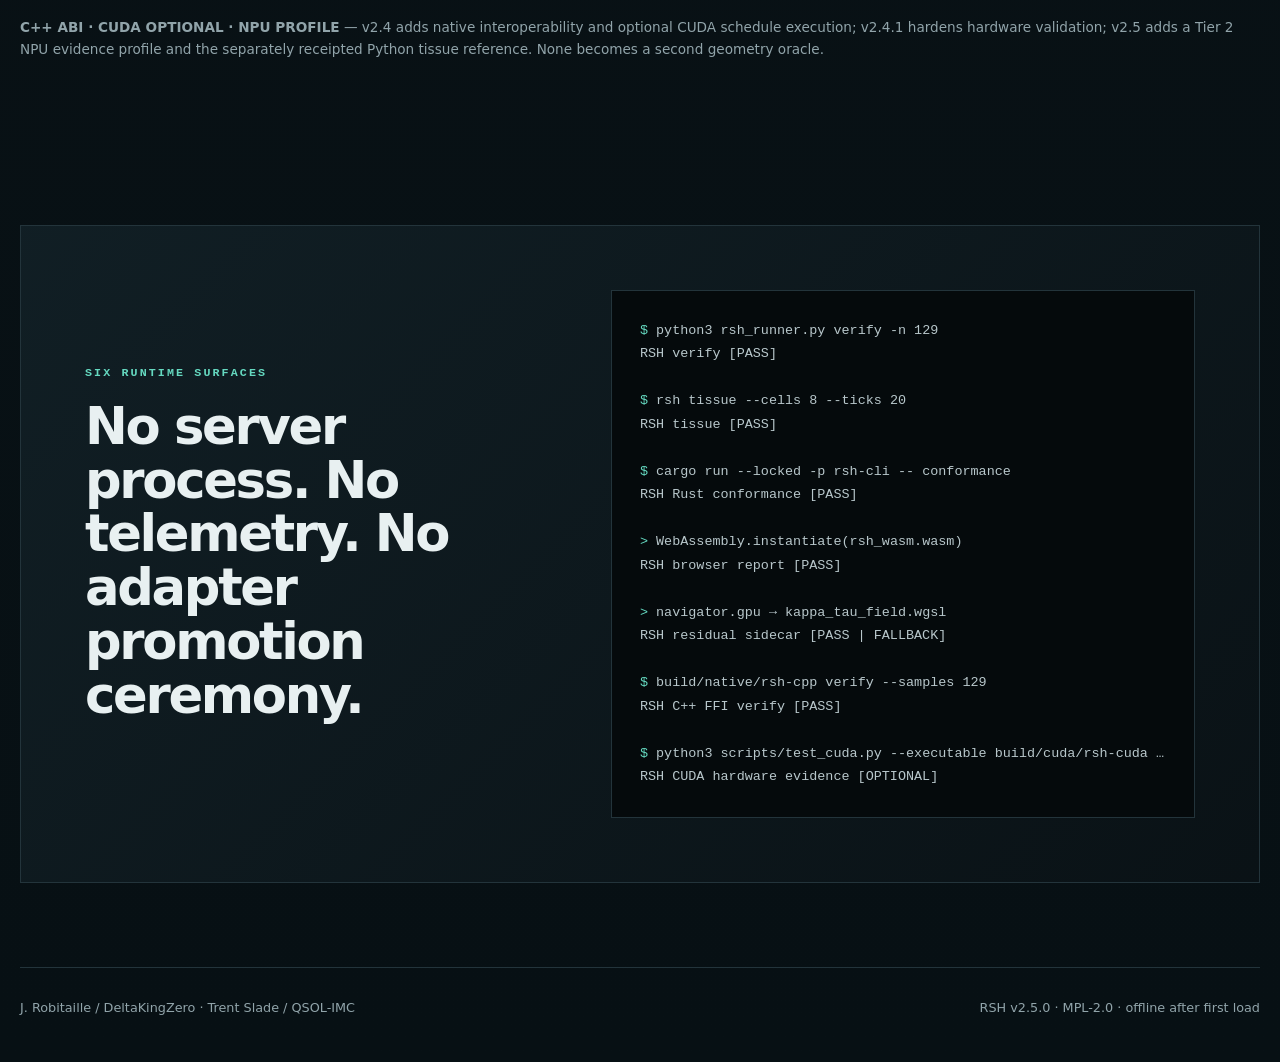
==== commit 704e06f6: "Present the v2.5 tissue reference boundary" ====
--- a/web/index.html
+++ b/web/index.html
@@ -3,7 +3,7 @@
 <head>
   <meta charset="utf-8">
   <meta name="viewport" content="width=device-width,initial-scale=1">
-  <meta name="description" content="RSH — verified bounded Frenet–Serret geometry with Python, Rust, WebAssembly, residual-gated WebGPU, and native C++/CUDA adapters.">
+  <meta name="description" content="RSH — verified bounded Frenet–Serret geometry with Python, Rust, WebAssembly, residual-gated WebGPU, native C++/CUDA adapters, and a constitutional tissue reference.">
   <meta name="theme-color" content="#081014">
   <title>RSH — Robitaille–Slade Helix</title>
   <link rel="stylesheet" href="style.css">
@@ -12,7 +12,7 @@
 <body>
   <header class="hero">
     <nav>
-      <a class="brand" href="./" aria-label="RSH home">RSH<span>⁵</span></a>
+      <a class="brand" href="./" aria-label="RSH home">RSH<span>⁶</span></a>
       <div class="nav-links">
         <a href="#laboratory">Laboratory</a>
         <a href="#webgpu">WebGPU</a>
@@ -26,7 +26,7 @@
       <section class="intro">
         <p class="eyebrow">ROBITAILLE–SLADE HELIX · WASM + WEBGPU + NATIVE ABI</p>
         <h1>Verified geometry.<br><em>Residual-gated acceleration.</em></h1>
-        <p class="lede">Rust/WASM produces the geometry report and receipt. WGSL evaluates a 4,096-sample f32 schedule field, while the versioned C ABI lets C++ and optional CUDA consumers use the same Rust authority without cloning the model.</p>
+        <p class="lede">Rust/WASM produces the geometry report and receipt. WGSL evaluates a 4,096-sample f32 schedule field, while the versioned C ABI lets C++ and optional CUDA consumers use the same Rust authority without cloning the model. The v2.5 Python CLI adds a separately receipted constitutional tissue reference.</p>
         <div class="runtime-line" aria-live="polite">
           <span id="runtime-light" class="runtime-light loading"></span>
           <strong id="runtime-status">Loading Rust/WASM core…</strong>
@@ -159,21 +159,23 @@
       <div>
         <p class="eyebrow">REFERENCE CONTRACT</p>
         <h2>The model states what it can prove.</h2>
-        <p>Centre placement is a coordinate normalisation. Receipts prove canonical report identity. Accelerator residuals prove only agreement of sampled f32 schedules within a published threshold.</p>
+        <p>Centre placement is a coordinate normalisation. Receipts prove canonical report identity. Accelerator residuals prove only agreement of sampled fields within a published threshold. Q_f is a functional tissue metric and not an awareness or qualia claim.</p>
       </div>
       <dl>
         <div><dt>ψ</dt><dd>√(2 + √5)</dd></div>
         <div><dt>κ(s)</dt><dd>0 ≤ κ ≤ √2 − 1</dd></div>
         <div><dt>τ(s)</dt><dd>0 &lt; τ &lt; 1</dd></div>
-        <div><dt>Centre</dt><dd>exact discrete p = 0.5</dd></div>
+        <div><dt>Geometry centre</dt><dd>exact discrete p = 0.5</dd></div>
+        <div><dt>Tissue centre</dt><dd>shared centroid</dd></div>
         <div><dt>Receipt</dt><dd>domain-separated SHA-256</dd></div>
-        <div><dt>Accelerator gate</dt><dd>max f32 residual ≤ 1×10⁻⁴</dd></div>
+        <div><dt>Accelerator gate</dt><dd>max f32 residual ≤ declared gate</dd></div>
+        <div><dt>Q_f</dt><dd>functional cohesion only</dd></div>
       </dl>
     </section>
 
     <section id="implementations" class="implementations">
       <p class="eyebrow">IMPLEMENTATION STACK</p>
-      <h2>One contract. Progressively faster runtimes.</h2>
+      <h2>Explicit contracts. Progressively broader runtimes.</h2>
       <div class="cards">
         <article class="card active">
           <span class="number">01</span>
@@ -199,18 +201,27 @@
           <p>WebGPU schedule evaluation with full-grid f32 residual comparison and mandatory fallback.</p>
           <strong>IMPLEMENTED · v2.3</strong>
         </article>
-      </div>
-      <p class="boundary-note"><strong>C++ ABI · CUDA OPTIONAL</strong> — v2.4 adds a fixed-layout native C boundary and optional CUDA schedule kernel. v2.4.1 adds repeatable hardware validation, richer sidecar provenance, sanitizer evidence, and a checked-in noncanonical RTX 5060 Ti observation. None becomes a second geometry oracle.</p>
+        <article class="card active">
+          <span class="number">05</span>
+          <h3>Geometric tissue</h3>
+          <p>Python-only constitutional graph simulation with Q_f factors, chained ticks, sidecar fallback, and dry-run refinement.</p>
+          <strong>REFERENCE · v2.5</strong>
+        </article>
+      </div>
+      <p class="boundary-note"><strong>C++ ABI · CUDA OPTIONAL · NPU PROFILE</strong> — v2.4 adds native interoperability and optional CUDA schedule execution; v2.4.1 hardens hardware validation; v2.5 adds a Tier 2 NPU evidence profile and the separately receipted Python tissue reference. None becomes a second geometry oracle.</p>
     </section>
 
     <section class="terminal panel">
       <div>
-        <p class="eyebrow">FIVE RUNTIME SURFACES</p>
+        <p class="eyebrow">SIX RUNTIME SURFACES</p>
         <h2>No server process. No telemetry. No adapter promotion ceremony.</h2>
       </div>
       <pre><code><span>$</span> python3 rsh_runner.py verify -n 129
 RSH verify [PASS]
 
+<span>$</span> rsh tissue --cells 8 --ticks 20
+RSH tissue [PASS]
+
 <span>$</span> cargo run --locked -p rsh-cli -- conformance
 RSH Rust conformance [PASS]
 
@@ -230,7 +241,7 @@
 
   <footer>
     <p>J. Robitaille / DeltaKingZero · Trent Slade / QSOL-IMC</p>
-    <p>RSH v2.4.1 · MPL-2.0 · offline after first load</p>
+    <p>RSH v2.5.0 · MPL-2.0 · offline after first load</p>
   </footer>
 
   <noscript><p class="noscript">The RSH browser laboratory requires JavaScript to load the verified WebAssembly core.</p></noscript>
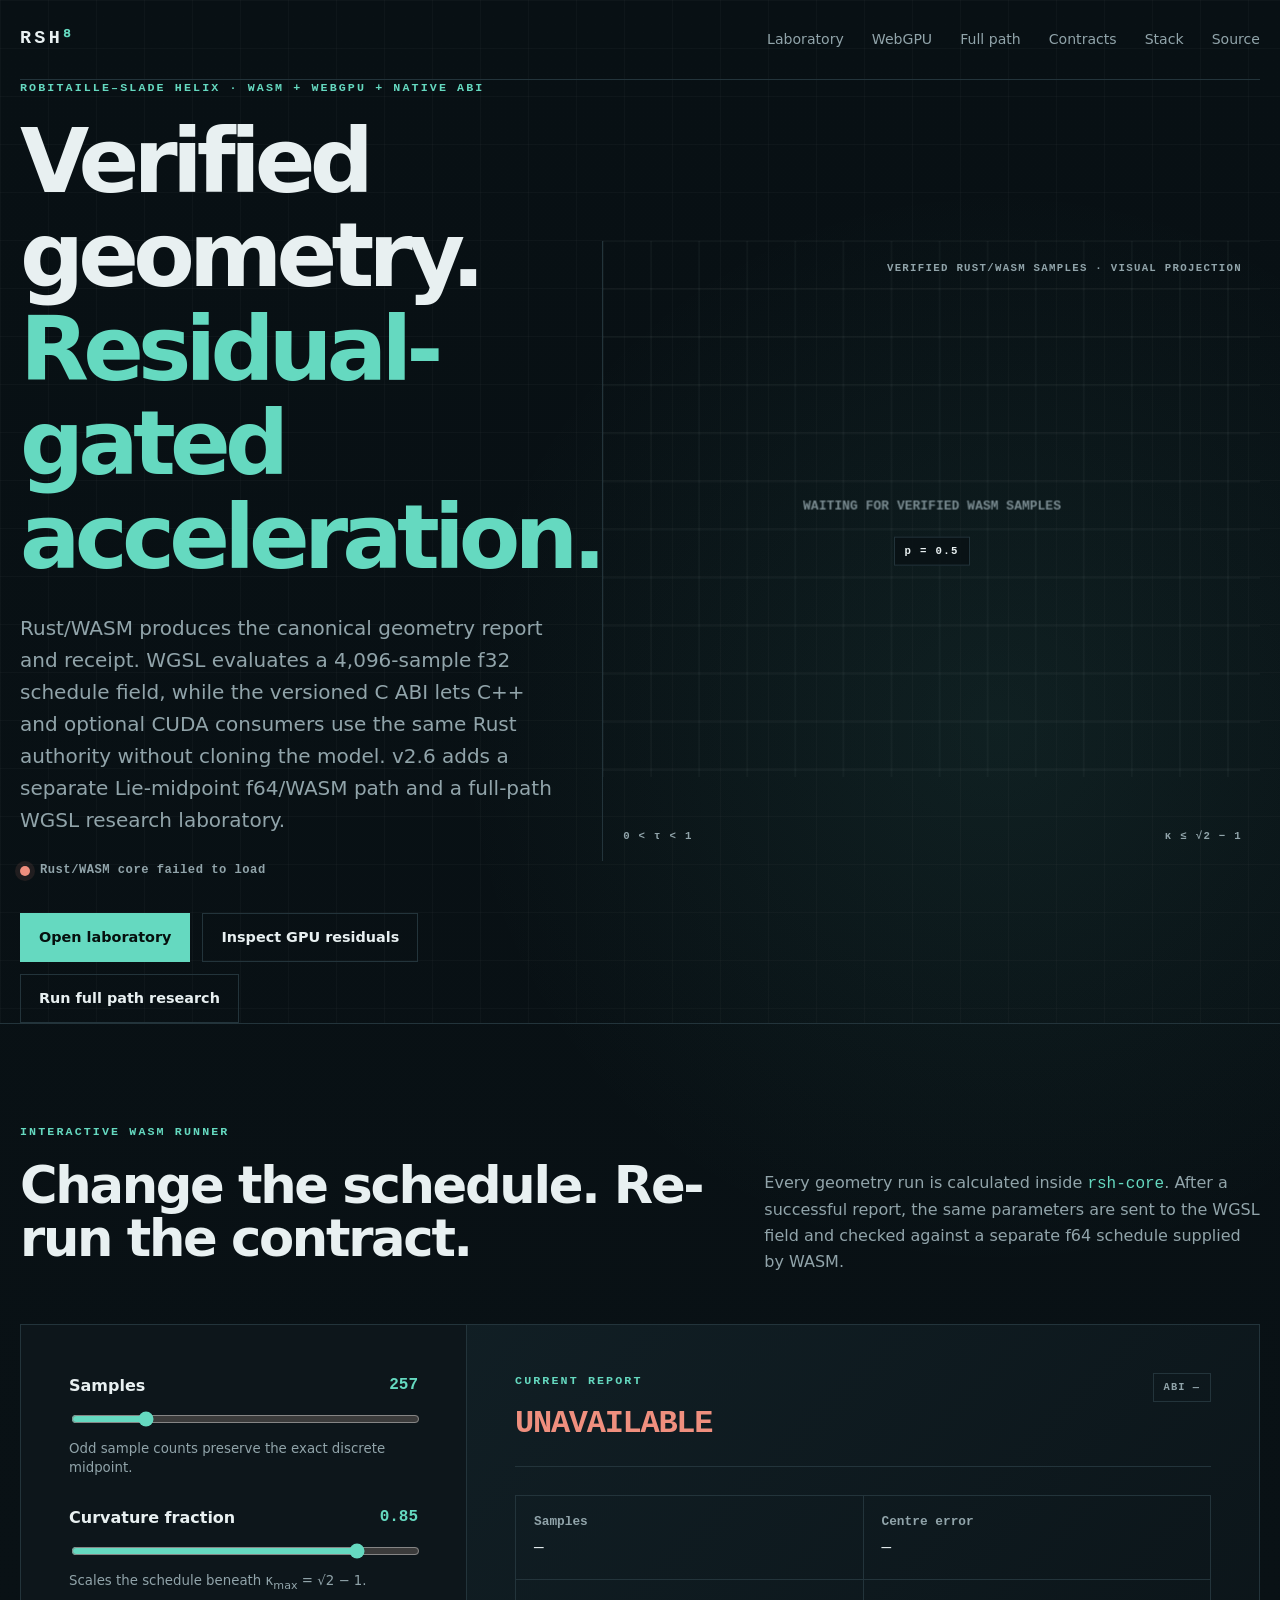
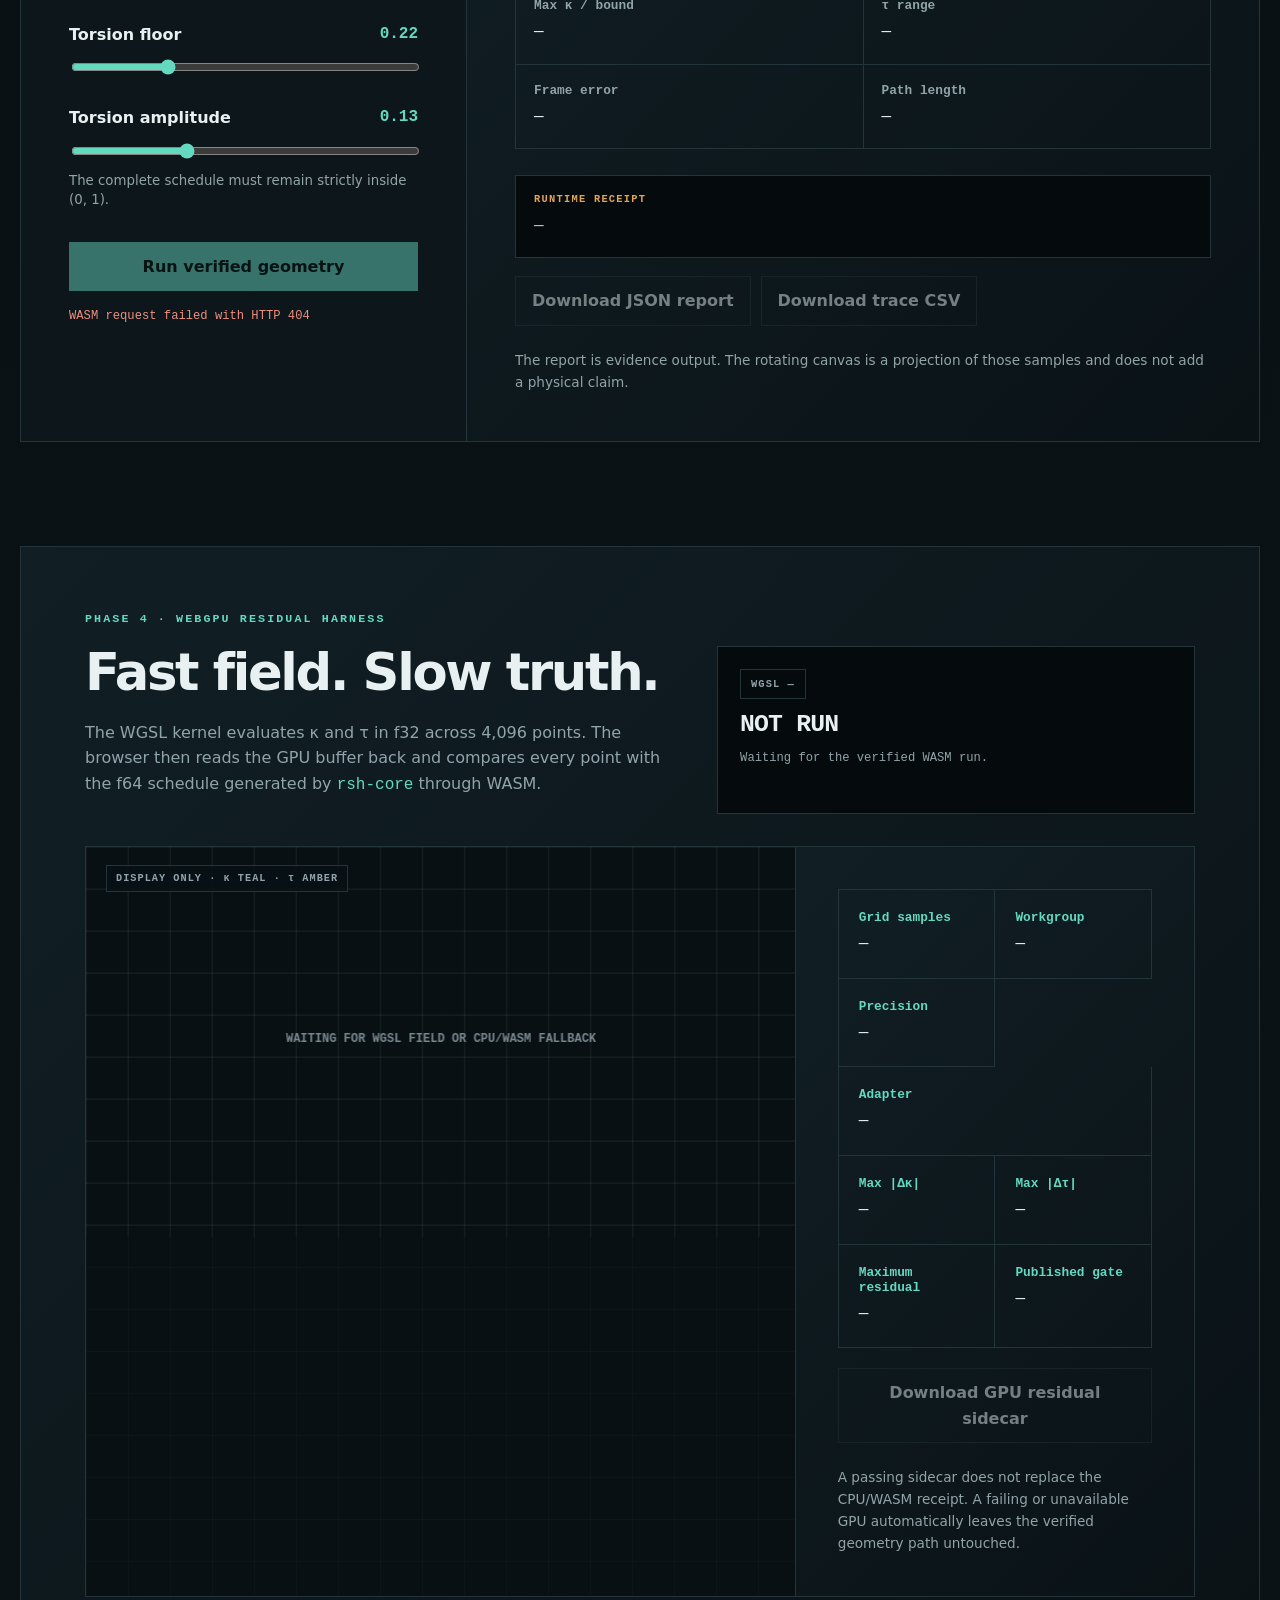
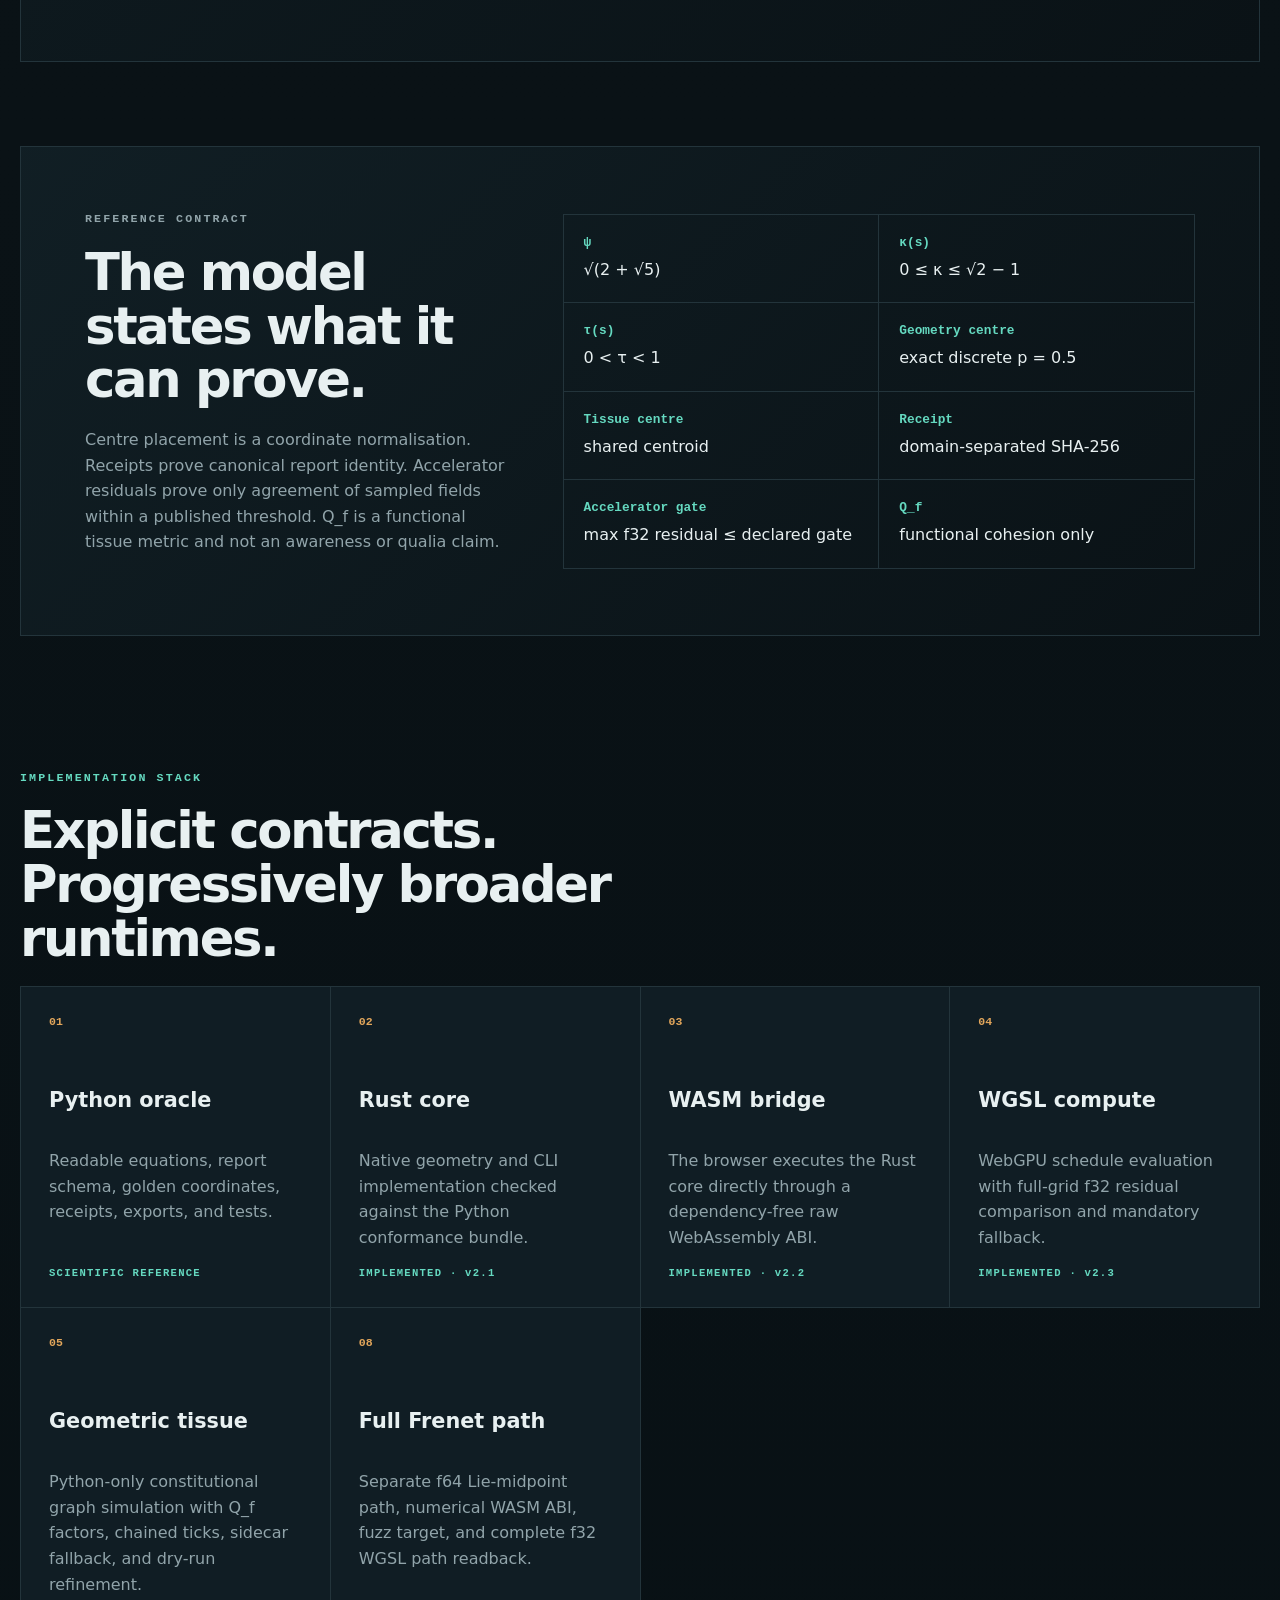
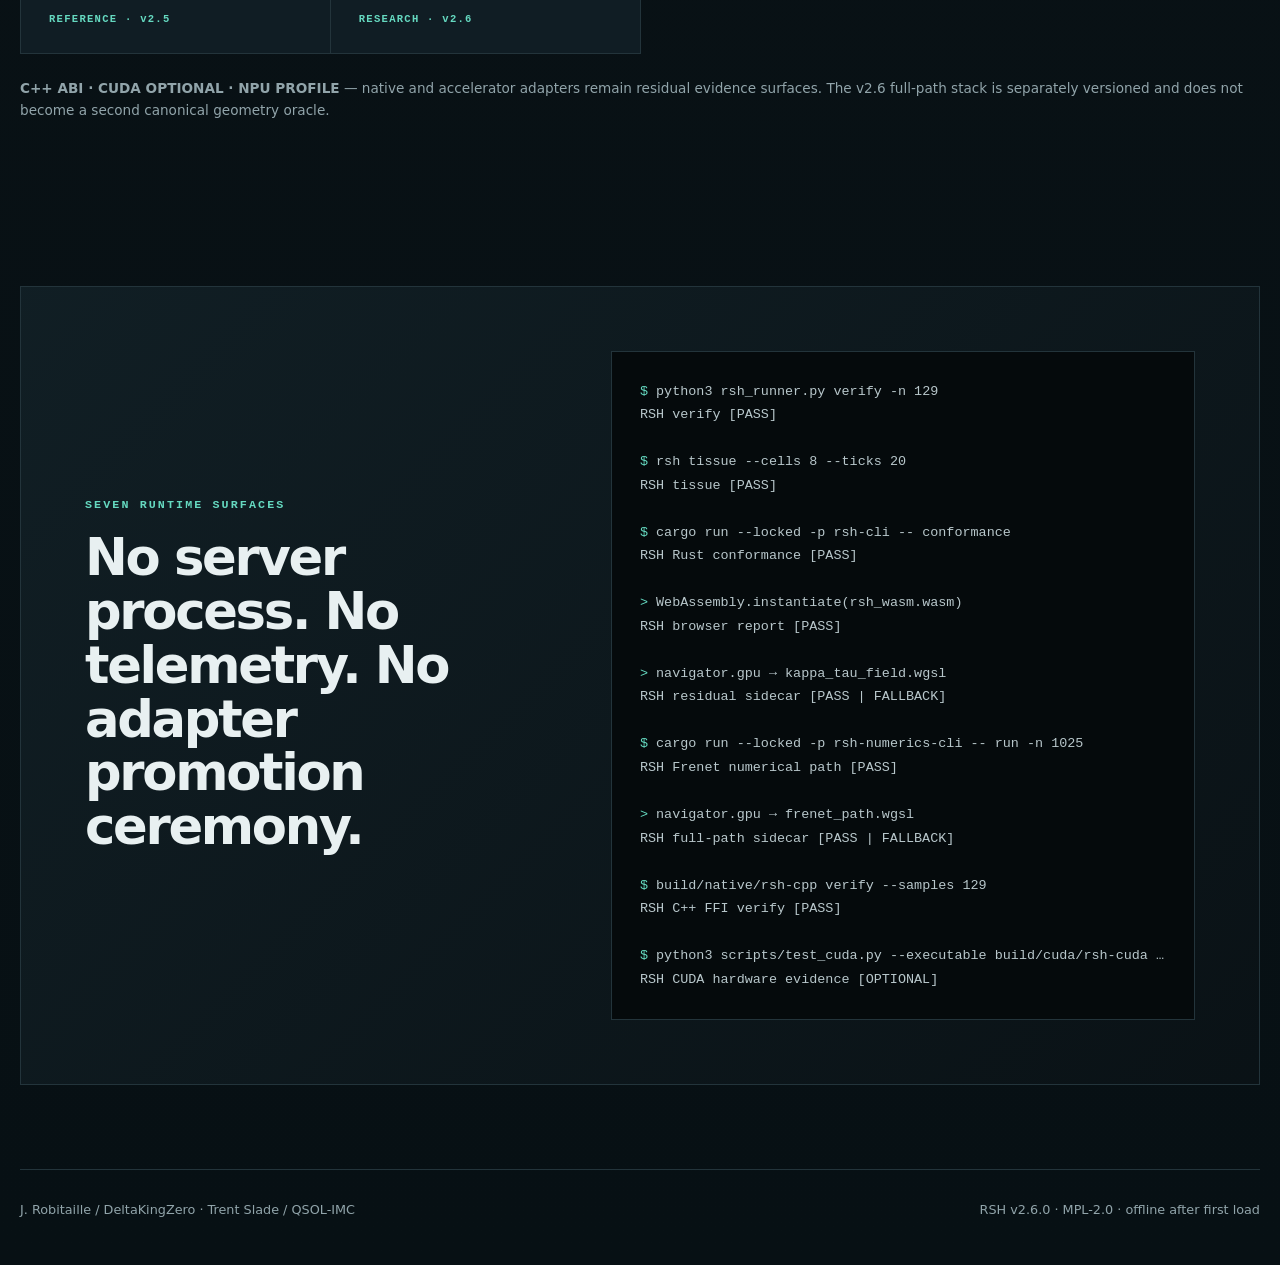
==== commit 180aa6c4: "Link the full-path Frenet research laboratory" ====
--- a/web/index.html
+++ b/web/index.html
@@ -3,7 +3,7 @@
 <head>
   <meta charset="utf-8">
   <meta name="viewport" content="width=device-width,initial-scale=1">
-  <meta name="description" content="RSH — verified bounded Frenet–Serret geometry with Python, Rust, WebAssembly, residual-gated WebGPU, native C++/CUDA adapters, and a constitutional tissue reference.">
+  <meta name="description" content="RSH — verified bounded Frenet–Serret geometry with Python, Rust, WebAssembly, residual-gated WebGPU, native C++/CUDA adapters, constitutional tissue, and full-path numerical research.">
   <meta name="theme-color" content="#081014">
   <title>RSH — Robitaille–Slade Helix</title>
   <link rel="stylesheet" href="style.css">
@@ -12,10 +12,11 @@
 <body>
   <header class="hero">
     <nav>
-      <a class="brand" href="./" aria-label="RSH home">RSH<span>⁶</span></a>
+      <a class="brand" href="./" aria-label="RSH home">RSH<span>⁸</span></a>
       <div class="nav-links">
         <a href="#laboratory">Laboratory</a>
         <a href="#webgpu">WebGPU</a>
+        <a href="frenet.html">Full path</a>
         <a href="#contracts">Contracts</a>
         <a href="#implementations">Stack</a>
         <a href="https://github.com/QSOLKCB/RSH">Source</a>
@@ -26,7 +27,7 @@
       <section class="intro">
         <p class="eyebrow">ROBITAILLE–SLADE HELIX · WASM + WEBGPU + NATIVE ABI</p>
         <h1>Verified geometry.<br><em>Residual-gated acceleration.</em></h1>
-        <p class="lede">Rust/WASM produces the geometry report and receipt. WGSL evaluates a 4,096-sample f32 schedule field, while the versioned C ABI lets C++ and optional CUDA consumers use the same Rust authority without cloning the model. The v2.5 Python CLI adds a separately receipted constitutional tissue reference.</p>
+        <p class="lede">Rust/WASM produces the canonical geometry report and receipt. WGSL evaluates a 4,096-sample f32 schedule field, while the versioned C ABI lets C++ and optional CUDA consumers use the same Rust authority without cloning the model. v2.6 adds a separate Lie-midpoint f64/WASM path and a full-path WGSL research laboratory.</p>
         <div class="runtime-line" aria-live="polite">
           <span id="runtime-light" class="runtime-light loading"></span>
           <strong id="runtime-status">Loading Rust/WASM core…</strong>
@@ -34,6 +35,7 @@
         <div class="actions">
           <a class="primary" href="#laboratory">Open laboratory</a>
           <a class="secondary" href="#webgpu">Inspect GPU residuals</a>
+          <a class="secondary" href="frenet.html">Run full path research</a>
         </div>
       </section>
 
@@ -207,13 +209,19 @@
           <p>Python-only constitutional graph simulation with Q_f factors, chained ticks, sidecar fallback, and dry-run refinement.</p>
           <strong>REFERENCE · v2.5</strong>
         </article>
-      </div>
-      <p class="boundary-note"><strong>C++ ABI · CUDA OPTIONAL · NPU PROFILE</strong> — v2.4 adds native interoperability and optional CUDA schedule execution; v2.4.1 hardens hardware validation; v2.5 adds a Tier 2 NPU evidence profile and the separately receipted Python tissue reference. None becomes a second geometry oracle.</p>
+        <article class="card active">
+          <span class="number">08</span>
+          <h3>Full Frenet path</h3>
+          <p>Separate f64 Lie-midpoint path, numerical WASM ABI, fuzz target, and complete f32 WGSL path readback.</p>
+          <strong>RESEARCH · v2.6</strong>
+        </article>
+      </div>
+      <p class="boundary-note"><strong>C++ ABI · CUDA OPTIONAL · NPU PROFILE</strong> — native and accelerator adapters remain residual evidence surfaces. The v2.6 full-path stack is separately versioned and does not become a second canonical geometry oracle.</p>
     </section>
 
     <section class="terminal panel">
       <div>
-        <p class="eyebrow">SIX RUNTIME SURFACES</p>
+        <p class="eyebrow">SEVEN RUNTIME SURFACES</p>
         <h2>No server process. No telemetry. No adapter promotion ceremony.</h2>
       </div>
       <pre><code><span>$</span> python3 rsh_runner.py verify -n 129
@@ -231,6 +239,12 @@
 <span>&gt;</span> navigator.gpu → kappa_tau_field.wgsl
 RSH residual sidecar [PASS | FALLBACK]
 
+<span>$</span> cargo run --locked -p rsh-numerics-cli -- run -n 1025
+RSH Frenet numerical path [PASS]
+
+<span>&gt;</span> navigator.gpu → frenet_path.wgsl
+RSH full-path sidecar [PASS | FALLBACK]
+
 <span>$</span> build/native/rsh-cpp verify --samples 129
 RSH C++ FFI verify [PASS]
 
@@ -241,7 +255,7 @@
 
   <footer>
     <p>J. Robitaille / DeltaKingZero · Trent Slade / QSOL-IMC</p>
-    <p>RSH v2.5.0 · MPL-2.0 · offline after first load</p>
+    <p>RSH v2.6.0 · MPL-2.0 · offline after first load</p>
   </footer>
 
   <noscript><p class="noscript">The RSH browser laboratory requires JavaScript to load the verified WebAssembly core.</p></noscript>
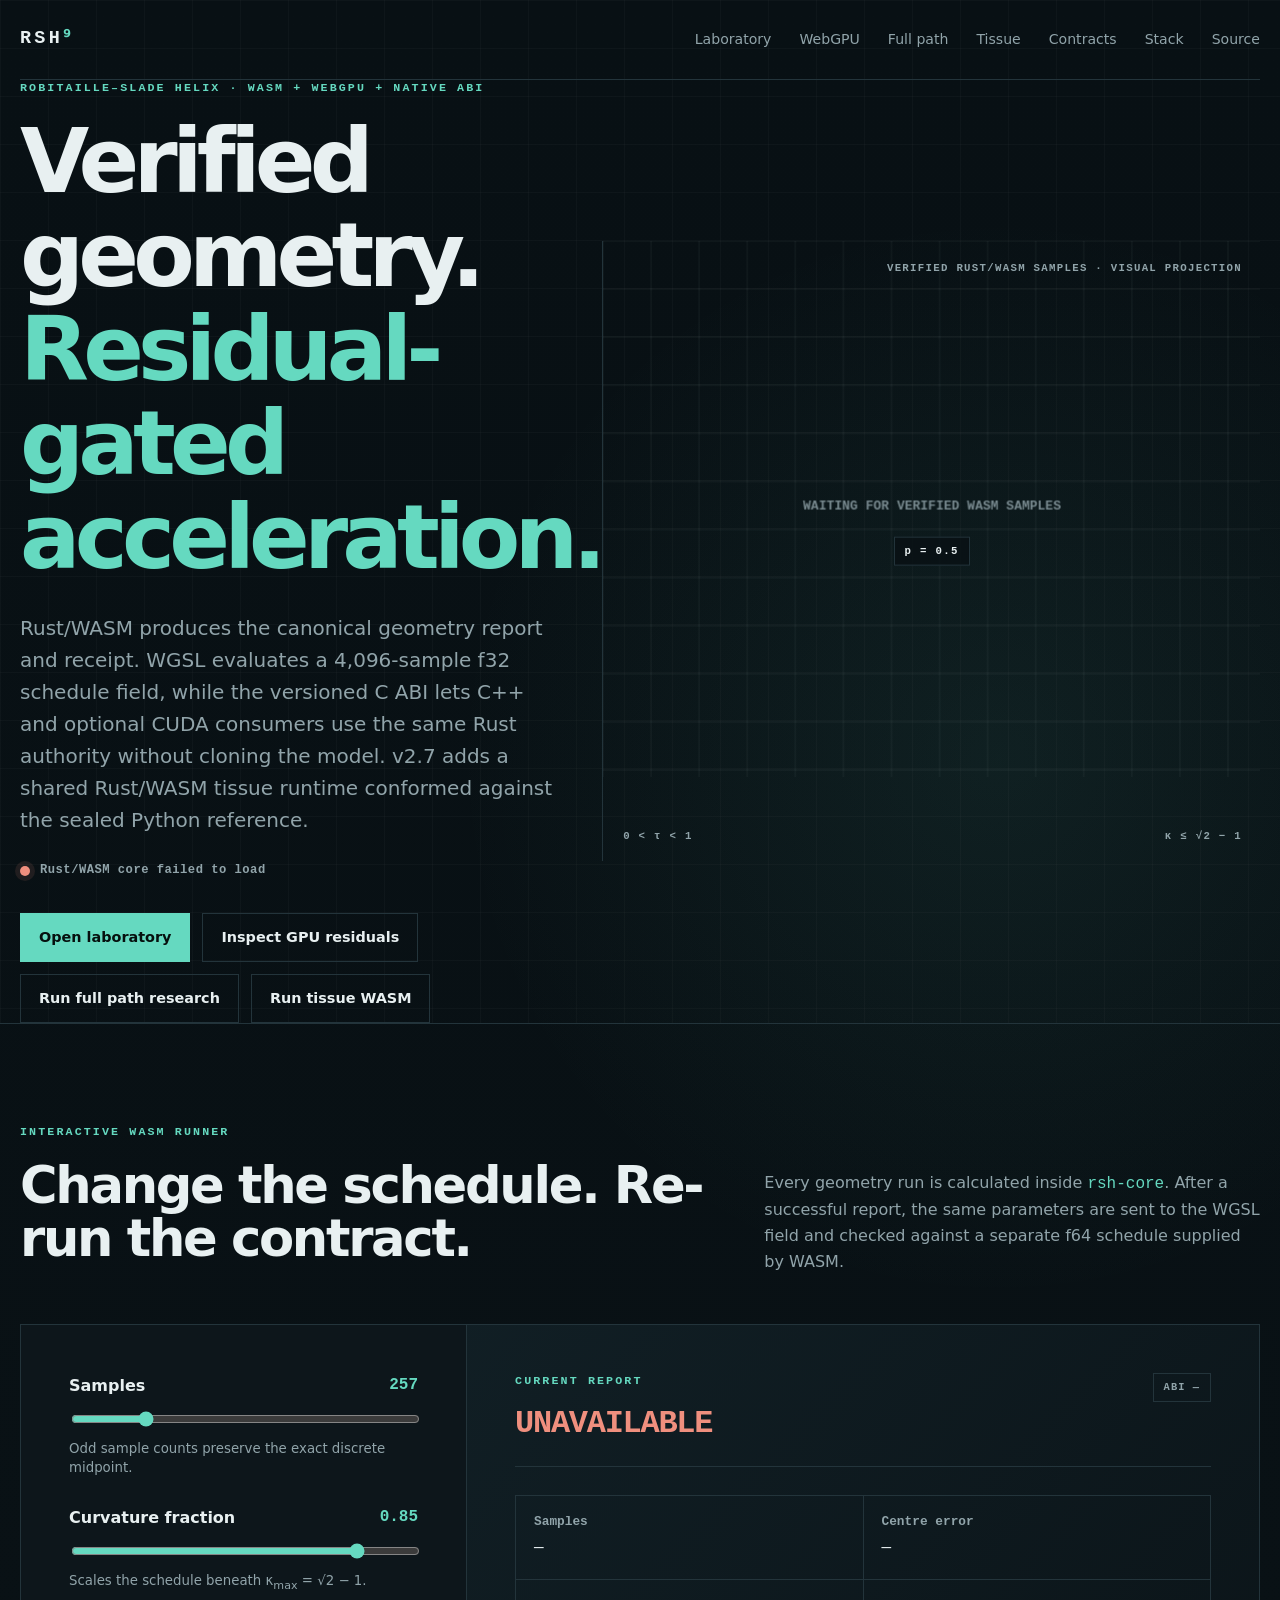
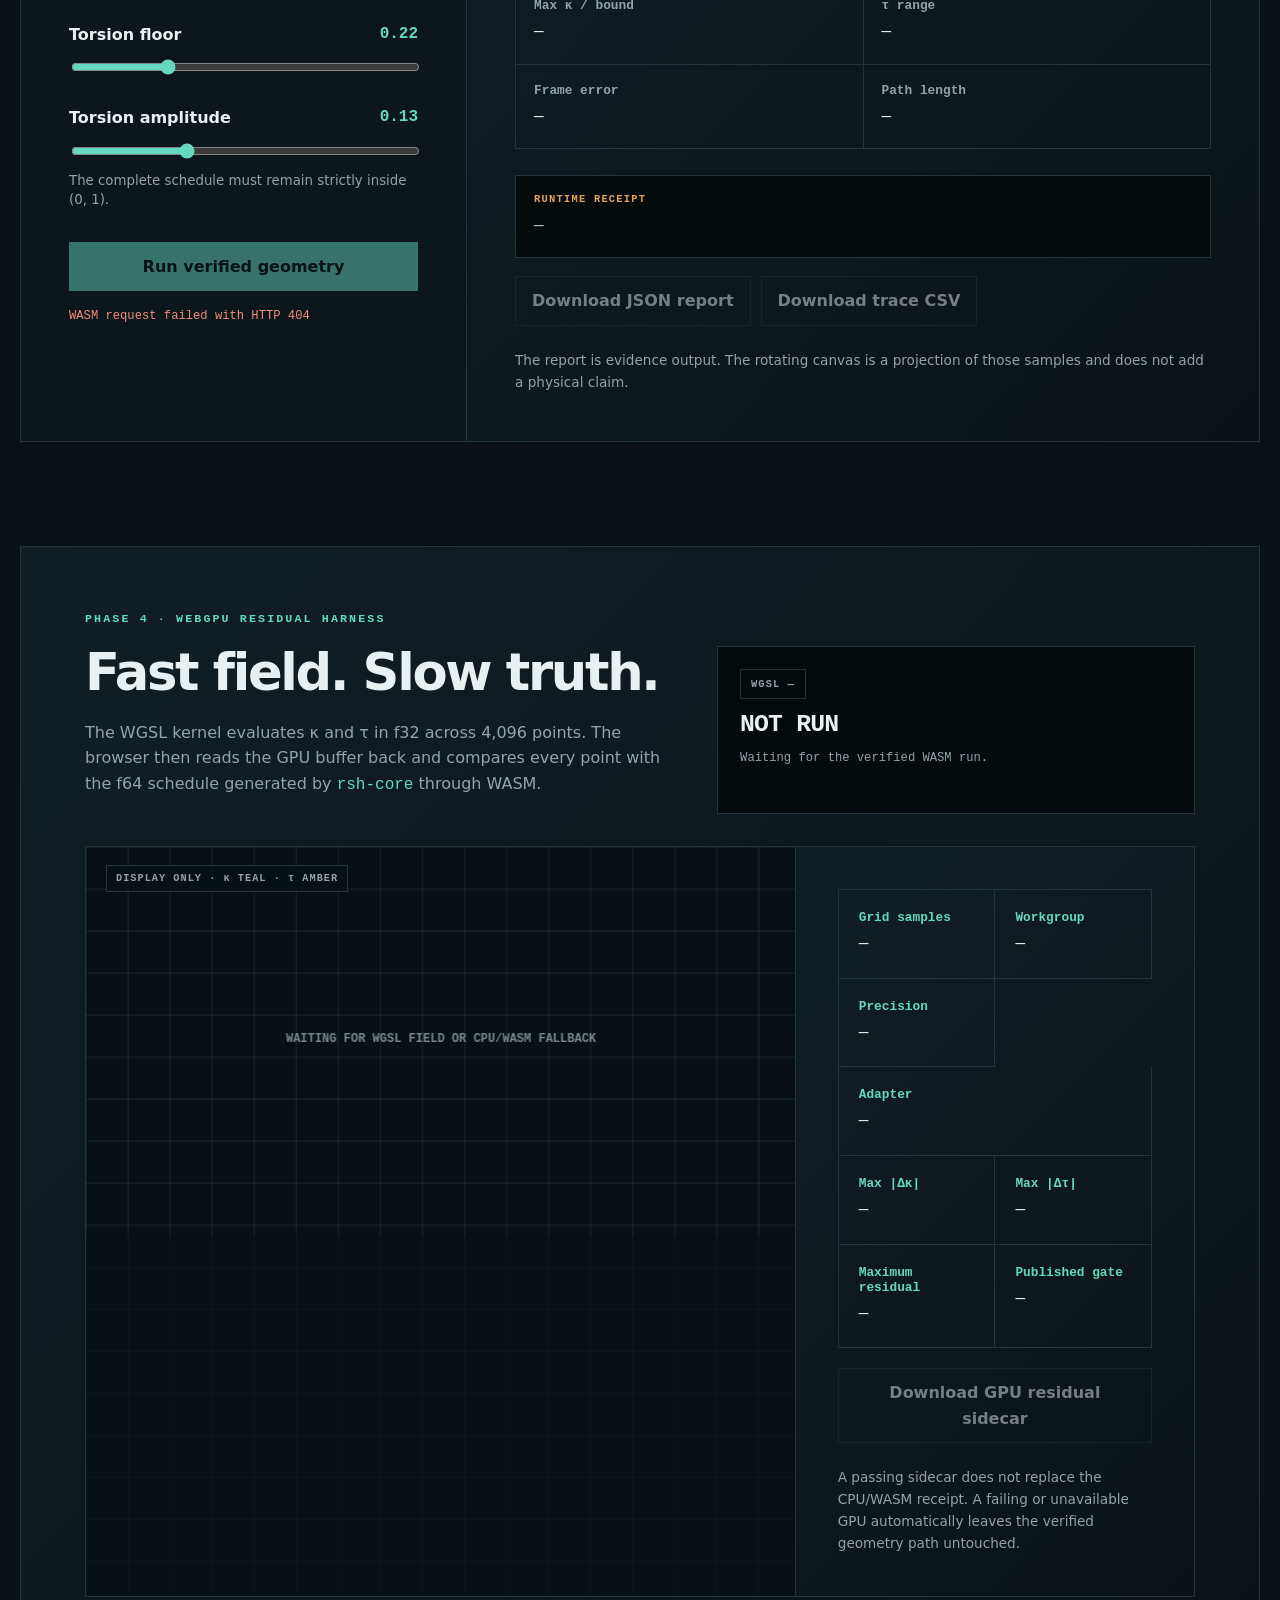
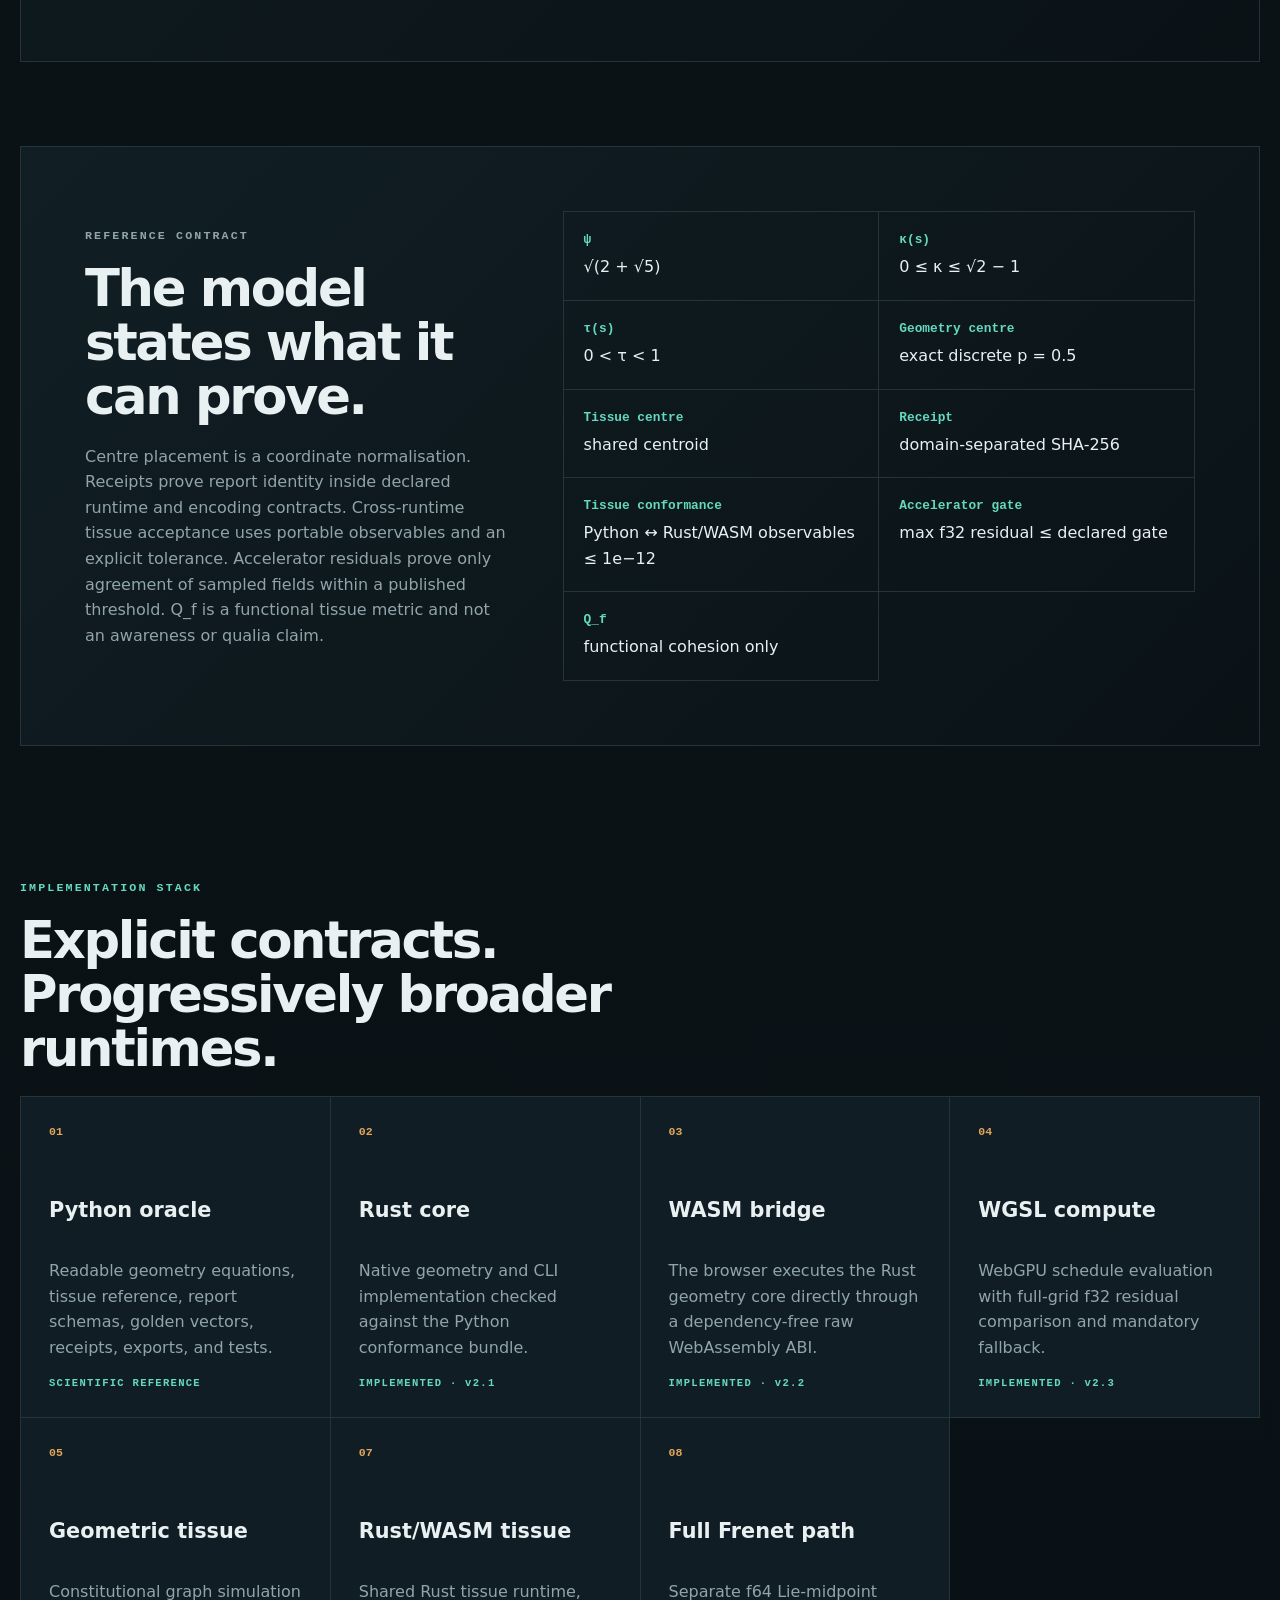
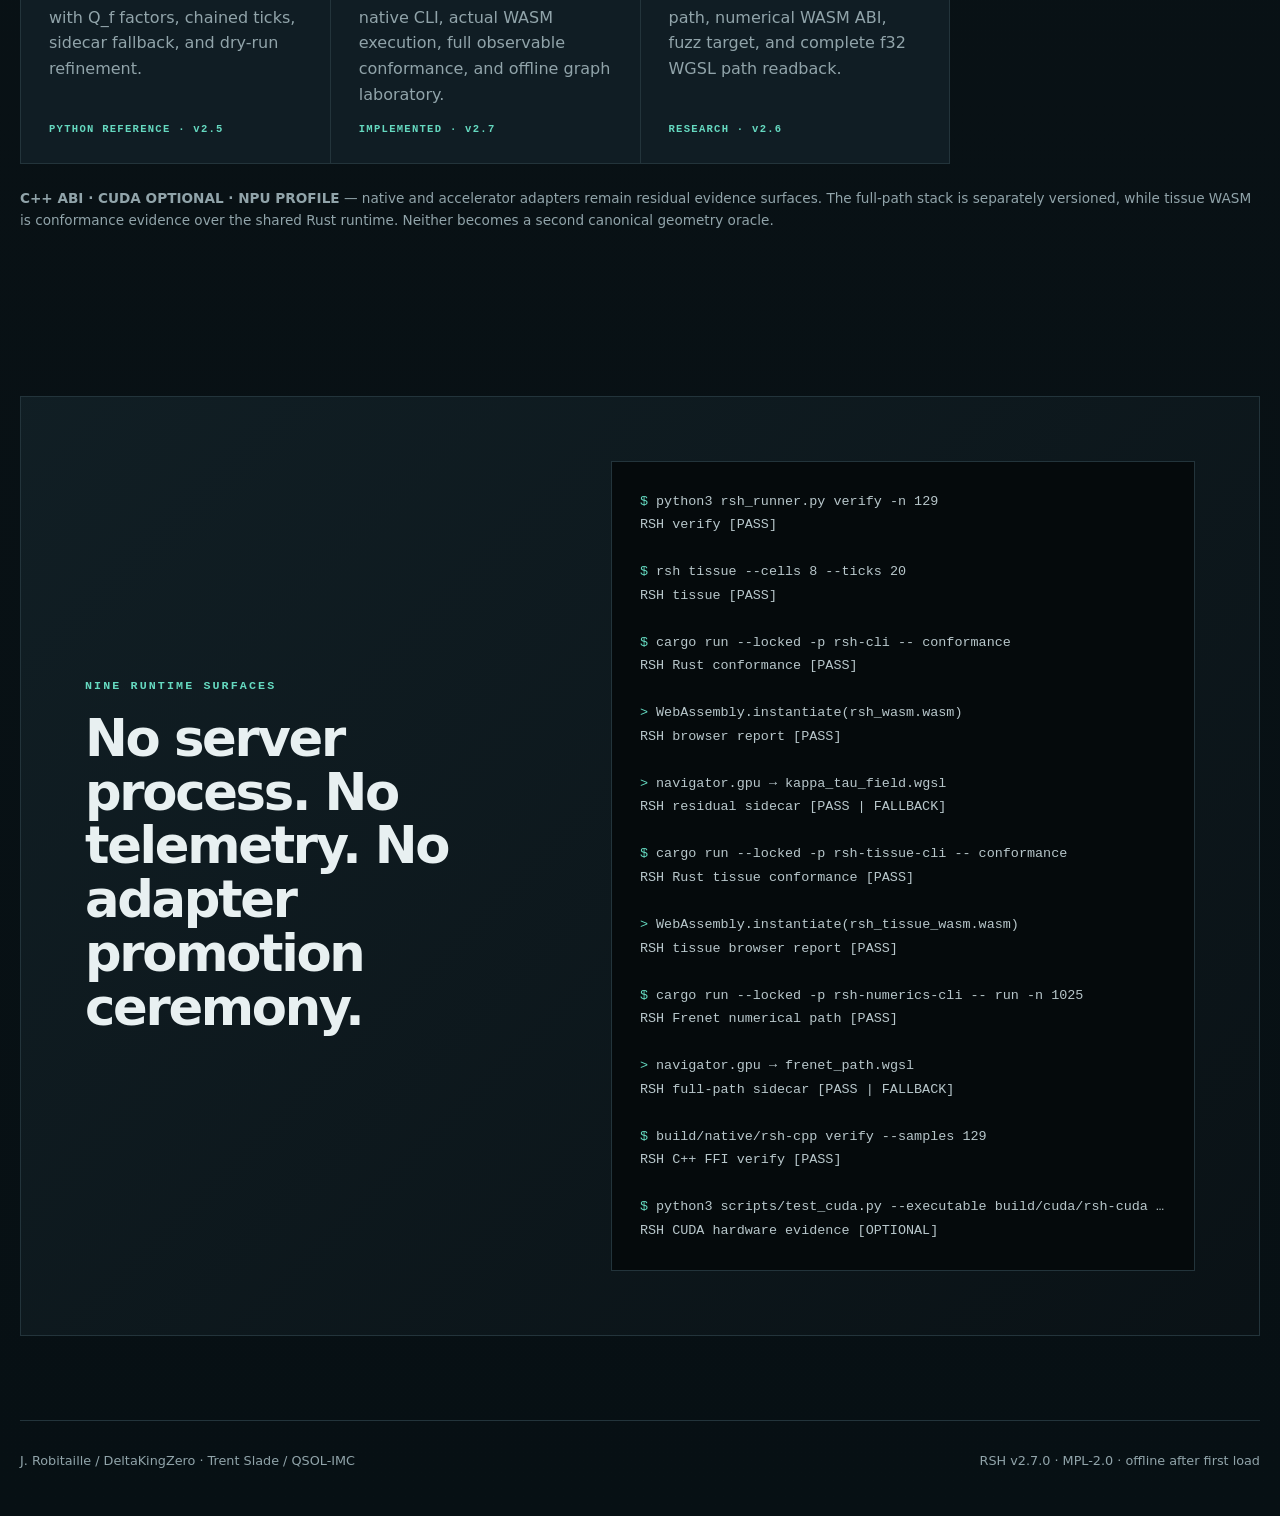
==== commit e6985927: "Advertise the Rust and WASM tissue laboratory" ====
--- a/web/index.html
+++ b/web/index.html
@@ -3,7 +3,7 @@
 <head>
   <meta charset="utf-8">
   <meta name="viewport" content="width=device-width,initial-scale=1">
-  <meta name="description" content="RSH — verified bounded Frenet–Serret geometry with Python, Rust, WebAssembly, residual-gated WebGPU, native C++/CUDA adapters, constitutional tissue, and full-path numerical research.">
+  <meta name="description" content="RSH — verified bounded Frenet–Serret geometry with Python, Rust, WebAssembly, residual-gated WebGPU, native C++/CUDA adapters, cross-runtime constitutional tissue, and full-path numerical research.">
   <meta name="theme-color" content="#081014">
   <title>RSH — Robitaille–Slade Helix</title>
   <link rel="stylesheet" href="style.css">
@@ -12,11 +12,12 @@
 <body>
   <header class="hero">
     <nav>
-      <a class="brand" href="./" aria-label="RSH home">RSH<span>⁸</span></a>
+      <a class="brand" href="./" aria-label="RSH home">RSH<span>⁹</span></a>
       <div class="nav-links">
         <a href="#laboratory">Laboratory</a>
         <a href="#webgpu">WebGPU</a>
         <a href="frenet.html">Full path</a>
+        <a href="tissue.html">Tissue</a>
         <a href="#contracts">Contracts</a>
         <a href="#implementations">Stack</a>
         <a href="https://github.com/QSOLKCB/RSH">Source</a>
@@ -27,7 +28,7 @@
       <section class="intro">
         <p class="eyebrow">ROBITAILLE–SLADE HELIX · WASM + WEBGPU + NATIVE ABI</p>
         <h1>Verified geometry.<br><em>Residual-gated acceleration.</em></h1>
-        <p class="lede">Rust/WASM produces the canonical geometry report and receipt. WGSL evaluates a 4,096-sample f32 schedule field, while the versioned C ABI lets C++ and optional CUDA consumers use the same Rust authority without cloning the model. v2.6 adds a separate Lie-midpoint f64/WASM path and a full-path WGSL research laboratory.</p>
+        <p class="lede">Rust/WASM produces the canonical geometry report and receipt. WGSL evaluates a 4,096-sample f32 schedule field, while the versioned C ABI lets C++ and optional CUDA consumers use the same Rust authority without cloning the model. v2.7 adds a shared Rust/WASM tissue runtime conformed against the sealed Python reference.</p>
         <div class="runtime-line" aria-live="polite">
           <span id="runtime-light" class="runtime-light loading"></span>
           <strong id="runtime-status">Loading Rust/WASM core…</strong>
@@ -36,6 +37,7 @@
           <a class="primary" href="#laboratory">Open laboratory</a>
           <a class="secondary" href="#webgpu">Inspect GPU residuals</a>
           <a class="secondary" href="frenet.html">Run full path research</a>
+          <a class="secondary" href="tissue.html">Run tissue WASM</a>
         </div>
       </section>
 
@@ -161,7 +163,7 @@
       <div>
         <p class="eyebrow">REFERENCE CONTRACT</p>
         <h2>The model states what it can prove.</h2>
-        <p>Centre placement is a coordinate normalisation. Receipts prove canonical report identity. Accelerator residuals prove only agreement of sampled fields within a published threshold. Q_f is a functional tissue metric and not an awareness or qualia claim.</p>
+        <p>Centre placement is a coordinate normalisation. Receipts prove report identity inside declared runtime and encoding contracts. Cross-runtime tissue acceptance uses portable observables and an explicit tolerance. Accelerator residuals prove only agreement of sampled fields within a published threshold. Q_f is a functional tissue metric and not an awareness or qualia claim.</p>
       </div>
       <dl>
         <div><dt>ψ</dt><dd>√(2 + √5)</dd></div>
@@ -170,6 +172,7 @@
         <div><dt>Geometry centre</dt><dd>exact discrete p = 0.5</dd></div>
         <div><dt>Tissue centre</dt><dd>shared centroid</dd></div>
         <div><dt>Receipt</dt><dd>domain-separated SHA-256</dd></div>
+        <div><dt>Tissue conformance</dt><dd>Python ↔ Rust/WASM observables ≤ 1e−12</dd></div>
         <div><dt>Accelerator gate</dt><dd>max f32 residual ≤ declared gate</dd></div>
         <div><dt>Q_f</dt><dd>functional cohesion only</dd></div>
       </dl>
@@ -182,7 +185,7 @@
         <article class="card active">
           <span class="number">01</span>
           <h3>Python oracle</h3>
-          <p>Readable equations, report schema, golden coordinates, receipts, exports, and tests.</p>
+          <p>Readable geometry equations, tissue reference, report schemas, golden vectors, receipts, exports, and tests.</p>
           <strong>SCIENTIFIC REFERENCE</strong>
         </article>
         <article class="card active">
@@ -194,7 +197,7 @@
         <article class="card active">
           <span class="number">03</span>
           <h3>WASM bridge</h3>
-          <p>The browser executes the Rust core directly through a dependency-free raw WebAssembly ABI.</p>
+          <p>The browser executes the Rust geometry core directly through a dependency-free raw WebAssembly ABI.</p>
           <strong>IMPLEMENTED · v2.2</strong>
         </article>
         <article class="card active">
@@ -206,8 +209,14 @@
         <article class="card active">
           <span class="number">05</span>
           <h3>Geometric tissue</h3>
-          <p>Python-only constitutional graph simulation with Q_f factors, chained ticks, sidecar fallback, and dry-run refinement.</p>
-          <strong>REFERENCE · v2.5</strong>
+          <p>Constitutional graph simulation with Q_f factors, chained ticks, sidecar fallback, and dry-run refinement.</p>
+          <strong>PYTHON REFERENCE · v2.5</strong>
+        </article>
+        <article class="card active">
+          <span class="number">07</span>
+          <h3>Rust/WASM tissue</h3>
+          <p>Shared Rust tissue runtime, native CLI, actual WASM execution, full observable conformance, and offline graph laboratory.</p>
+          <strong>IMPLEMENTED · v2.7</strong>
         </article>
         <article class="card active">
           <span class="number">08</span>
@@ -216,12 +225,12 @@
           <strong>RESEARCH · v2.6</strong>
         </article>
       </div>
-      <p class="boundary-note"><strong>C++ ABI · CUDA OPTIONAL · NPU PROFILE</strong> — native and accelerator adapters remain residual evidence surfaces. The v2.6 full-path stack is separately versioned and does not become a second canonical geometry oracle.</p>
+      <p class="boundary-note"><strong>C++ ABI · CUDA OPTIONAL · NPU PROFILE</strong> — native and accelerator adapters remain residual evidence surfaces. The full-path stack is separately versioned, while tissue WASM is conformance evidence over the shared Rust runtime. Neither becomes a second canonical geometry oracle.</p>
     </section>
 
     <section class="terminal panel">
       <div>
-        <p class="eyebrow">SEVEN RUNTIME SURFACES</p>
+        <p class="eyebrow">NINE RUNTIME SURFACES</p>
         <h2>No server process. No telemetry. No adapter promotion ceremony.</h2>
       </div>
       <pre><code><span>$</span> python3 rsh_runner.py verify -n 129
@@ -239,6 +248,12 @@
 <span>&gt;</span> navigator.gpu → kappa_tau_field.wgsl
 RSH residual sidecar [PASS | FALLBACK]
 
+<span>$</span> cargo run --locked -p rsh-tissue-cli -- conformance
+RSH Rust tissue conformance [PASS]
+
+<span>&gt;</span> WebAssembly.instantiate(rsh_tissue_wasm.wasm)
+RSH tissue browser report [PASS]
+
 <span>$</span> cargo run --locked -p rsh-numerics-cli -- run -n 1025
 RSH Frenet numerical path [PASS]
 
@@ -255,7 +270,7 @@
 
   <footer>
     <p>J. Robitaille / DeltaKingZero · Trent Slade / QSOL-IMC</p>
-    <p>RSH v2.6.0 · MPL-2.0 · offline after first load</p>
+    <p>RSH v2.7.0 · MPL-2.0 · offline after first load</p>
   </footer>
 
   <noscript><p class="noscript">The RSH browser laboratory requires JavaScript to load the verified WebAssembly core.</p></noscript>
